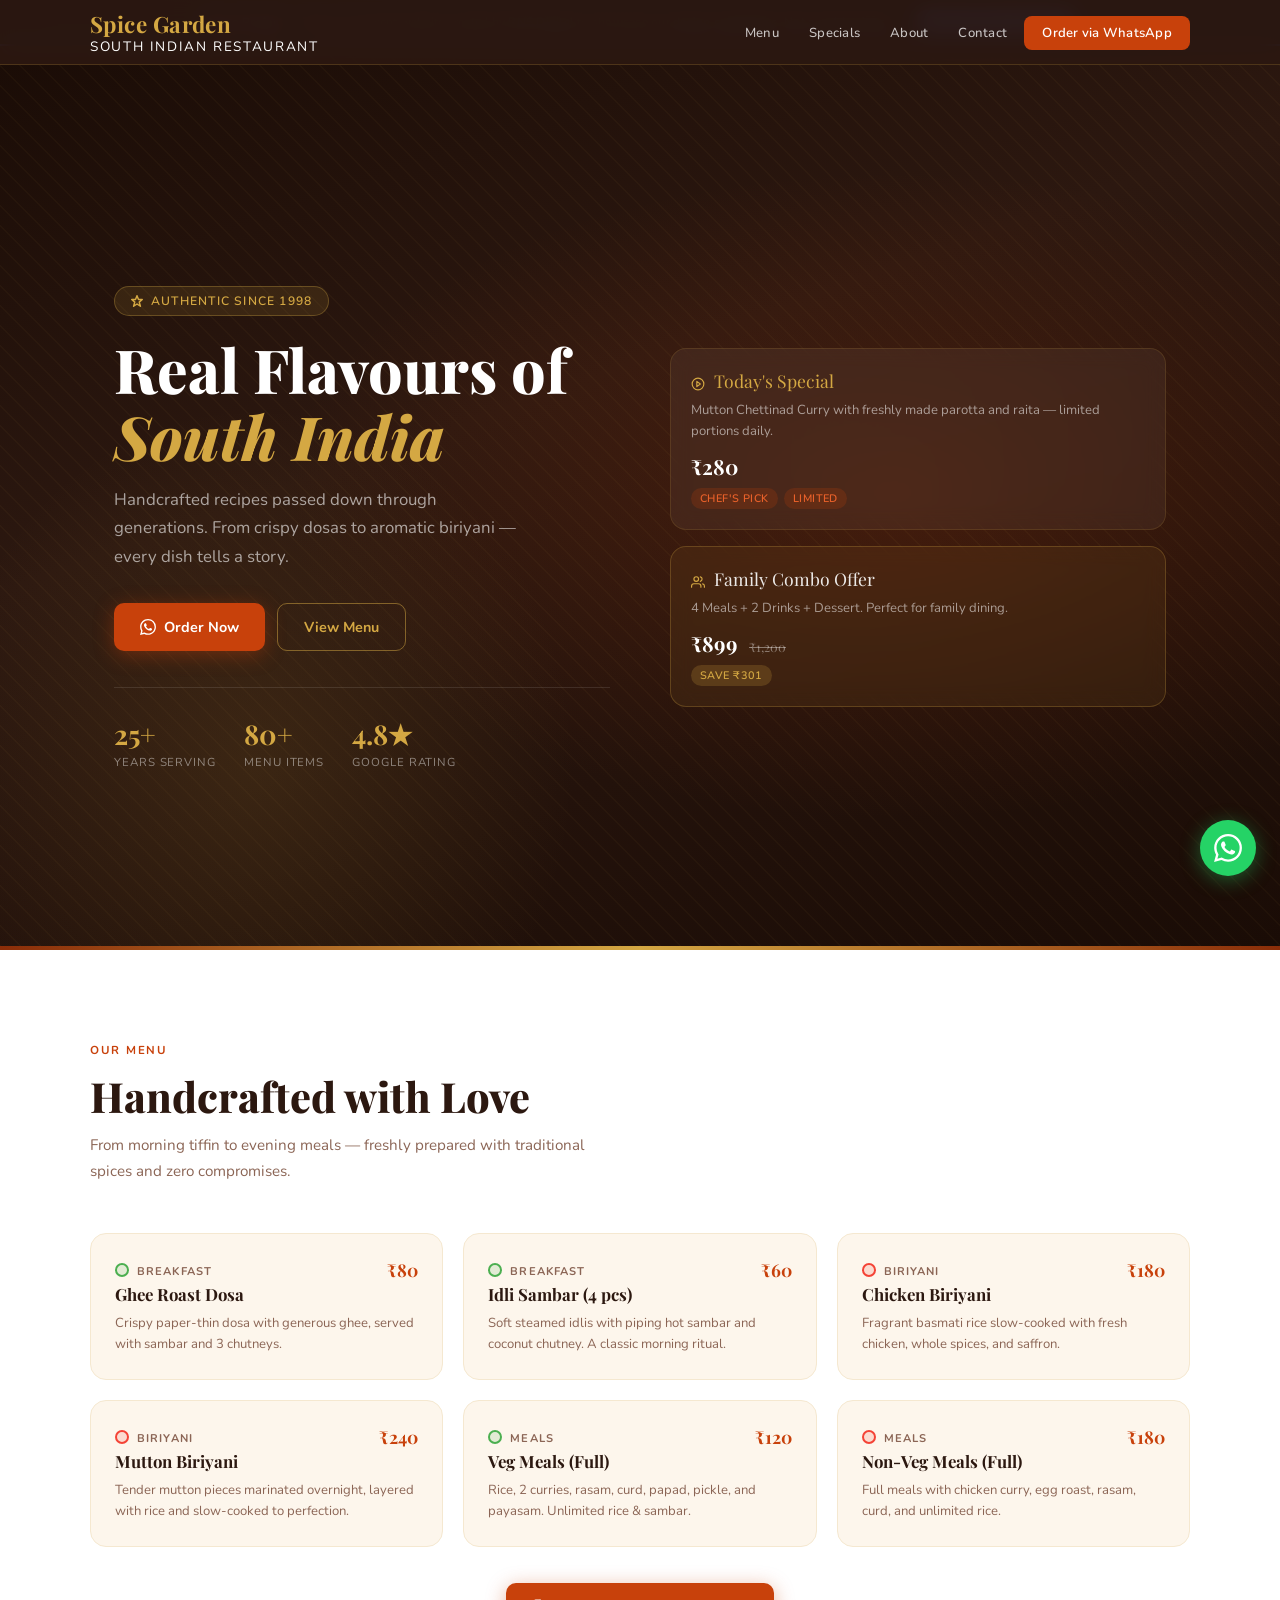
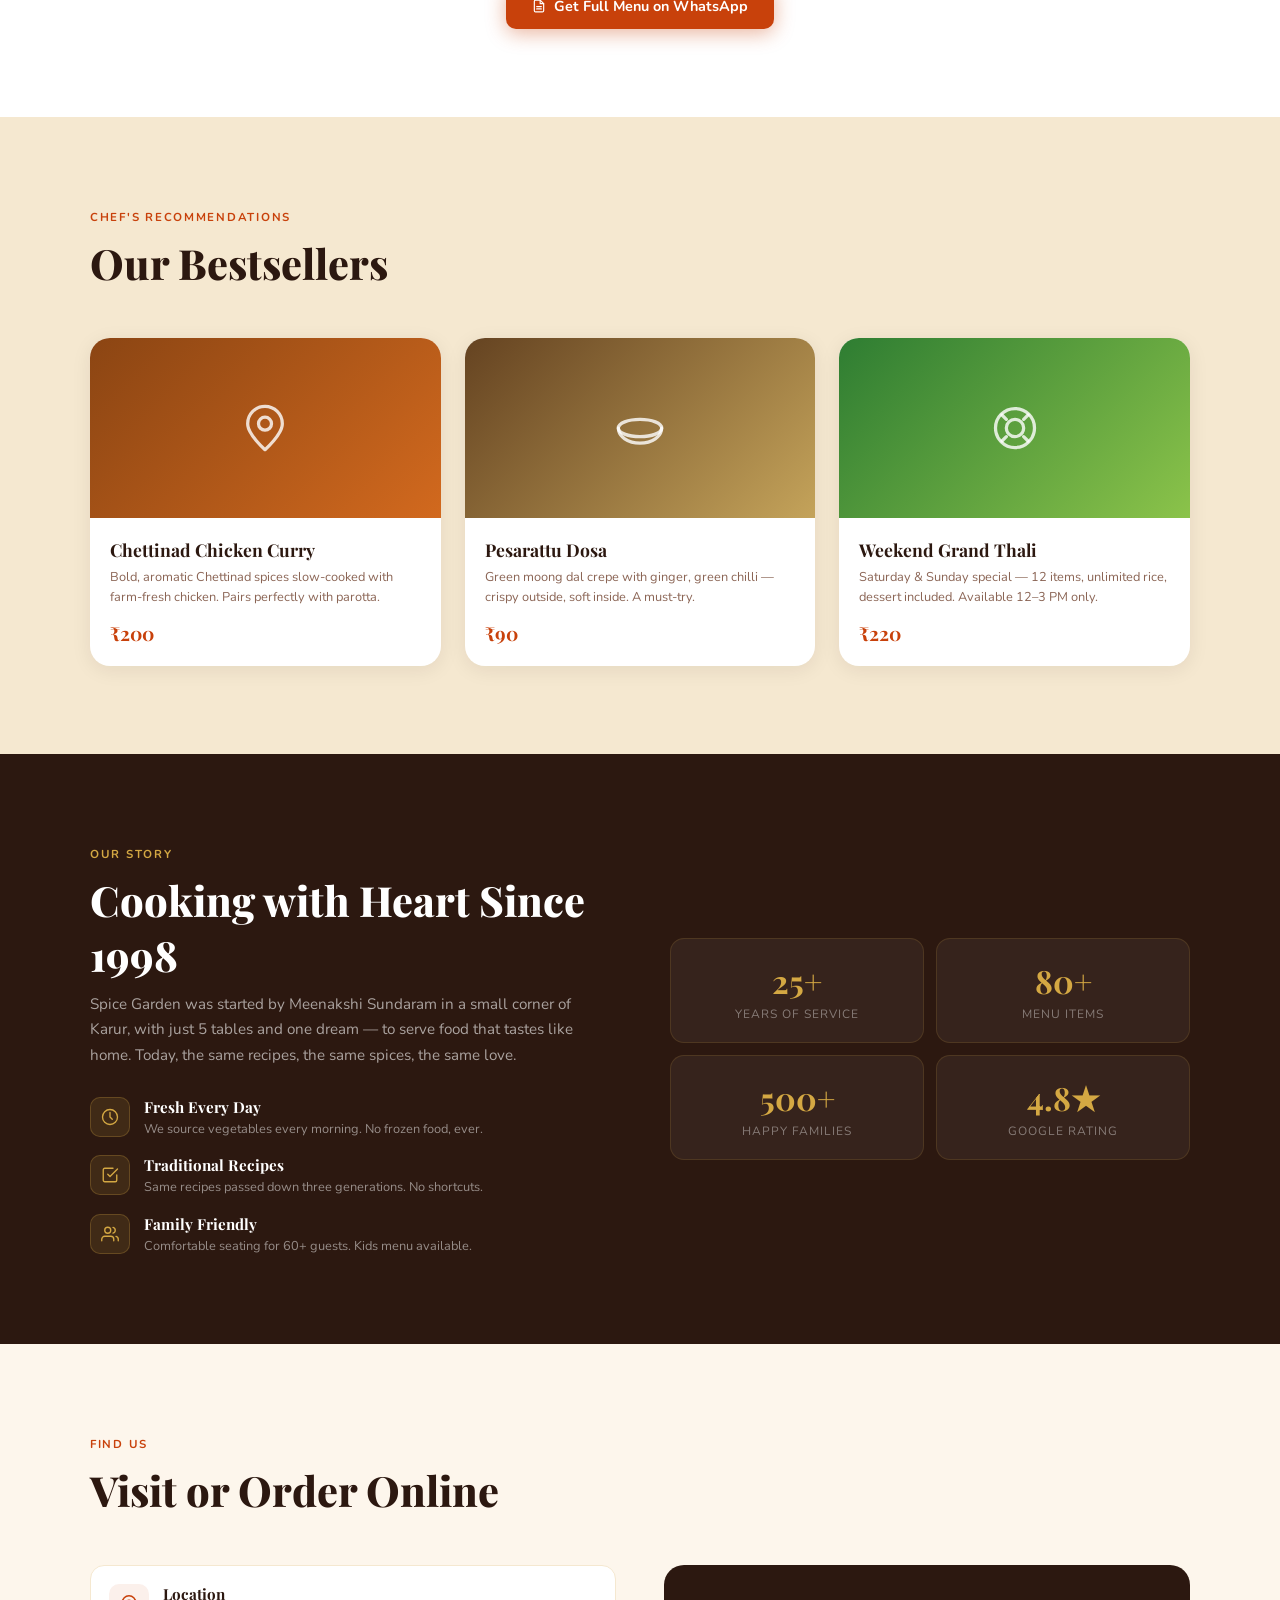
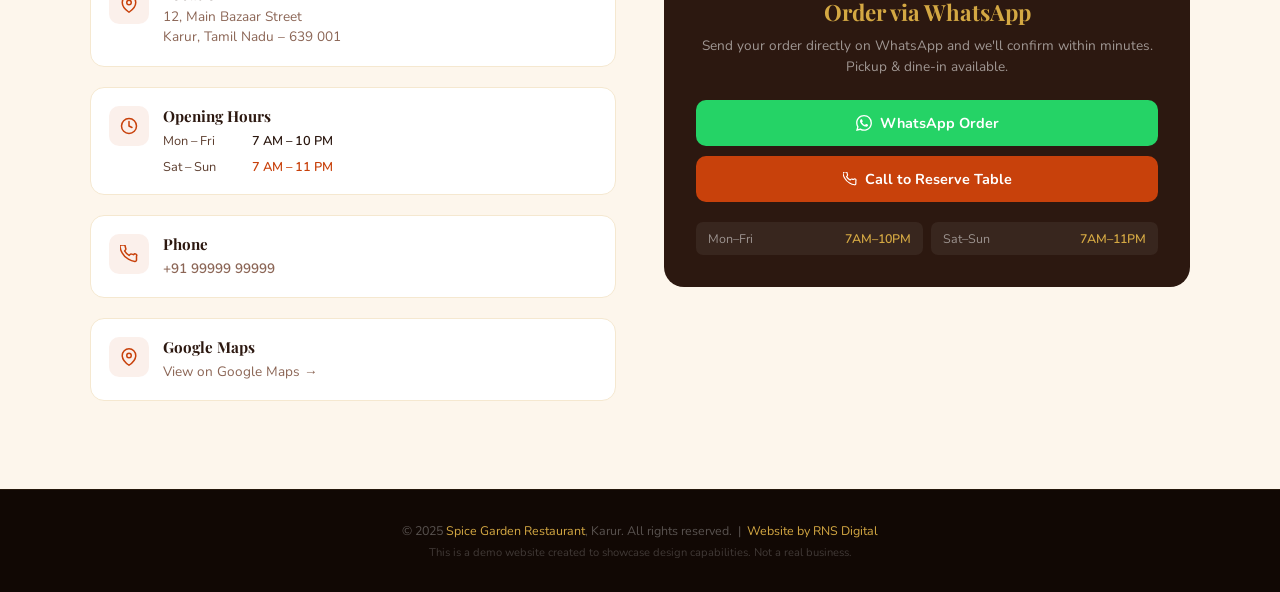
==== index.html @ c546fdaf "Create index.html" ====
<!DOCTYPE html>
<html lang="en">
<head>
<meta charset="UTF-8"/>
<meta name="viewport" content="width=device-width, initial-scale=1.0"/>
<meta name="description" content="Spice Garden Restaurant – Authentic South Indian cuisine in Chennai. Order via WhatsApp or visit us today."/>
<title>Spice Garden – Authentic South Indian Restaurant</title>
<link rel="preconnect" href="https://fonts.googleapis.com"/>
<link href="https://fonts.googleapis.com/css2?family=Playfair+Display:ital,wght@0,400;0,700;0,800;1,400&family=Nunito:wght@300;400;500;600&display=swap" rel="stylesheet"/>
<style>
:root{
  --spice:#C8410B;--spice-dark:#8B2D08;--spice-light:#E8612A;
  --gold:#D4A843;--gold-light:#F0C96A;
  --cream:#FDF6EC;--cream-dark:#F5E8D0;
  --text:#2C1810;--text-mid:#5C3D2E;--text-light:#8B6555;
  --white:#FFFFFF;
  --font-h:'Playfair Display',serif;--font-b:'Nunito',sans-serif;
}
*{box-sizing:border-box;margin:0;padding:0}
html{scroll-behavior:smooth}
body{font-family:var(--font-b);background:var(--cream);color:var(--text);overflow-x:hidden}

/* NAVBAR */
nav{position:fixed;top:0;left:0;right:0;z-index:100;padding:0 24px;background:rgba(44,24,16,.95);backdrop-filter:blur(10px);border-bottom:1px solid rgba(212,168,67,.2)}
.nav-inner{max-width:1100px;margin:0 auto;display:flex;align-items:center;justify-content:space-between;height:64px}
.nav-brand{font-family:var(--font-h);font-size:1.4rem;font-weight:700;color:var(--gold);letter-spacing:.02em}
.nav-brand span{color:var(--white);font-weight:400;font-size:.85rem;display:block;font-family:var(--font-b);letter-spacing:.12em;text-transform:uppercase;margin-top:-2px}
.nav-links{display:flex;gap:6px;align-items:center}
.nav-links a{color:rgba(255,255,255,.75);font-size:.82rem;font-weight:500;padding:7px 13px;border-radius:6px;transition:all .2s;text-decoration:none;letter-spacing:.02em}
.nav-links a:hover{color:var(--gold);background:rgba(212,168,67,.1)}
.nav-order{background:var(--spice)!important;color:var(--white)!important;padding:8px 18px!important;border-radius:8px!important;font-weight:600!important}
.nav-order:hover{background:var(--spice-light)!important}
.nav-toggle{display:none;flex-direction:column;gap:4px;cursor:pointer;padding:8px}
.nav-toggle span{width:20px;height:2px;background:var(--white);border-radius:2px;transition:all .25s}

/* HERO */
.hero{min-height:100vh;background:var(--text);position:relative;display:flex;align-items:center;overflow:hidden;padding-top:64px}
.hero-bg{position:absolute;inset:0;background:
  radial-gradient(ellipse 80% 60% at 70% 50%,rgba(200,65,11,.18) 0%,transparent 60%),
  radial-gradient(ellipse 50% 80% at 20% 80%,rgba(212,168,67,.12) 0%,transparent 50%),
  linear-gradient(160deg,#1a0c06 0%,#2C1810 40%,#1a0c06 100%)}
.hero-pattern{position:absolute;inset:0;opacity:.04;background-image:repeating-linear-gradient(45deg,var(--gold) 0,var(--gold) 1px,transparent 0,transparent 50%);background-size:20px 20px}
.hero-content{position:relative;z-index:2;max-width:1100px;margin:0 auto;padding:80px 24px;display:grid;grid-template-columns:1fr 1fr;gap:60px;align-items:center}
.hero-badge{display:inline-flex;align-items:center;gap:8px;background:rgba(212,168,67,.12);border:1px solid rgba(212,168,67,.3);border-radius:30px;padding:6px 16px;font-size:.76rem;font-weight:600;color:var(--gold);letter-spacing:.1em;text-transform:uppercase;margin-bottom:20px}
.hero h1{font-family:var(--font-h);font-size:clamp(2.4rem,5vw,3.8rem);font-weight:800;color:var(--white);line-height:1.1;margin-bottom:8px}
.hero h1 em{font-style:italic;color:var(--gold)}
.hero-sub{font-size:1.05rem;color:rgba(255,255,255,.6);margin:16px 0 32px;line-height:1.7;max-width:420px}
.hero-btns{display:flex;gap:12px;flex-wrap:wrap}
.btn{display:inline-flex;align-items:center;gap:8px;padding:13px 26px;border-radius:10px;font-family:var(--font-b);font-size:.9rem;font-weight:700;text-decoration:none;transition:all .25s;border:none;cursor:pointer}
.btn-primary{background:var(--spice);color:var(--white);box-shadow:0 4px 20px rgba(200,65,11,.4)}
.btn-primary:hover{background:var(--spice-light);transform:translateY(-2px);box-shadow:0 8px 28px rgba(200,65,11,.5)}
.btn-outline{background:transparent;color:var(--gold);border:1.5px solid rgba(212,168,67,.5)}
.btn-outline:hover{background:rgba(212,168,67,.1);border-color:var(--gold);transform:translateY(-2px)}
.hero-stats{display:flex;gap:28px;margin-top:36px;padding-top:28px;border-top:1px solid rgba(255,255,255,.1)}
.stat{display:flex;flex-direction:column;gap:2px}
.stat-num{font-family:var(--font-h);font-size:1.7rem;font-weight:700;color:var(--gold)}
.stat-label{font-size:.72rem;color:rgba(255,255,255,.45);letter-spacing:.08em;text-transform:uppercase}
.hero-visual{display:flex;flex-direction:column;gap:16px}
.food-card{background:rgba(255,255,255,.05);border:1px solid rgba(212,168,67,.15);border-radius:16px;padding:20px;backdrop-filter:blur(10px)}
.food-card-title{font-family:var(--font-h);font-size:1.1rem;color:var(--gold);margin-bottom:8px}
.food-card-desc{font-size:.82rem;color:rgba(255,255,255,.55);line-height:1.6}
.food-card-price{font-family:var(--font-h);font-size:1.3rem;color:var(--white);font-weight:700;margin-top:10px}
.food-tags{display:flex;gap:6px;margin-top:8px;flex-wrap:wrap}
.food-tag{font-size:.68rem;font-weight:600;padding:3px 9px;border-radius:20px;background:rgba(200,65,11,.2);color:var(--spice-light);letter-spacing:.04em;text-transform:uppercase}
.food-tag.veg{background:rgba(34,139,34,.15);color:#4CAF50}

/* DIVIDER */
.divider{height:4px;background:linear-gradient(90deg,var(--spice-dark),var(--gold),var(--spice-dark))}

/* SECTION */
.section{padding:88px 24px}
.container{max-width:1100px;margin:0 auto}
.sec-label{display:inline-block;font-size:.72rem;font-weight:700;letter-spacing:.15em;text-transform:uppercase;color:var(--spice);margin-bottom:10px}
.sec-title{font-family:var(--font-h);font-size:clamp(1.8rem,3.5vw,2.6rem);font-weight:800;color:var(--text);margin-bottom:10px}
.sec-desc{font-size:.95rem;color:var(--text-light);max-width:520px;line-height:1.7}

/* MENU SECTION */
.menu-section{background:var(--white)}
.menu-grid{display:grid;grid-template-columns:repeat(auto-fill,minmax(300px,1fr));gap:20px;margin-top:48px}
.menu-item{background:var(--cream);border:1px solid var(--cream-dark);border-radius:16px;padding:24px;transition:all .25s;cursor:default}
.menu-item:hover{transform:translateY(-3px);box-shadow:0 12px 32px rgba(44,24,16,.1);border-color:rgba(200,65,11,.2)}
.menu-item-header{display:flex;justify-content:space-between;align-items:flex-start;gap:12px;margin-bottom:8px}
.menu-item-name{font-family:var(--font-h);font-size:1.05rem;font-weight:700;color:var(--text)}
.menu-item-price{font-family:var(--font-h);font-size:1.1rem;font-weight:700;color:var(--spice);white-space:nowrap}
.menu-item-desc{font-size:.82rem;color:var(--text-light);line-height:1.6}
.menu-dot{width:14px;height:14px;border-radius:50%;flex-shrink:0;margin-top:3px}
.dot-veg{border:2px solid #4CAF50;background:rgba(76,175,80,.15)}
.dot-nonveg{border:2px solid #f44336;background:rgba(244,67,54,.15)}
.menu-category{font-size:.7rem;font-weight:700;letter-spacing:.1em;text-transform:uppercase;color:var(--text-light);margin-top:6px}

/* SPECIALTIES */
.specials-section{background:var(--cream-dark)}
.specials-grid{display:grid;grid-template-columns:repeat(3,1fr);gap:24px;margin-top:48px}
.special-card{background:var(--white);border-radius:20px;overflow:hidden;box-shadow:0 4px 20px rgba(44,24,16,.08);transition:all .3s}
.special-card:hover{transform:translateY(-5px);box-shadow:0 16px 40px rgba(44,24,16,.14)}
.special-thumb{height:180px;display:flex;align-items:center;justify-content:center;font-size:4rem;position:relative}
.special-thumb.biriyani{background:linear-gradient(135deg,#8B4513,#D2691E)}
.special-thumb.dosa{background:linear-gradient(135deg,#654321,#C4A35A)}
.special-thumb.thali{background:linear-gradient(135deg,#2E7D32,#8BC34A)}
.special-body{padding:20px}
.special-name{font-family:var(--font-h);font-size:1.1rem;font-weight:700;color:var(--text);margin-bottom:6px}
.special-desc{font-size:.8rem;color:var(--text-light);line-height:1.6;margin-bottom:12px}
.special-price{font-family:var(--font-h);font-size:1.2rem;font-weight:700;color:var(--spice)}

/* ABOUT */
.about-section{background:var(--text)}
.about-grid{display:grid;grid-template-columns:1fr 1fr;gap:60px;align-items:center}
.about-text .sec-title{color:var(--white)}
.about-text .sec-desc{color:rgba(255,255,255,.6);max-width:100%}
.about-text .sec-label{color:var(--gold)}
.about-features{display:flex;flex-direction:column;gap:16px;margin-top:28px}
.about-feat{display:flex;align-items:flex-start;gap:14px}
.feat-icon{width:40px;height:40px;background:rgba(212,168,67,.12);border:1px solid rgba(212,168,67,.25);border-radius:10px;display:flex;align-items:center;justify-content:center;flex-shrink:0;font-size:1.1rem}
.feat-text h4{font-family:var(--font-h);font-size:.95rem;color:var(--white);margin-bottom:3px}
.feat-text p{font-size:.8rem;color:rgba(255,255,255,.5);line-height:1.5}
.about-visual{display:grid;grid-template-columns:1fr 1fr;gap:12px}
.about-card{background:rgba(255,255,255,.05);border:1px solid rgba(212,168,67,.15);border-radius:14px;padding:20px;text-align:center}
.about-card-num{font-family:var(--font-h);font-size:2rem;font-weight:700;color:var(--gold)}
.about-card-label{font-size:.75rem;color:rgba(255,255,255,.4);letter-spacing:.08em;text-transform:uppercase;margin-top:4px}

/* CONTACT */
.contact-section{background:var(--cream)}
.contact-grid{display:grid;grid-template-columns:1fr 1fr;gap:48px;align-items:start;margin-top:48px}
.info-block{display:flex;flex-direction:column;gap:20px}
.info-item{display:flex;align-items:flex-start;gap:14px;background:var(--white);border:1px solid var(--cream-dark);border-radius:14px;padding:18px}
.info-icon{width:40px;height:40px;background:rgba(200,65,11,.08);border-radius:10px;display:flex;align-items:center;justify-content:center;flex-shrink:0;font-size:1.1rem}
.info-item h4{font-family:var(--font-h);font-size:.95rem;color:var(--text);margin-bottom:3px}
.info-item p,.info-item a{font-size:.85rem;color:var(--text-light);text-decoration:none;line-height:1.5}
.info-item a:hover{color:var(--spice)}
.wa-cta{background:var(--text);border-radius:20px;padding:32px;color:var(--white);text-align:center}
.wa-cta h3{font-family:var(--font-h);font-size:1.4rem;color:var(--gold);margin-bottom:8px}
.wa-cta p{font-size:.85rem;color:rgba(255,255,255,.55);margin-bottom:22px;line-height:1.6}
.btn-wa{background:#25D366;color:var(--white)!important;width:100%;justify-content:center;margin-bottom:10px}
.btn-wa:hover{background:#20BA5A;transform:translateY(-2px)}
.btn-call{background:var(--spice);color:var(--white)!important;width:100%;justify-content:center}
.btn-call:hover{background:var(--spice-light);transform:translateY(-2px)}
.hours-grid{display:grid;grid-template-columns:1fr 1fr;gap:8px;margin-top:16px}
.hour-row{display:flex;justify-content:space-between;font-size:.78rem;padding:8px 12px;background:rgba(255,255,255,.06);border-radius:7px}
.hour-day{color:rgba(255,255,255,.5)}
.hour-time{color:var(--gold);font-weight:600}

/* FOOTER */
footer{background:#110804;padding:32px 24px;text-align:center;border-top:1px solid rgba(212,168,67,.1)}
footer p{font-size:.78rem;color:rgba(255,255,255,.3)}
footer span{color:var(--gold)}

/* WHATSAPP FLOAT */
.wa-float{position:fixed;bottom:24px;right:24px;z-index:200;background:#25D366;width:56px;height:56px;border-radius:50%;display:flex;align-items:center;justify-content:center;box-shadow:0 4px 20px rgba(37,211,102,.4);text-decoration:none;transition:all .25s}
.wa-float:hover{transform:scale(1.1);box-shadow:0 6px 28px rgba(37,211,102,.6)}
.wa-float svg{width:28px;height:28px;fill:white}

/* DEMO BANNER */
.demo-banner{background:linear-gradient(90deg,#07111f,#0d1c30);padding:10px 24px;text-align:center;border-bottom:2px solid #1e5ef3;display:flex;align-items:center;justify-content:center;gap:20px;flex-wrap:wrap}
.demo-banner p{color:rgba(255,255,255,.75);font-size:.75rem;font-weight:500;letter-spacing:.02em}
.demo-banner p strong{color:#93b8ff}
.demo-banner__link{display:inline-flex;align-items:center;gap:6px;background:#1e5ef3;color:white;font-size:.72rem;font-weight:700;padding:4px 13px;border-radius:20px;text-decoration:none;letter-spacing:.04em;transition:background .2s}
.demo-banner__link:hover{background:#1447cc}

@media(max-width:768px){
  .nav-links{display:none}.nav-links.open{display:flex;flex-direction:column;position:fixed;top:64px;left:0;right:0;background:rgba(44,24,16,.98);padding:16px 24px 24px;gap:4px;border-bottom:1px solid rgba(212,168,67,.15)}
  .nav-links.open a{width:100%;padding:12px 14px}
  .nav-toggle{display:flex}
  .hero-content{grid-template-columns:1fr;gap:40px;padding:60px 24px}
  .hero-visual{display:none}
  .hero-stats{gap:20px}
  .specials-grid{grid-template-columns:1fr}
  .about-grid{grid-template-columns:1fr}
  .about-visual{display:none}
  .contact-grid{grid-template-columns:1fr}
  .menu-grid{grid-template-columns:1fr}
}
</style>
</head>
<body>

<div class="demo-banner">
  <p><strong>Demo Project</strong> — This is a concept website created by RNS Digital to showcase our design capabilities. Not a real business.</p>
  <a href="https://rnsdigital.co.in" class="demo-banner__link" target="_blank">
    <svg width="12" height="12" viewBox="0 0 16 16" fill="none" stroke="currentColor" stroke-width="2" stroke-linecap="round" stroke-linejoin="round"><circle cx="8" cy="8" r="6"/><path d="M8 5v3.5l2 1.5"/></svg>
    Built by RNS Digital
  </a>
</div>

<nav>
  <div class="nav-inner">
    <div class="nav-brand">Spice Garden <span>South Indian Restaurant</span></div>
    <ul class="nav-links" style="list-style:none;gap:4px;">
      <li><a href="#menu">Menu</a></li>
      <li><a href="#specials">Specials</a></li>
      <li><a href="#about">About</a></li>
      <li><a href="#contact">Contact</a></li>
      <li><a href="https://wa.me/919999999999?text=Hi%2C%20I%27d%20like%20to%20order%20from%20Spice%20Garden" class="nav-order" target="_blank">Order via WhatsApp</a></li>
    </ul>
    <div class="nav-toggle" onclick="this.previousElementSibling.classList.toggle('open')"><span></span><span></span><span></span></div>
  </div>
</nav>

<!-- HERO -->
<section class="hero">
  <div class="hero-bg"></div>
  <div class="hero-pattern"></div>
  <div class="hero-content">
    <div>
      <div class="hero-badge">
        <svg width="12" height="12" viewBox="0 0 16 16" fill="none" stroke="currentColor" stroke-width="2" stroke-linecap="round" stroke-linejoin="round"><polygon points="8 1 10 6 15 6 11 9.5 12.5 15 8 12 3.5 15 5 9.5 1 6 6 6"/></svg>
        Authentic Since 1998
      </div>
      <h1>Real Flavours of<br/><em>South India</em></h1>
      <p class="hero-sub">Handcrafted recipes passed down through generations. From crispy dosas to aromatic biriyani — every dish tells a story.</p>
      <div class="hero-btns">
        <a href="https://wa.me/919999999999?text=Hi%2C%20I%27d%20like%20to%20order" class="btn btn-primary" target="_blank">
          <svg width="16" height="16" viewBox="0 0 24 24" fill="white"><path d="M17.472 14.382c-.297-.149-1.758-.867-2.03-.967-.273-.099-.471-.148-.67.15-.197.297-.767.966-.94 1.164-.173.199-.347.223-.644.075-.297-.15-1.255-.463-2.39-1.475-.883-.788-1.48-1.761-1.653-2.059-.173-.297-.018-.458.13-.606.134-.133.298-.347.446-.52.149-.174.198-.298.298-.497.099-.198.05-.371-.025-.52-.075-.149-.669-1.612-.916-2.207-.242-.579-.487-.5-.669-.51-.173-.008-.371-.01-.57-.01-.198 0-.52.074-.792.372-.272.297-1.04 1.016-1.04 2.479 0 1.462 1.065 2.875 1.213 3.074.149.198 2.096 3.2 5.077 4.487.709.306 1.262.489 1.694.625.712.227 1.36.195 1.871.118.571-.085 1.758-.719 2.006-1.413.248-.694.248-1.289.173-1.413-.074-.124-.272-.198-.57-.347m-5.421 7.403h-.004a9.87 9.87 0 0 1-5.031-1.378l-.361-.214-3.741.982.998-3.648-.235-.374a9.86 9.86 0 0 1-1.51-5.26c.001-5.45 4.436-9.884 9.888-9.884 2.64 0 5.122 1.03 6.988 2.898a9.825 9.825 0 0 1 2.893 6.994c-.003 5.45-4.437 9.884-9.885 9.884m8.413-18.297A11.815 11.815 0 0 0 12.05 0C5.495 0 .16 5.335.157 11.892c0 2.096.547 4.142 1.588 5.945L.057 24l6.305-1.654a11.882 11.882 0 0 0 5.683 1.448h.005c6.554 0 11.89-5.335 11.893-11.893a11.821 11.821 0 0 0-3.48-8.413z"/></svg>
          Order Now
        </a>
        <a href="#menu" class="btn btn-outline">View Menu</a>
      </div>
      <div class="hero-stats">
        <div class="stat"><span class="stat-num">25+</span><span class="stat-label">Years Serving</span></div>
        <div class="stat"><span class="stat-num">80+</span><span class="stat-label">Menu Items</span></div>
        <div class="stat"><span class="stat-num">4.8★</span><span class="stat-label">Google Rating</span></div>
      </div>
    </div>
    <div class="hero-visual">
      <div class="food-card">
        <div class="food-card-title">
          <svg width="14" height="14" viewBox="0 0 24 24" fill="none" stroke="currentColor" stroke-width="2" stroke-linecap="round" stroke-linejoin="round" style="display:inline;vertical-align:middle;margin-right:5px;color:var(--gold)"><path d="M12 2C6.48 2 2 6.48 2 12s4.48 10 10 10 10-4.48 10-10S17.52 2 12 2zm-2 14.5v-9l6 4.5-6 4.5z"/></svg>
          Today's Special</div>
        <div class="food-card-desc">Mutton Chettinad Curry with freshly made parotta and raita — limited portions daily.</div>
        <div class="food-card-price">₹280</div>
        <div class="food-tags"><span class="food-tag">Chef's Pick</span><span class="food-tag">Limited</span></div>
      </div>
      <div class="food-card" style="background:rgba(212,168,67,.08);border-color:rgba(212,168,67,.25);">
        <div class="food-card-title" style="color:rgba(255,255,255,.9);">
          <svg width="14" height="14" viewBox="0 0 24 24" fill="none" stroke="currentColor" stroke-width="2" stroke-linecap="round" stroke-linejoin="round" style="display:inline;vertical-align:middle;margin-right:5px;color:var(--gold)"><path d="M17 21v-2a4 4 0 00-4-4H5a4 4 0 00-4 4v2"/><circle cx="9" cy="7" r="4"/><path d="M23 21v-2a4 4 0 00-3-3.87M16 3.13a4 4 0 010 7.75"/></svg>
          Family Combo Offer</div>
        <div class="food-card-desc">4 Meals + 2 Drinks + Dessert. Perfect for family dining.</div>
        <div class="food-card-price">₹899 <span style="font-size:.8rem;color:rgba(255,255,255,.4);text-decoration:line-through;font-weight:400;margin-left:6px;">₹1,200</span></div>
        <div class="food-tags"><span class="food-tag" style="background:rgba(212,168,67,.2);color:var(--gold);">Save ₹301</span></div>
      </div>
    </div>
  </div>
</section>

<div class="divider"></div>

<!-- MENU -->
<section class="section menu-section" id="menu">
  <div class="container">
    <div class="sec-label">Our Menu</div>
    <h2 class="sec-title">Handcrafted with Love</h2>
    <p class="sec-desc">From morning tiffin to evening meals — freshly prepared with traditional spices and zero compromises.</p>
    <div class="menu-grid">
      <div class="menu-item">
        <div class="menu-item-header">
          <div>
            <div style="display:flex;align-items:center;gap:8px;margin-bottom:4px;"><div class="menu-dot dot-veg"></div><span class="menu-category">Breakfast</span></div>
            <div class="menu-item-name">Ghee Roast Dosa</div>
          </div>
          <div class="menu-item-price">₹80</div>
        </div>
        <div class="menu-item-desc">Crispy paper-thin dosa with generous ghee, served with sambar and 3 chutneys.</div>
      </div>
      <div class="menu-item">
        <div class="menu-item-header">
          <div>
            <div style="display:flex;align-items:center;gap:8px;margin-bottom:4px;"><div class="menu-dot dot-veg"></div><span class="menu-category">Breakfast</span></div>
            <div class="menu-item-name">Idli Sambar (4 pcs)</div>
          </div>
          <div class="menu-item-price">₹60</div>
        </div>
        <div class="menu-item-desc">Soft steamed idlis with piping hot sambar and coconut chutney. A classic morning ritual.</div>
      </div>
      <div class="menu-item">
        <div class="menu-item-header">
          <div>
            <div style="display:flex;align-items:center;gap:8px;margin-bottom:4px;"><div class="menu-dot dot-nonveg"></div><span class="menu-category">Biriyani</span></div>
            <div class="menu-item-name">Chicken Biriyani</div>
          </div>
          <div class="menu-item-price">₹180</div>
        </div>
        <div class="menu-item-desc">Fragrant basmati rice slow-cooked with fresh chicken, whole spices, and saffron.</div>
      </div>
      <div class="menu-item">
        <div class="menu-item-header">
          <div>
            <div style="display:flex;align-items:center;gap:8px;margin-bottom:4px;"><div class="menu-dot dot-nonveg"></div><span class="menu-category">Biriyani</span></div>
            <div class="menu-item-name">Mutton Biriyani</div>
          </div>
          <div class="menu-item-price">₹240</div>
        </div>
        <div class="menu-item-desc">Tender mutton pieces marinated overnight, layered with rice and slow-cooked to perfection.</div>
      </div>
      <div class="menu-item">
        <div class="menu-item-header">
          <div>
            <div style="display:flex;align-items:center;gap:8px;margin-bottom:4px;"><div class="menu-dot dot-veg"></div><span class="menu-category">Meals</span></div>
            <div class="menu-item-name">Veg Meals (Full)</div>
          </div>
          <div class="menu-item-price">₹120</div>
        </div>
        <div class="menu-item-desc">Rice, 2 curries, rasam, curd, papad, pickle, and payasam. Unlimited rice &amp; sambar.</div>
      </div>
      <div class="menu-item">
        <div class="menu-item-header">
          <div>
            <div style="display:flex;align-items:center;gap:8px;margin-bottom:4px;"><div class="menu-dot dot-nonveg"></div><span class="menu-category">Meals</span></div>
            <div class="menu-item-name">Non-Veg Meals (Full)</div>
          </div>
          <div class="menu-item-price">₹180</div>
        </div>
        <div class="menu-item-desc">Full meals with chicken curry, egg roast, rasam, curd, and unlimited rice.</div>
      </div>
    </div>
    <div style="text-align:center;margin-top:36px;">
      <a href="https://wa.me/919999999999?text=Hi%2C%20I%27d%20like%20to%20see%20the%20full%20menu" class="btn btn-primary" target="_blank" style="display:inline-flex;">
        <svg width="14" height="14" viewBox="0 0 24 24" fill="none" stroke="currentColor" stroke-width="2" stroke-linecap="round" stroke-linejoin="round"><path d="M14 2H6a2 2 0 00-2 2v16a2 2 0 002 2h12a2 2 0 002-2V8z"/><polyline points="14 2 14 8 20 8"/><line x1="16" y1="13" x2="8" y2="13"/><line x1="16" y1="17" x2="8" y2="17"/></svg>
        Get Full Menu on WhatsApp
      </a>
    </div>
  </div>
</section>

<!-- SPECIALS -->
<section class="section specials-section" id="specials">
  <div class="container">
    <div class="sec-label">Chef's Recommendations</div>
    <h2 class="sec-title">Our Bestsellers</h2>
    <div class="specials-grid">
      <div class="special-card">
        <div class="special-thumb biriyani">
          <svg width="52" height="52" viewBox="0 0 24 24" fill="none" stroke="rgba(255,255,255,.8)" stroke-width="1.5" stroke-linecap="round" stroke-linejoin="round"><path d="M12 2a8 8 0 018 8c0 5-8 12-8 12S4 15 4 10a8 8 0 018-8z"/><circle cx="12" cy="10" r="3"/></svg>
        </div>
        <div class="special-body">
          <div class="special-name">Chettinad Chicken Curry</div>
          <div class="special-desc">Bold, aromatic Chettinad spices slow-cooked with farm-fresh chicken. Pairs perfectly with parotta.</div>
          <div class="special-price">₹200</div>
        </div>
      </div>
      <div class="special-card">
        <div class="special-thumb dosa">
          <svg width="52" height="52" viewBox="0 0 24 24" fill="none" stroke="rgba(255,255,255,.8)" stroke-width="1.5" stroke-linecap="round" stroke-linejoin="round"><ellipse cx="12" cy="12" rx="10" ry="4"/><path d="M2 12c0 4 4.5 7 10 7s10-3 10-7"/></svg>
        </div>
        <div class="special-body">
          <div class="special-name">Pesarattu Dosa</div>
          <div class="special-desc">Green moong dal crepe with ginger, green chilli — crispy outside, soft inside. A must-try.</div>
          <div class="special-price">₹90</div>
        </div>
      </div>
      <div class="special-card">
        <div class="special-thumb thali">
          <svg width="52" height="52" viewBox="0 0 24 24" fill="none" stroke="rgba(255,255,255,.8)" stroke-width="1.5" stroke-linecap="round" stroke-linejoin="round"><circle cx="12" cy="12" r="9"/><circle cx="12" cy="12" r="4"/><path d="M8 8l-2-2M16 8l2-2M8 16l-2 2M16 16l2 2"/></svg>
        </div>
        <div class="special-body">
          <div class="special-name">Weekend Grand Thali</div>
          <div class="special-desc">Saturday &amp; Sunday special — 12 items, unlimited rice, dessert included. Available 12–3 PM only.</div>
          <div class="special-price">₹220</div>
        </div>
      </div>
    </div>
  </div>
</section>

<!-- ABOUT -->
<section class="section about-section" id="about">
  <div class="container">
    <div class="about-grid">
      <div class="about-text">
        <div class="sec-label">Our Story</div>
        <h2 class="sec-title">Cooking with Heart Since 1998</h2>
        <p class="sec-desc">Spice Garden was started by Meenakshi Sundaram in a small corner of Karur, with just 5 tables and one dream — to serve food that tastes like home. Today, the same recipes, the same spices, the same love.</p>
        <div class="about-features">
          <div class="about-feat"><div class="feat-icon"><svg width="18" height="18" viewBox="0 0 24 24" fill="none" stroke="var(--gold)" stroke-width="1.8" stroke-linecap="round" stroke-linejoin="round"><path d="M12 2a10 10 0 110 20A10 10 0 0112 2z"/><path d="M12 6v6l3 3"/></svg></div><div class="feat-text"><h4>Fresh Every Day</h4><p>We source vegetables every morning. No frozen food, ever.</p></div></div>
          <div class="about-feat"><div class="feat-icon"><svg width="18" height="18" viewBox="0 0 24 24" fill="none" stroke="var(--gold)" stroke-width="1.8" stroke-linecap="round" stroke-linejoin="round"><path d="M9 11l3 3L22 4"/><path d="M21 12v7a2 2 0 01-2 2H5a2 2 0 01-2-2V5a2 2 0 012-2h11"/></svg></div><div class="feat-text"><h4>Traditional Recipes</h4><p>Same recipes passed down three generations. No shortcuts.</p></div></div>
          <div class="about-feat"><div class="feat-icon"><svg width="18" height="18" viewBox="0 0 24 24" fill="none" stroke="var(--gold)" stroke-width="1.8" stroke-linecap="round" stroke-linejoin="round"><path d="M17 21v-2a4 4 0 00-4-4H5a4 4 0 00-4 4v2"/><circle cx="9" cy="7" r="4"/><path d="M23 21v-2a4 4 0 00-3-3.87M16 3.13a4 4 0 010 7.75"/></svg></div><div class="feat-text"><h4>Family Friendly</h4><p>Comfortable seating for 60+ guests. Kids menu available.</p></div></div>
        </div>
      </div>
      <div class="about-visual">
        <div class="about-card"><div class="about-card-num">25+</div><div class="about-card-label">Years of Service</div></div>
        <div class="about-card"><div class="about-card-num">80+</div><div class="about-card-label">Menu Items</div></div>
        <div class="about-card"><div class="about-card-num">500+</div><div class="about-card-label">Happy Families</div></div>
        <div class="about-card"><div class="about-card-num">4.8★</div><div class="about-card-label">Google Rating</div></div>
      </div>
    </div>
  </div>
</section>

<!-- CONTACT -->
<section class="section contact-section" id="contact">
  <div class="container">
    <div class="sec-label">Find Us</div>
    <h2 class="sec-title">Visit or Order Online</h2>
    <div class="contact-grid">
      <div class="info-block">
        <div class="info-item">
          <div class="info-icon"><svg width="18" height="18" viewBox="0 0 24 24" fill="none" stroke="var(--spice)" stroke-width="2" stroke-linecap="round" stroke-linejoin="round"><path d="M21 10c0 7-9 13-9 13s-9-6-9-13a9 9 0 0118 0z"/><circle cx="12" cy="10" r="3"/></svg></div>
          <div><h4>Location</h4><p>12, Main Bazaar Street<br/>Karur, Tamil Nadu – 639 001</p></div>
        </div>
        <div class="info-item">
          <div class="info-icon"><svg width="18" height="18" viewBox="0 0 24 24" fill="none" stroke="var(--spice)" stroke-width="2" stroke-linecap="round" stroke-linejoin="round"><circle cx="12" cy="12" r="10"/><polyline points="12 6 12 12 16 14"/></svg></div>
          <div><h4>Opening Hours</h4>
            <div class="hours-grid" style="background:transparent;margin-top:6px;">
              <div style="font-size:.8rem;color:var(--text-mid);">Mon – Fri</div><div style="font-size:.8rem;color:var(--text);font-weight:600;">7 AM – 10 PM</div>
              <div style="font-size:.8rem;color:var(--text-mid);">Sat – Sun</div><div style="font-size:.8rem;color:var(--spice);font-weight:600;">7 AM – 11 PM</div>
            </div>
          </div>
        </div>
        <div class="info-item">
          <div class="info-icon"><svg width="18" height="18" viewBox="0 0 24 24" fill="none" stroke="var(--spice)" stroke-width="2" stroke-linecap="round" stroke-linejoin="round"><path d="M22 16.92v3a2 2 0 01-2.18 2 19.79 19.79 0 01-8.63-3.07A19.5 19.5 0 013.07 10.8 19.79 19.79 0 01.01 2.18 2 2 0 012 0h3a2 2 0 012 1.72c.127.96.361 1.903.7 2.81a2 2 0 01-.45 2.11L6.09 7.91a16 16 0 006 6l1.27-1.27a2 2 0 012.11-.45c.907.339 1.85.573 2.81.7A2 2 0 0122 14.92v2z"/></svg></div>
          <div><h4>Phone</h4><a href="tel:+919999999999" style="font-weight:600;">+91 99999 99999</a></div>
        </div>
        <div class="info-item">
          <div class="info-icon"><svg width="18" height="18" viewBox="0 0 24 24" fill="none" stroke="var(--spice)" stroke-width="2" stroke-linecap="round" stroke-linejoin="round"><path d="M21 10c0 7-9 13-9 13s-9-6-9-13a9 9 0 0118 0z"/><circle cx="12" cy="10" r="3"/></svg></div>
          <div><h4>Google Maps</h4><a href="#">View on Google Maps →</a></div>
        </div>
      </div>
      <div class="wa-cta">
        <h3>Order via WhatsApp</h3>
        <p>Send your order directly on WhatsApp and we'll confirm within minutes. Pickup &amp; dine-in available.</p>
        <a href="https://wa.me/919999999999?text=Hi%20Spice%20Garden%2C%20I%27d%20like%20to%20place%20an%20order." class="btn btn-wa" target="_blank">
          <svg width="16" height="16" viewBox="0 0 24 24" fill="white"><path d="M17.472 14.382c-.297-.149-1.758-.867-2.03-.967-.273-.099-.471-.148-.67.15-.197.297-.767.966-.94 1.164-.173.199-.347.223-.644.075-.297-.15-1.255-.463-2.39-1.475-.883-.788-1.48-1.761-1.653-2.059-.173-.297-.018-.458.13-.606.134-.133.298-.347.446-.52.149-.174.198-.298.298-.497.099-.198.05-.371-.025-.52-.075-.149-.669-1.612-.916-2.207-.242-.579-.487-.5-.669-.51-.173-.008-.371-.01-.57-.01-.198 0-.52.074-.792.372-.272.297-1.04 1.016-1.04 2.479 0 1.462 1.065 2.875 1.213 3.074.149.198 2.096 3.2 5.077 4.487.709.306 1.262.489 1.694.625.712.227 1.36.195 1.871.118.571-.085 1.758-.719 2.006-1.413.248-.694.248-1.289.173-1.413-.074-.124-.272-.198-.57-.347m-5.421 7.403h-.004a9.87 9.87 0 0 1-5.031-1.378l-.361-.214-3.741.982.998-3.648-.235-.374a9.86 9.86 0 0 1-1.51-5.26c.001-5.45 4.436-9.884 9.888-9.884 2.64 0 5.122 1.03 6.988 2.898a9.825 9.825 0 0 1 2.893 6.994c-.003 5.45-4.437 9.884-9.885 9.884m8.413-18.297A11.815 11.815 0 0 0 12.05 0C5.495 0 .16 5.335.157 11.892c0 2.096.547 4.142 1.588 5.945L.057 24l6.305-1.654a11.882 11.882 0 0 0 5.683 1.448h.005c6.554 0 11.89-5.335 11.893-11.893a11.821 11.821 0 0 0-3.48-8.413z"/></svg>
          WhatsApp Order
        </a>
        <a href="tel:+919999999999" class="btn btn-call">
          <svg width="14" height="14" viewBox="0 0 24 24" fill="none" stroke="currentColor" stroke-width="2" stroke-linecap="round" stroke-linejoin="round"><path d="M22 16.92v3a2 2 0 01-2.18 2 19.79 19.79 0 01-8.63-3.07A19.5 19.5 0 013.07 10.8 19.79 19.79 0 01.01 2.18 2 2 0 012 0h3a2 2 0 012 1.72c.127.96.361 1.903.7 2.81a2 2 0 01-.45 2.11L6.09 7.91a16 16 0 006 6l1.27-1.27a2 2 0 012.11-.45c.907.339 1.85.573 2.81.7A2 2 0 0122 14.92v2z"/></svg>
          Call to Reserve Table
        </a>
        <div class="hours-grid" style="margin-top:20px;">
          <div class="hour-row"><span class="hour-day">Mon–Fri</span><span class="hour-time">7AM–10PM</span></div>
          <div class="hour-row"><span class="hour-day">Sat–Sun</span><span class="hour-time">7AM–11PM</span></div>
        </div>
      </div>
    </div>
  </div>
</section>

<footer>
  <p>© 2025 <span>Spice Garden Restaurant</span>, Karur. All rights reserved. &nbsp;|&nbsp; <a href="https://rnsdigital.co.in" target="_blank" style="color:var(--gold);text-decoration:none;">Website by RNS Digital</a></p>
  <p style="margin-top:6px;font-size:.7rem;color:rgba(255,255,255,.2);">This is a demo website created to showcase design capabilities. Not a real business.</p>
</footer>

<a href="https://wa.me/919999999999?text=Hi%20Spice%20Garden!" class="wa-float" target="_blank">
  <svg viewBox="0 0 24 24"><path d="M17.472 14.382c-.297-.149-1.758-.867-2.03-.967-.273-.099-.471-.148-.67.15-.197.297-.767.966-.94 1.164-.173.199-.347.223-.644.075-.297-.15-1.255-.463-2.39-1.475-.883-.788-1.48-1.761-1.653-2.059-.173-.297-.018-.458.13-.606.134-.133.298-.347.446-.52.149-.174.198-.298.298-.497.099-.198.05-.371-.025-.52-.075-.149-.669-1.612-.916-2.207-.242-.579-.487-.5-.669-.51-.173-.008-.371-.01-.57-.01-.198 0-.52.074-.792.372-.272.297-1.04 1.016-1.04 2.479 0 1.462 1.065 2.875 1.213 3.074.149.198 2.096 3.2 5.077 4.487.709.306 1.262.489 1.694.625.712.227 1.36.195 1.871.118.571-.085 1.758-.719 2.006-1.413.248-.694.248-1.289.173-1.413-.074-.124-.272-.198-.57-.347m-5.421 7.403h-.004a9.87 9.87 0 0 1-5.031-1.378l-.361-.214-3.741.982.998-3.648-.235-.374a9.86 9.86 0 0 1-1.51-5.26c.001-5.45 4.436-9.884 9.888-9.884 2.64 0 5.122 1.03 6.988 2.898a9.825 9.825 0 0 1 2.893 6.994c-.003 5.45-4.437 9.884-9.885 9.884m8.413-18.297A11.815 11.815 0 0 0 12.05 0C5.495 0 .16 5.335.157 11.892c0 2.096.547 4.142 1.588 5.945L.057 24l6.305-1.654a11.882 11.882 0 0 0 5.683 1.448h.005c6.554 0 11.89-5.335 11.893-11.893a11.821 11.821 0 0 0-3.48-8.413z"/></svg>
</a>
</body>
</html>
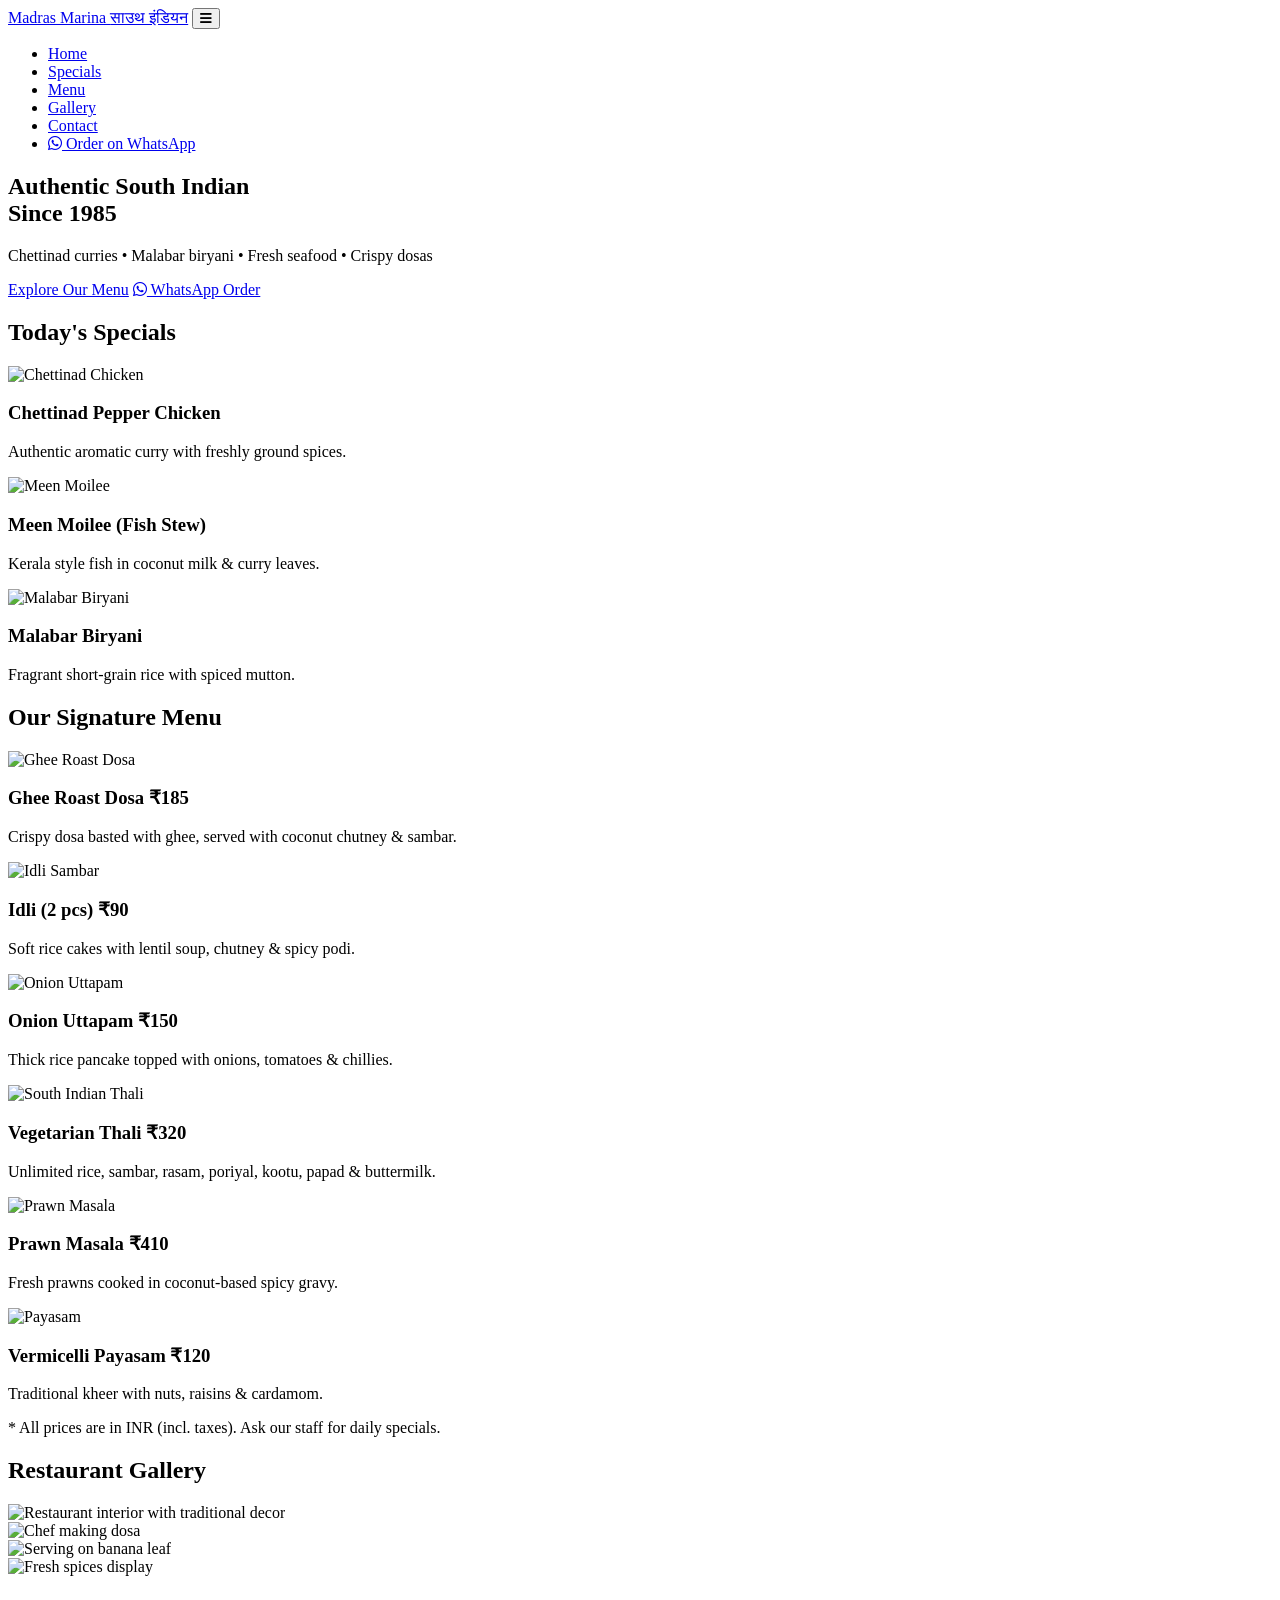
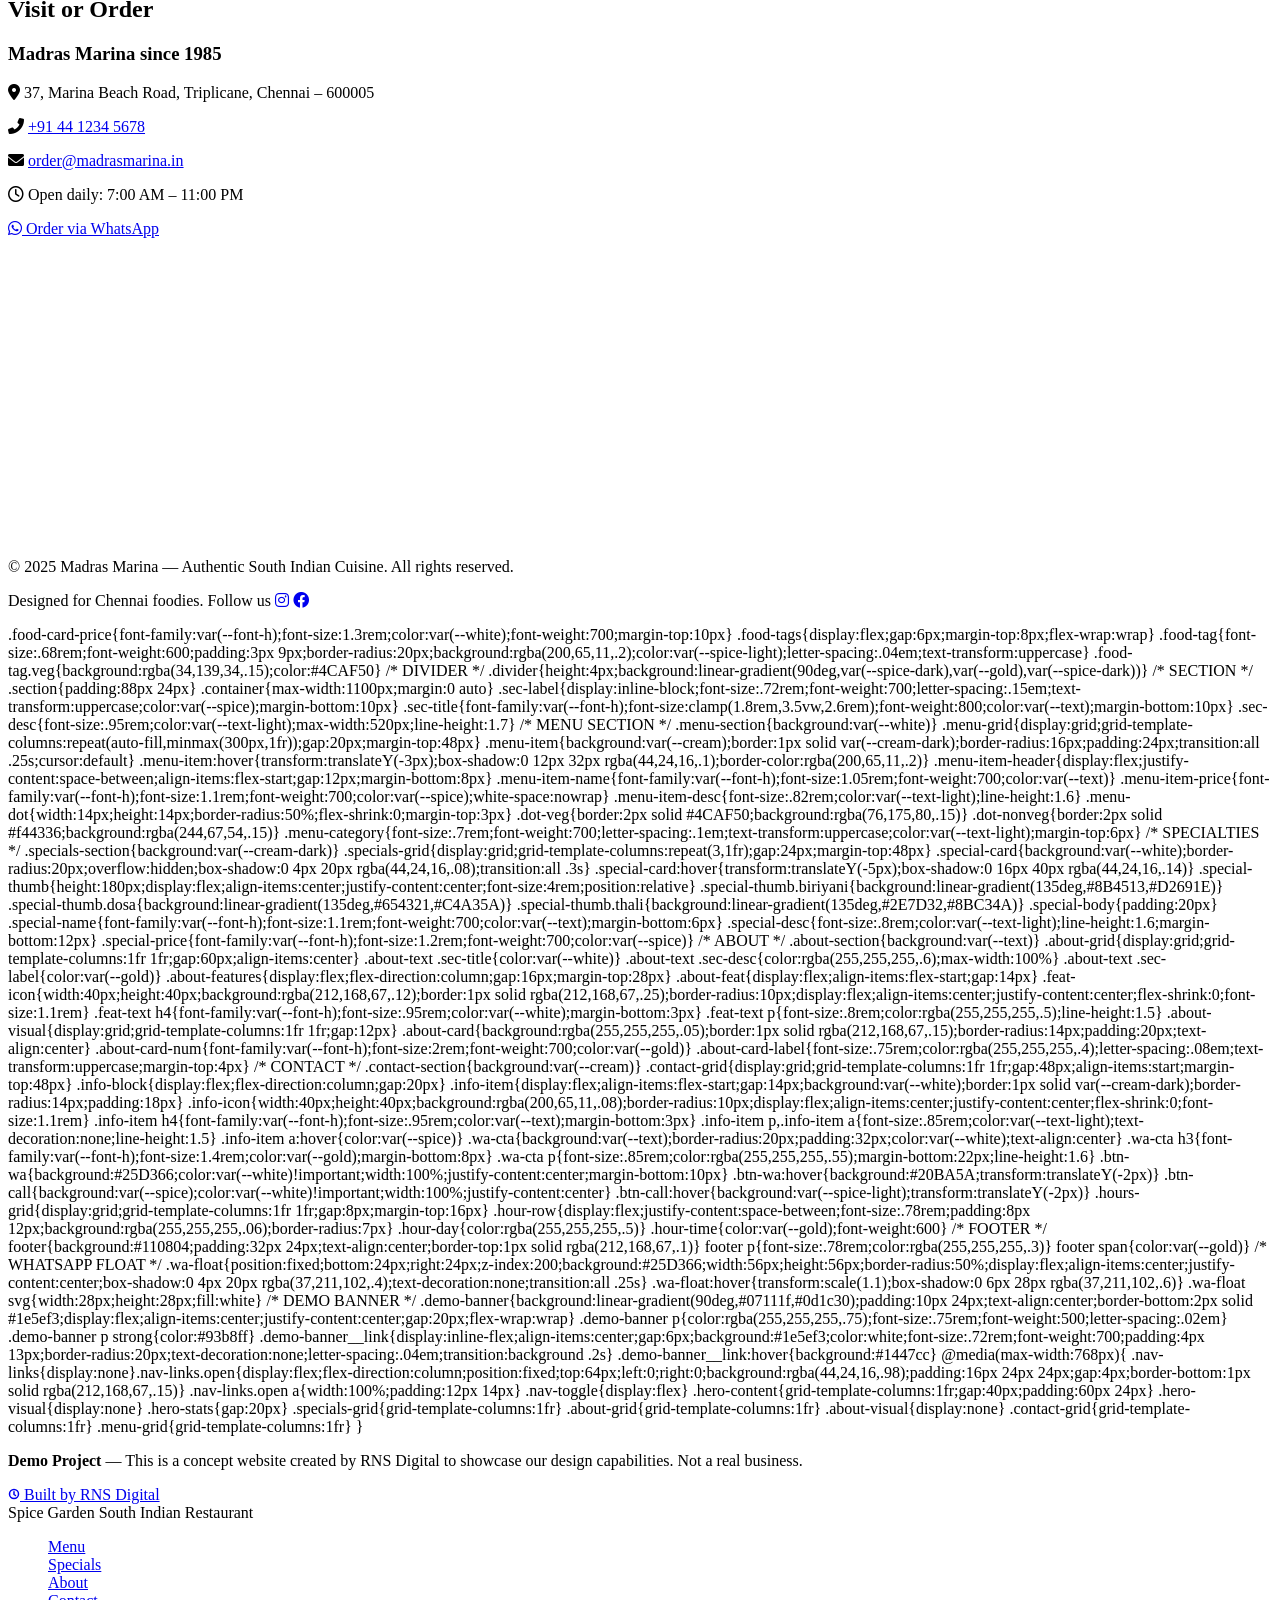
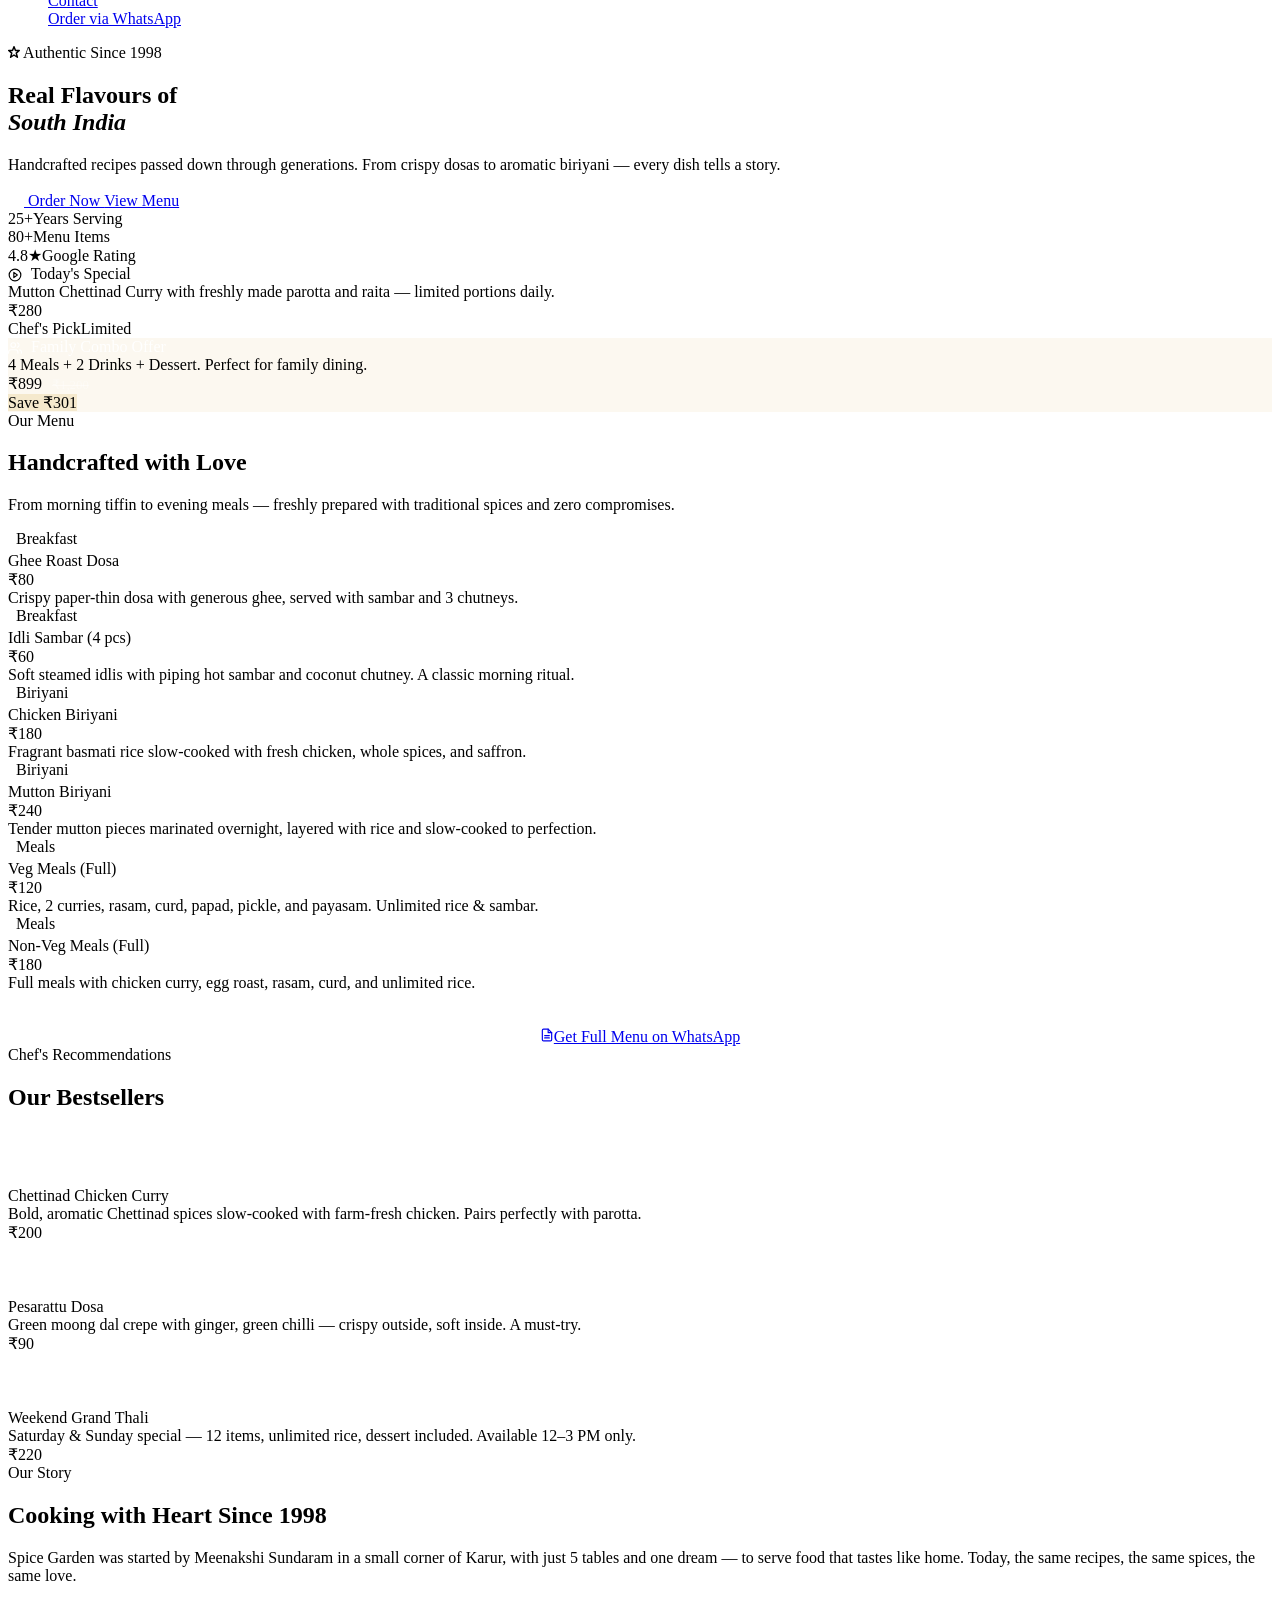
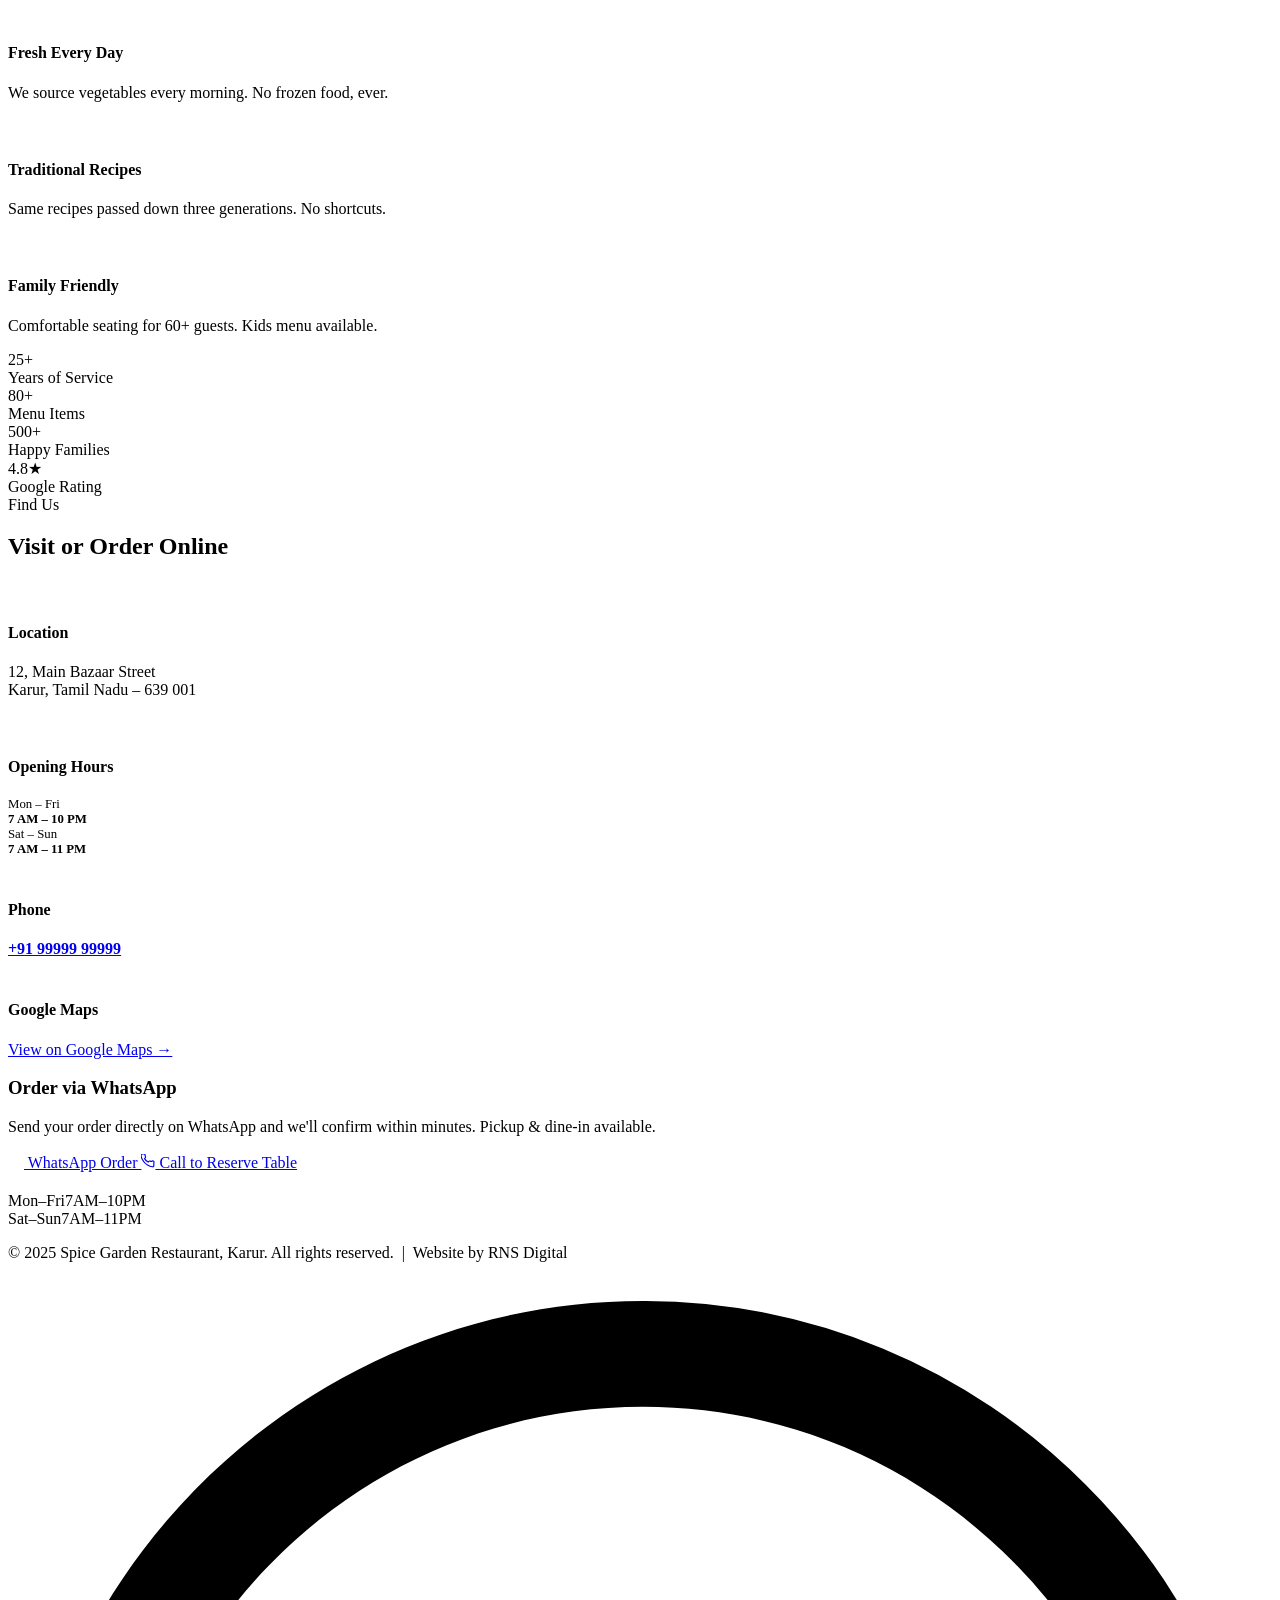
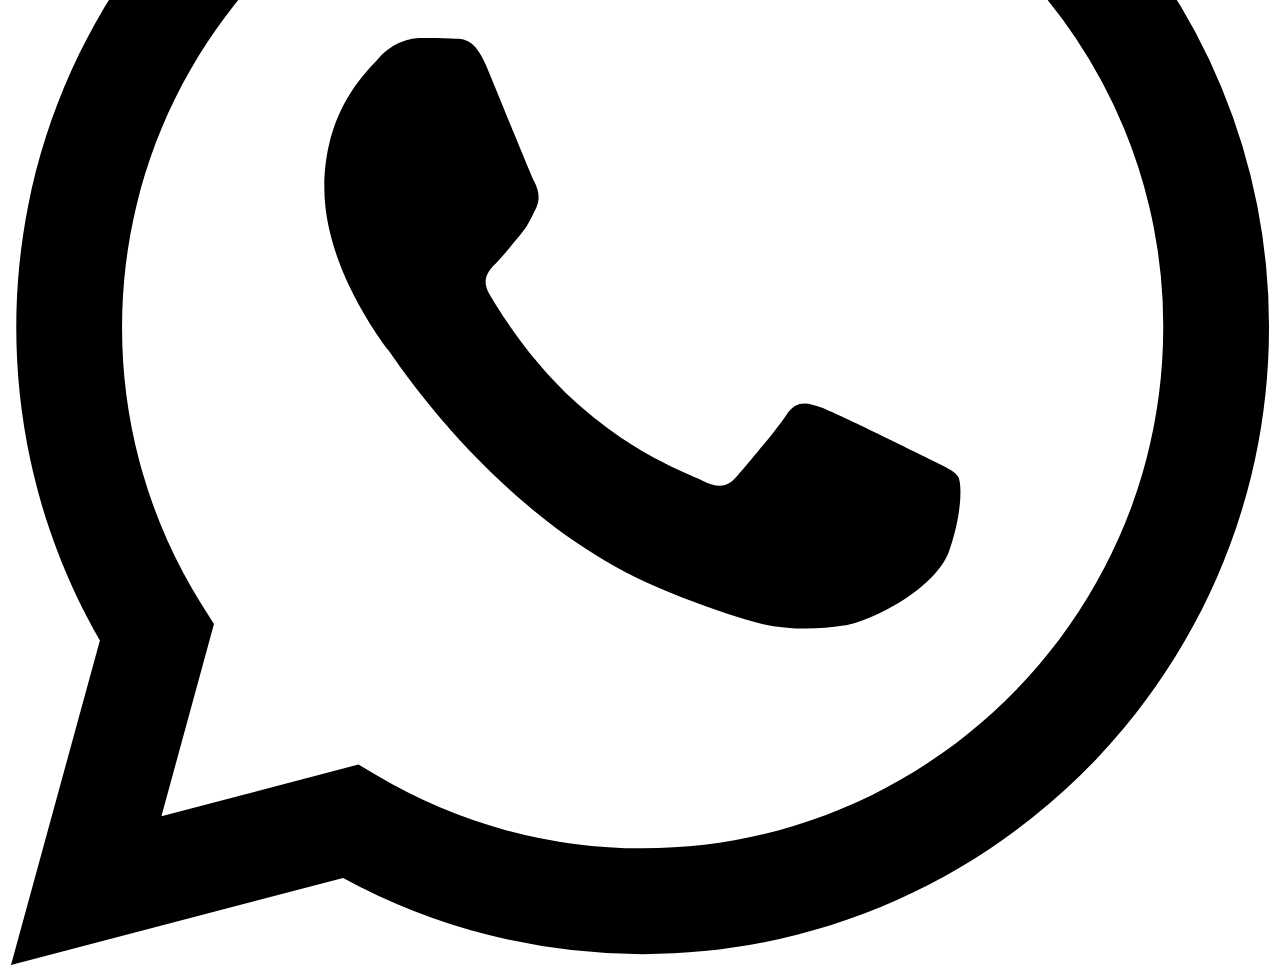
==== commit 05ae6e87: "Update index.html" ====
--- a/index.html
+++ b/index.html
@@ -1,65 +1,214 @@
+<!-- index.html -->
 <!DOCTYPE html>
 <html lang="en">
 <head>
-<meta charset="UTF-8"/>
-<meta name="viewport" content="width=device-width, initial-scale=1.0"/>
-<meta name="description" content="Spice Garden Restaurant – Authentic South Indian cuisine in Chennai. Order via WhatsApp or visit us today."/>
-<title>Spice Garden – Authentic South Indian Restaurant</title>
-<link rel="preconnect" href="https://fonts.googleapis.com"/>
-<link href="https://fonts.googleapis.com/css2?family=Playfair+Display:ital,wght@0,400;0,700;0,800;1,400&family=Nunito:wght@300;400;500;600&display=swap" rel="stylesheet"/>
-<style>
-:root{
-  --spice:#C8410B;--spice-dark:#8B2D08;--spice-light:#E8612A;
-  --gold:#D4A843;--gold-light:#F0C96A;
-  --cream:#FDF6EC;--cream-dark:#F5E8D0;
-  --text:#2C1810;--text-mid:#5C3D2E;--text-light:#8B6555;
-  --white:#FFFFFF;
-  --font-h:'Playfair Display',serif;--font-b:'Nunito',sans-serif;
-}
-*{box-sizing:border-box;margin:0;padding:0}
-html{scroll-behavior:smooth}
-body{font-family:var(--font-b);background:var(--cream);color:var(--text);overflow-x:hidden}
-
-/* NAVBAR */
-nav{position:fixed;top:0;left:0;right:0;z-index:100;padding:0 24px;background:rgba(44,24,16,.95);backdrop-filter:blur(10px);border-bottom:1px solid rgba(212,168,67,.2)}
-.nav-inner{max-width:1100px;margin:0 auto;display:flex;align-items:center;justify-content:space-between;height:64px}
-.nav-brand{font-family:var(--font-h);font-size:1.4rem;font-weight:700;color:var(--gold);letter-spacing:.02em}
-.nav-brand span{color:var(--white);font-weight:400;font-size:.85rem;display:block;font-family:var(--font-b);letter-spacing:.12em;text-transform:uppercase;margin-top:-2px}
-.nav-links{display:flex;gap:6px;align-items:center}
-.nav-links a{color:rgba(255,255,255,.75);font-size:.82rem;font-weight:500;padding:7px 13px;border-radius:6px;transition:all .2s;text-decoration:none;letter-spacing:.02em}
-.nav-links a:hover{color:var(--gold);background:rgba(212,168,67,.1)}
-.nav-order{background:var(--spice)!important;color:var(--white)!important;padding:8px 18px!important;border-radius:8px!important;font-weight:600!important}
-.nav-order:hover{background:var(--spice-light)!important}
-.nav-toggle{display:none;flex-direction:column;gap:4px;cursor:pointer;padding:8px}
-.nav-toggle span{width:20px;height:2px;background:var(--white);border-radius:2px;transition:all .25s}
-
-/* HERO */
-.hero{min-height:100vh;background:var(--text);position:relative;display:flex;align-items:center;overflow:hidden;padding-top:64px}
-.hero-bg{position:absolute;inset:0;background:
-  radial-gradient(ellipse 80% 60% at 70% 50%,rgba(200,65,11,.18) 0%,transparent 60%),
-  radial-gradient(ellipse 50% 80% at 20% 80%,rgba(212,168,67,.12) 0%,transparent 50%),
-  linear-gradient(160deg,#1a0c06 0%,#2C1810 40%,#1a0c06 100%)}
-.hero-pattern{position:absolute;inset:0;opacity:.04;background-image:repeating-linear-gradient(45deg,var(--gold) 0,var(--gold) 1px,transparent 0,transparent 50%);background-size:20px 20px}
-.hero-content{position:relative;z-index:2;max-width:1100px;margin:0 auto;padding:80px 24px;display:grid;grid-template-columns:1fr 1fr;gap:60px;align-items:center}
-.hero-badge{display:inline-flex;align-items:center;gap:8px;background:rgba(212,168,67,.12);border:1px solid rgba(212,168,67,.3);border-radius:30px;padding:6px 16px;font-size:.76rem;font-weight:600;color:var(--gold);letter-spacing:.1em;text-transform:uppercase;margin-bottom:20px}
-.hero h1{font-family:var(--font-h);font-size:clamp(2.4rem,5vw,3.8rem);font-weight:800;color:var(--white);line-height:1.1;margin-bottom:8px}
-.hero h1 em{font-style:italic;color:var(--gold)}
-.hero-sub{font-size:1.05rem;color:rgba(255,255,255,.6);margin:16px 0 32px;line-height:1.7;max-width:420px}
-.hero-btns{display:flex;gap:12px;flex-wrap:wrap}
-.btn{display:inline-flex;align-items:center;gap:8px;padding:13px 26px;border-radius:10px;font-family:var(--font-b);font-size:.9rem;font-weight:700;text-decoration:none;transition:all .25s;border:none;cursor:pointer}
-.btn-primary{background:var(--spice);color:var(--white);box-shadow:0 4px 20px rgba(200,65,11,.4)}
-.btn-primary:hover{background:var(--spice-light);transform:translateY(-2px);box-shadow:0 8px 28px rgba(200,65,11,.5)}
-.btn-outline{background:transparent;color:var(--gold);border:1.5px solid rgba(212,168,67,.5)}
-.btn-outline:hover{background:rgba(212,168,67,.1);border-color:var(--gold);transform:translateY(-2px)}
-.hero-stats{display:flex;gap:28px;margin-top:36px;padding-top:28px;border-top:1px solid rgba(255,255,255,.1)}
-.stat{display:flex;flex-direction:column;gap:2px}
-.stat-num{font-family:var(--font-h);font-size:1.7rem;font-weight:700;color:var(--gold)}
-.stat-label{font-size:.72rem;color:rgba(255,255,255,.45);letter-spacing:.08em;text-transform:uppercase}
-.hero-visual{display:flex;flex-direction:column;gap:16px}
-.food-card{background:rgba(255,255,255,.05);border:1px solid rgba(212,168,67,.15);border-radius:16px;padding:20px;backdrop-filter:blur(10px)}
-.food-card-title{font-family:var(--font-h);font-size:1.1rem;color:var(--gold);margin-bottom:8px}
-.food-card-desc{font-size:.82rem;color:rgba(255,255,255,.55);line-height:1.6}
-.food-card-price{font-family:var(--font-h);font-size:1.3rem;color:var(--white);font-weight:700;margin-top:10px}
+  <meta charset="UTF-8">
+  <meta name="viewport" content="width=device-width, initial-scale=1.0">
+  <!-- SEO tags: local business, Chennai based (example city) -->
+  <title>Madras Marina | Authentic South Indian Restaurant in Chennai</title>
+  <meta name="description" content="Madras Marina serves authentic Chettinad, Tamil Nadu & Kerala dishes in Chennai. Visit us for dosa, idli, seafood specials & traditional thali.">
+  <meta name="keywords" content="South Indian restaurant Chennai, best dosa in Chennai, Chettinad chicken, vegetarian South Indian, Marina Beach road eatery">
+  <meta name="geo.region" content="IN-TN">
+  <meta name="geo.placename" content="Chennai">
+  <!-- Open Graph (optional but nice) -->
+  <meta property="og:title" content="Madras Marina - Authentic South Indian Flavours">
+  <meta property="og:type" content="website">
+  <meta property="og:image" content="images/hero-placeholder.jpg">
+  <meta property="og:description" content="Traditional recipes from Tamil Nadu, Kerala & Andhra. Dine-in or order via WhatsApp.">
+  <!-- Link to CSS -->
+  <link rel="stylesheet" href="css/style.css">
+  <!-- Font Awesome for icons (lightweight CDN) -->
+  <link rel="stylesheet" href="https://cdnjs.cloudflare.com/ajax/libs/font-awesome/6.0.0-beta3/css/all.min.css">
+</head>
+<body>
+  <!-- Navigation -->
+  <header class="header">
+    <nav class="navbar">
+      <div class="nav-container">
+        <a href="index.html" class="logo">Madras Marina <span class="logo-south">साउथ इंडियन</span></a>
+        <button class="mobile-toggle" id="mobile-toggle" aria-label="Toggle navigation">
+          <i class="fas fa-bars"></i>
+        </button>
+        <ul class="nav-menu" id="nav-menu">
+          <li><a href="#home" class="nav-link">Home</a></li>
+          <li><a href="#specials" class="nav-link">Specials</a></li>
+          <li><a href="#menu" class="nav-link">Menu</a></li>
+          <li><a href="#gallery" class="nav-link">Gallery</a></li>
+          <li><a href="#contact" class="nav-link">Contact</a></li>
+          <!-- WhatsApp order button (also in nav for quick action) -->
+          <li class="whatsapp-nav">
+            <a href="https://wa.me/919876543210?text=Hello%2C%20I'd%20like%20to%20order%20from%20Madras%20Marina" target="_blank" class="whatsapp-btn" rel="noopener noreferrer">
+              <i class="fab fa-whatsapp"></i> Order on WhatsApp
+            </a>
+          </li>
+        </ul>
+      </div>
+    </nav>
+  </header>
+
+  <main>
+    <!-- Hero Section with image placeholder -->
+    <section id="home" class="hero">
+      <div class="hero-image">
+        <!-- Image placeholder: chef/recommendation later replaced by bg in css -->
+      </div>
+      <div class="hero-overlay">
+        <div class="hero-content">
+          <h1>Authentic South Indian <br>Since 1985</h1>
+          <p>Chettinad curries • Malabar biryani • Fresh seafood • Crispy dosas</p>
+          <a href="#menu" class="btn-primary">Explore Our Menu</a>
+          <a href="https://wa.me/919876543210?text=Hi%2C%20I'd%20like%20to%20order%20takeaway%20from%20Madras%20Marina" target="_blank" class="btn-whatsapp" rel="noopener noreferrer">
+            <i class="fab fa-whatsapp"></i> WhatsApp Order
+          </a>
+        </div>
+      </div>
+    </section>
+
+    <!-- Specials Section with image placeholders -->
+    <section id="specials" class="specials">
+      <div class="container">
+        <h2 class="section-title">Today's Specials</h2>
+        <div class="specials-grid">
+          <div class="special-card">
+            <div class="special-img">
+              <img src="images/special-chettinad.jpg" alt="Chettinad Chicken" loading="lazy">
+            </div>
+            <h3>Chettinad Pepper Chicken</h3>
+            <p>Authentic aromatic curry with freshly ground spices.</p>
+          </div>
+          <div class="special-card">
+            <div class="special-img">
+              <img src="images/special-meen.jpg" alt="Meen Moilee" loading="lazy">
+            </div>
+            <h3>Meen Moilee (Fish Stew)</h3>
+            <p>Kerala style fish in coconut milk & curry leaves.</p>
+          </div>
+          <div class="special-card">
+            <div class="special-img">
+              <img src="images/special-biryani.jpg" alt="Malabar Biryani" loading="lazy">
+            </div>
+            <h3>Malabar Biryani</h3>
+            <p>Fragrant short-grain rice with spiced mutton.</p>
+          </div>
+        </div>
+      </div>
+    </section>
+
+    <!-- Menu Section with improved card design & food images -->
+    <section id="menu" class="menu">
+      <div class="container">
+        <h2 class="section-title">Our Signature Menu</h2>
+        <div class="menu-grid">
+          <!-- Breakfast / Tiffin items -->
+          <div class="menu-card">
+            <img src="images/menu-dosa.jpg" alt="Ghee Roast Dosa" class="menu-img" loading="lazy">
+            <div class="menu-content">
+              <h3>Ghee Roast Dosa <span class="price">₹185</span></h3>
+              <p>Crispy dosa basted with ghee, served with coconut chutney & sambar.</p>
+            </div>
+          </div>
+          <div class="menu-card">
+            <img src="images/menu-idli.jpg" alt="Idli Sambar" class="menu-img" loading="lazy">
+            <div class="menu-content">
+              <h3>Idli (2 pcs) <span class="price">₹90</span></h3>
+              <p>Soft rice cakes with lentil soup, chutney & spicy podi.</p>
+            </div>
+          </div>
+          <div class="menu-card">
+            <img src="images/menu-uttapam.jpg" alt="Onion Uttapam" class="menu-img" loading="lazy">
+            <div class="menu-content">
+              <h3>Onion Uttapam <span class="price">₹150</span></h3>
+              <p>Thick rice pancake topped with onions, tomatoes & chillies.</p>
+            </div>
+          </div>
+          <div class="menu-card">
+            <img src="images/menu-meals.jpg" alt="South Indian Thali" class="menu-img" loading="lazy">
+            <div class="menu-content">
+              <h3>Vegetarian Thali <span class="price">₹320</span></h3>
+              <p>Unlimited rice, sambar, rasam, poriyal, kootu, papad & buttermilk.</p>
+            </div>
+          </div>
+          <div class="menu-card">
+            <img src="images/menu-seafood.jpg" alt="Prawn Masala" class="menu-img" loading="lazy">
+            <div class="menu-content">
+              <h3>Prawn Masala <span class="price">₹410</span></h3>
+              <p>Fresh prawns cooked in coconut-based spicy gravy.</p>
+            </div>
+          </div>
+          <div class="menu-card">
+            <img src="images/menu-payassam.jpg" alt="Payasam" class="menu-img" loading="lazy">
+            <div class="menu-content">
+              <h3>Vermicelli Payasam <span class="price">₹120</span></h3>
+              <p>Traditional kheer with nuts, raisins & cardamom.</p>
+            </div>
+          </div>
+        </div>
+        <div class="menu-note">* All prices are in INR (incl. taxes). Ask our staff for daily specials.</div>
+      </div>
+    </section>
+
+    <!-- Gallery Section (image placeholders) -->
+    <section id="gallery" class="gallery">
+      <div class="container">
+        <h2 class="section-title">Restaurant Gallery</h2>
+        <div class="gallery-grid">
+          <div class="gallery-item">
+            <img src="images/gallery-interior.jpg" alt="Restaurant interior with traditional decor" loading="lazy">
+          </div>
+          <div class="gallery-item">
+            <img src="images/gallery-dosa.jpg" alt="Chef making dosa" loading="lazy">
+          </div>
+          <div class="gallery-item">
+            <img src="images/gallery-banana-leaf.jpg" alt="Serving on banana leaf" loading="lazy">
+          </div>
+          <div class="gallery-item">
+            <img src="images/gallery-spices.jpg" alt="Fresh spices display" loading="lazy">
+          </div>
+        </div>
+      </div>
+    </section>
+
+    <!-- Contact + Google Maps Embed -->
+    <section id="contact" class="contact">
+      <div class="container">
+        <h2 class="section-title">Visit or Order</h2>
+        <div class="contact-wrapper">
+          <div class="contact-details">
+            <h3>Madras Marina <span class="badge">since 1985</span></h3>
+            <p><i class="fas fa-map-marker-alt"></i> 37, Marina Beach Road, Triplicane, Chennai – 600005</p>
+            <p><i class="fas fa-phone-alt"></i> <a href="tel:+914412345678">+91 44 1234 5678</a></p>
+            <p><i class="fas fa-envelope"></i> <a href="mailto:order@madrasmarina.in">order@madrasmarina.in</a></p>
+            <p><i class="far fa-clock"></i> Open daily: 7:00 AM – 11:00 PM</p>
+            <div class="whatsapp-contact">
+              <a href="https://wa.me/919876543210?text=Hungry%20for%20South%20Indian%20food!" target="_blank" class="whatsapp-large" rel="noopener noreferrer">
+                <i class="fab fa-whatsapp"></i> Order via WhatsApp
+              </a>
+            </div>
+          </div>
+          <div class="map-container">
+            <!-- Google Maps embed (placeholders coordinates for Chennai near Marina) -->
+            <iframe 
+              src="https://www.google.com/maps/embed?pb=!1m18!1m12!1m3!1d3887.2354153860136!2d80.27936671482257!3d13.050666590812007!2m3!1f0!2f0!3f0!3m2!1i1024!2i768!4f13.1!3m3!1m2!1s0x3a526f5a5a5a5b8d%3A0xb05f4fa9b5d3c2f!2sMarina%20Beach%2C%20Chennai%2C%20Tamil%20Nadu!5e0!3m2!1sen!2sin!4v1620000000000!5m2!1sen!2sin" 
+              width="100%" height="300" style="border:0;" allowfullscreen="" loading="lazy" referrerpolicy="no-referrer-when-downgrade">
+            </iframe>
+          </div>
+        </div>
+      </div>
+    </section>
+  </main>
+
+  <!-- Footer -->
+  <footer class="footer">
+    <div class="container">
+      <p>&copy; 2025 Madras Marina — Authentic South Indian Cuisine. All rights reserved.</p>
+      <p class="footer-small">Designed for Chennai foodies. Follow us <a href="#"><i class="fab fa-instagram"></i></a> <a href="#"><i class="fab fa-facebook"></i></a></p>
+    </div>
+  </footer>
+
+  <!-- Link to JavaScript (mobile toggle & smooth scroll) -->
+  <script src="js/script.js"></script>
+</body>
+</html>.food-card-price{font-family:var(--font-h);font-size:1.3rem;color:var(--white);font-weight:700;margin-top:10px}
 .food-tags{display:flex;gap:6px;margin-top:8px;flex-wrap:wrap}
 .food-tag{font-size:.68rem;font-weight:600;padding:3px 9px;border-radius:20px;background:rgba(200,65,11,.2);color:var(--spice-light);letter-spacing:.04em;text-transform:uppercase}
 .food-tag.veg{background:rgba(34,139,34,.15);color:#4CAF50}
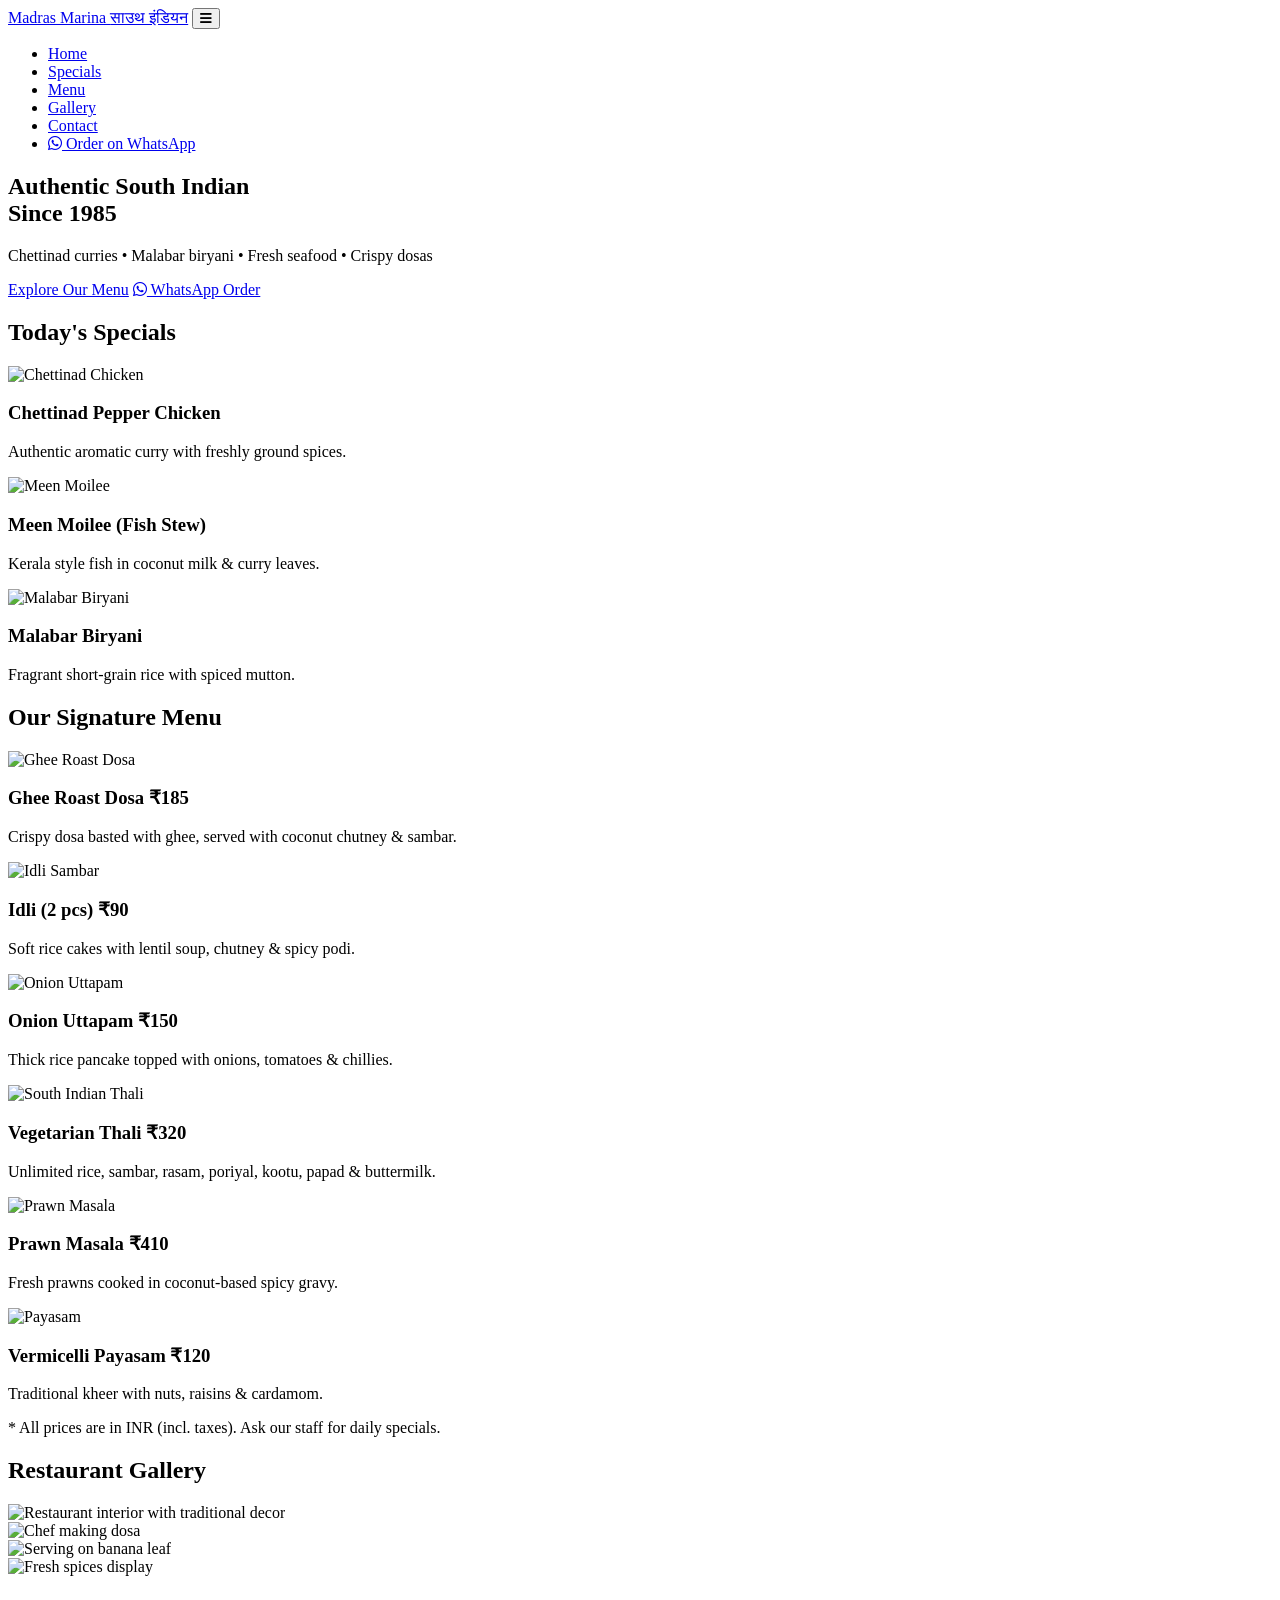
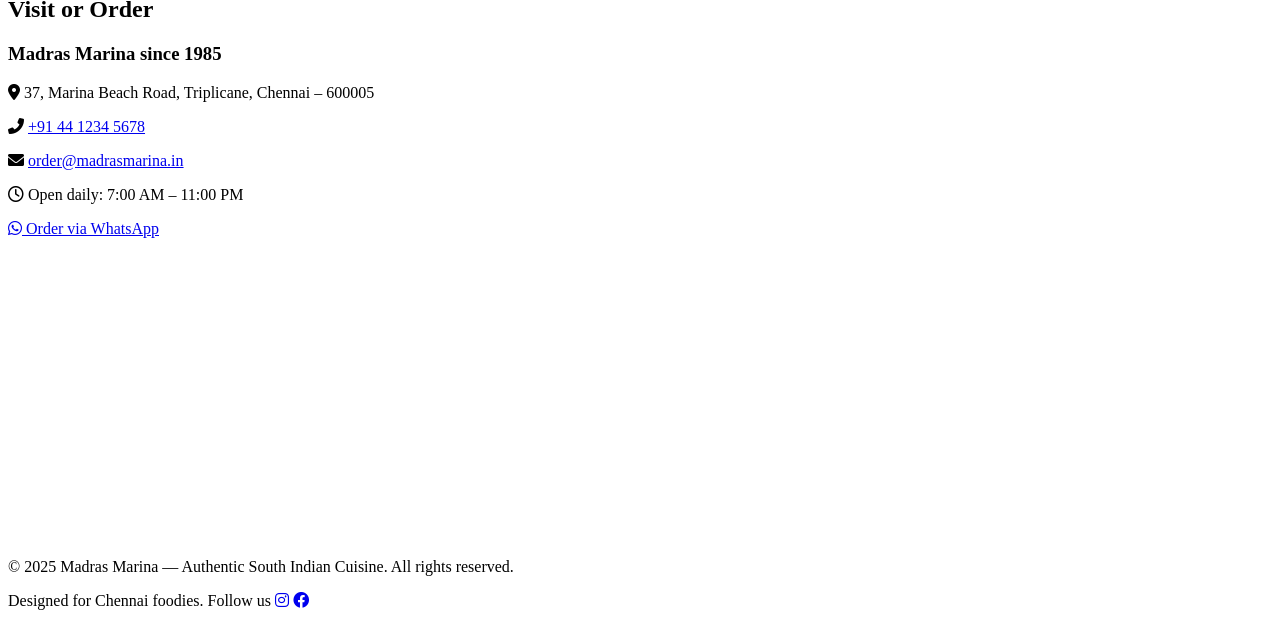
==== commit 0b15bb48: "Create index.html" ====
--- a/index.html
+++ b/index.html
@@ -208,387 +208,4 @@
   <!-- Link to JavaScript (mobile toggle & smooth scroll) -->
   <script src="js/script.js"></script>
 </body>
-</html>.food-card-price{font-family:var(--font-h);font-size:1.3rem;color:var(--white);font-weight:700;margin-top:10px}
-.food-tags{display:flex;gap:6px;margin-top:8px;flex-wrap:wrap}
-.food-tag{font-size:.68rem;font-weight:600;padding:3px 9px;border-radius:20px;background:rgba(200,65,11,.2);color:var(--spice-light);letter-spacing:.04em;text-transform:uppercase}
-.food-tag.veg{background:rgba(34,139,34,.15);color:#4CAF50}
-
-/* DIVIDER */
-.divider{height:4px;background:linear-gradient(90deg,var(--spice-dark),var(--gold),var(--spice-dark))}
-
-/* SECTION */
-.section{padding:88px 24px}
-.container{max-width:1100px;margin:0 auto}
-.sec-label{display:inline-block;font-size:.72rem;font-weight:700;letter-spacing:.15em;text-transform:uppercase;color:var(--spice);margin-bottom:10px}
-.sec-title{font-family:var(--font-h);font-size:clamp(1.8rem,3.5vw,2.6rem);font-weight:800;color:var(--text);margin-bottom:10px}
-.sec-desc{font-size:.95rem;color:var(--text-light);max-width:520px;line-height:1.7}
-
-/* MENU SECTION */
-.menu-section{background:var(--white)}
-.menu-grid{display:grid;grid-template-columns:repeat(auto-fill,minmax(300px,1fr));gap:20px;margin-top:48px}
-.menu-item{background:var(--cream);border:1px solid var(--cream-dark);border-radius:16px;padding:24px;transition:all .25s;cursor:default}
-.menu-item:hover{transform:translateY(-3px);box-shadow:0 12px 32px rgba(44,24,16,.1);border-color:rgba(200,65,11,.2)}
-.menu-item-header{display:flex;justify-content:space-between;align-items:flex-start;gap:12px;margin-bottom:8px}
-.menu-item-name{font-family:var(--font-h);font-size:1.05rem;font-weight:700;color:var(--text)}
-.menu-item-price{font-family:var(--font-h);font-size:1.1rem;font-weight:700;color:var(--spice);white-space:nowrap}
-.menu-item-desc{font-size:.82rem;color:var(--text-light);line-height:1.6}
-.menu-dot{width:14px;height:14px;border-radius:50%;flex-shrink:0;margin-top:3px}
-.dot-veg{border:2px solid #4CAF50;background:rgba(76,175,80,.15)}
-.dot-nonveg{border:2px solid #f44336;background:rgba(244,67,54,.15)}
-.menu-category{font-size:.7rem;font-weight:700;letter-spacing:.1em;text-transform:uppercase;color:var(--text-light);margin-top:6px}
-
-/* SPECIALTIES */
-.specials-section{background:var(--cream-dark)}
-.specials-grid{display:grid;grid-template-columns:repeat(3,1fr);gap:24px;margin-top:48px}
-.special-card{background:var(--white);border-radius:20px;overflow:hidden;box-shadow:0 4px 20px rgba(44,24,16,.08);transition:all .3s}
-.special-card:hover{transform:translateY(-5px);box-shadow:0 16px 40px rgba(44,24,16,.14)}
-.special-thumb{height:180px;display:flex;align-items:center;justify-content:center;font-size:4rem;position:relative}
-.special-thumb.biriyani{background:linear-gradient(135deg,#8B4513,#D2691E)}
-.special-thumb.dosa{background:linear-gradient(135deg,#654321,#C4A35A)}
-.special-thumb.thali{background:linear-gradient(135deg,#2E7D32,#8BC34A)}
-.special-body{padding:20px}
-.special-name{font-family:var(--font-h);font-size:1.1rem;font-weight:700;color:var(--text);margin-bottom:6px}
-.special-desc{font-size:.8rem;color:var(--text-light);line-height:1.6;margin-bottom:12px}
-.special-price{font-family:var(--font-h);font-size:1.2rem;font-weight:700;color:var(--spice)}
-
-/* ABOUT */
-.about-section{background:var(--text)}
-.about-grid{display:grid;grid-template-columns:1fr 1fr;gap:60px;align-items:center}
-.about-text .sec-title{color:var(--white)}
-.about-text .sec-desc{color:rgba(255,255,255,.6);max-width:100%}
-.about-text .sec-label{color:var(--gold)}
-.about-features{display:flex;flex-direction:column;gap:16px;margin-top:28px}
-.about-feat{display:flex;align-items:flex-start;gap:14px}
-.feat-icon{width:40px;height:40px;background:rgba(212,168,67,.12);border:1px solid rgba(212,168,67,.25);border-radius:10px;display:flex;align-items:center;justify-content:center;flex-shrink:0;font-size:1.1rem}
-.feat-text h4{font-family:var(--font-h);font-size:.95rem;color:var(--white);margin-bottom:3px}
-.feat-text p{font-size:.8rem;color:rgba(255,255,255,.5);line-height:1.5}
-.about-visual{display:grid;grid-template-columns:1fr 1fr;gap:12px}
-.about-card{background:rgba(255,255,255,.05);border:1px solid rgba(212,168,67,.15);border-radius:14px;padding:20px;text-align:center}
-.about-card-num{font-family:var(--font-h);font-size:2rem;font-weight:700;color:var(--gold)}
-.about-card-label{font-size:.75rem;color:rgba(255,255,255,.4);letter-spacing:.08em;text-transform:uppercase;margin-top:4px}
-
-/* CONTACT */
-.contact-section{background:var(--cream)}
-.contact-grid{display:grid;grid-template-columns:1fr 1fr;gap:48px;align-items:start;margin-top:48px}
-.info-block{display:flex;flex-direction:column;gap:20px}
-.info-item{display:flex;align-items:flex-start;gap:14px;background:var(--white);border:1px solid var(--cream-dark);border-radius:14px;padding:18px}
-.info-icon{width:40px;height:40px;background:rgba(200,65,11,.08);border-radius:10px;display:flex;align-items:center;justify-content:center;flex-shrink:0;font-size:1.1rem}
-.info-item h4{font-family:var(--font-h);font-size:.95rem;color:var(--text);margin-bottom:3px}
-.info-item p,.info-item a{font-size:.85rem;color:var(--text-light);text-decoration:none;line-height:1.5}
-.info-item a:hover{color:var(--spice)}
-.wa-cta{background:var(--text);border-radius:20px;padding:32px;color:var(--white);text-align:center}
-.wa-cta h3{font-family:var(--font-h);font-size:1.4rem;color:var(--gold);margin-bottom:8px}
-.wa-cta p{font-size:.85rem;color:rgba(255,255,255,.55);margin-bottom:22px;line-height:1.6}
-.btn-wa{background:#25D366;color:var(--white)!important;width:100%;justify-content:center;margin-bottom:10px}
-.btn-wa:hover{background:#20BA5A;transform:translateY(-2px)}
-.btn-call{background:var(--spice);color:var(--white)!important;width:100%;justify-content:center}
-.btn-call:hover{background:var(--spice-light);transform:translateY(-2px)}
-.hours-grid{display:grid;grid-template-columns:1fr 1fr;gap:8px;margin-top:16px}
-.hour-row{display:flex;justify-content:space-between;font-size:.78rem;padding:8px 12px;background:rgba(255,255,255,.06);border-radius:7px}
-.hour-day{color:rgba(255,255,255,.5)}
-.hour-time{color:var(--gold);font-weight:600}
-
-/* FOOTER */
-footer{background:#110804;padding:32px 24px;text-align:center;border-top:1px solid rgba(212,168,67,.1)}
-footer p{font-size:.78rem;color:rgba(255,255,255,.3)}
-footer span{color:var(--gold)}
-
-/* WHATSAPP FLOAT */
-.wa-float{position:fixed;bottom:24px;right:24px;z-index:200;background:#25D366;width:56px;height:56px;border-radius:50%;display:flex;align-items:center;justify-content:center;box-shadow:0 4px 20px rgba(37,211,102,.4);text-decoration:none;transition:all .25s}
-.wa-float:hover{transform:scale(1.1);box-shadow:0 6px 28px rgba(37,211,102,.6)}
-.wa-float svg{width:28px;height:28px;fill:white}
-
-/* DEMO BANNER */
-.demo-banner{background:linear-gradient(90deg,#07111f,#0d1c30);padding:10px 24px;text-align:center;border-bottom:2px solid #1e5ef3;display:flex;align-items:center;justify-content:center;gap:20px;flex-wrap:wrap}
-.demo-banner p{color:rgba(255,255,255,.75);font-size:.75rem;font-weight:500;letter-spacing:.02em}
-.demo-banner p strong{color:#93b8ff}
-.demo-banner__link{display:inline-flex;align-items:center;gap:6px;background:#1e5ef3;color:white;font-size:.72rem;font-weight:700;padding:4px 13px;border-radius:20px;text-decoration:none;letter-spacing:.04em;transition:background .2s}
-.demo-banner__link:hover{background:#1447cc}
-
-@media(max-width:768px){
-  .nav-links{display:none}.nav-links.open{display:flex;flex-direction:column;position:fixed;top:64px;left:0;right:0;background:rgba(44,24,16,.98);padding:16px 24px 24px;gap:4px;border-bottom:1px solid rgba(212,168,67,.15)}
-  .nav-links.open a{width:100%;padding:12px 14px}
-  .nav-toggle{display:flex}
-  .hero-content{grid-template-columns:1fr;gap:40px;padding:60px 24px}
-  .hero-visual{display:none}
-  .hero-stats{gap:20px}
-  .specials-grid{grid-template-columns:1fr}
-  .about-grid{grid-template-columns:1fr}
-  .about-visual{display:none}
-  .contact-grid{grid-template-columns:1fr}
-  .menu-grid{grid-template-columns:1fr}
-}
-</style>
-</head>
-<body>
-
-<div class="demo-banner">
-  <p><strong>Demo Project</strong> — This is a concept website created by RNS Digital to showcase our design capabilities. Not a real business.</p>
-  <a href="https://rnsdigital.co.in" class="demo-banner__link" target="_blank">
-    <svg width="12" height="12" viewBox="0 0 16 16" fill="none" stroke="currentColor" stroke-width="2" stroke-linecap="round" stroke-linejoin="round"><circle cx="8" cy="8" r="6"/><path d="M8 5v3.5l2 1.5"/></svg>
-    Built by RNS Digital
-  </a>
-</div>
-
-<nav>
-  <div class="nav-inner">
-    <div class="nav-brand">Spice Garden <span>South Indian Restaurant</span></div>
-    <ul class="nav-links" style="list-style:none;gap:4px;">
-      <li><a href="#menu">Menu</a></li>
-      <li><a href="#specials">Specials</a></li>
-      <li><a href="#about">About</a></li>
-      <li><a href="#contact">Contact</a></li>
-      <li><a href="https://wa.me/919999999999?text=Hi%2C%20I%27d%20like%20to%20order%20from%20Spice%20Garden" class="nav-order" target="_blank">Order via WhatsApp</a></li>
-    </ul>
-    <div class="nav-toggle" onclick="this.previousElementSibling.classList.toggle('open')"><span></span><span></span><span></span></div>
-  </div>
-</nav>
-
-<!-- HERO -->
-<section class="hero">
-  <div class="hero-bg"></div>
-  <div class="hero-pattern"></div>
-  <div class="hero-content">
-    <div>
-      <div class="hero-badge">
-        <svg width="12" height="12" viewBox="0 0 16 16" fill="none" stroke="currentColor" stroke-width="2" stroke-linecap="round" stroke-linejoin="round"><polygon points="8 1 10 6 15 6 11 9.5 12.5 15 8 12 3.5 15 5 9.5 1 6 6 6"/></svg>
-        Authentic Since 1998
-      </div>
-      <h1>Real Flavours of<br/><em>South India</em></h1>
-      <p class="hero-sub">Handcrafted recipes passed down through generations. From crispy dosas to aromatic biriyani — every dish tells a story.</p>
-      <div class="hero-btns">
-        <a href="https://wa.me/919999999999?text=Hi%2C%20I%27d%20like%20to%20order" class="btn btn-primary" target="_blank">
-          <svg width="16" height="16" viewBox="0 0 24 24" fill="white"><path d="M17.472 14.382c-.297-.149-1.758-.867-2.03-.967-.273-.099-.471-.148-.67.15-.197.297-.767.966-.94 1.164-.173.199-.347.223-.644.075-.297-.15-1.255-.463-2.39-1.475-.883-.788-1.48-1.761-1.653-2.059-.173-.297-.018-.458.13-.606.134-.133.298-.347.446-.52.149-.174.198-.298.298-.497.099-.198.05-.371-.025-.52-.075-.149-.669-1.612-.916-2.207-.242-.579-.487-.5-.669-.51-.173-.008-.371-.01-.57-.01-.198 0-.52.074-.792.372-.272.297-1.04 1.016-1.04 2.479 0 1.462 1.065 2.875 1.213 3.074.149.198 2.096 3.2 5.077 4.487.709.306 1.262.489 1.694.625.712.227 1.36.195 1.871.118.571-.085 1.758-.719 2.006-1.413.248-.694.248-1.289.173-1.413-.074-.124-.272-.198-.57-.347m-5.421 7.403h-.004a9.87 9.87 0 0 1-5.031-1.378l-.361-.214-3.741.982.998-3.648-.235-.374a9.86 9.86 0 0 1-1.51-5.26c.001-5.45 4.436-9.884 9.888-9.884 2.64 0 5.122 1.03 6.988 2.898a9.825 9.825 0 0 1 2.893 6.994c-.003 5.45-4.437 9.884-9.885 9.884m8.413-18.297A11.815 11.815 0 0 0 12.05 0C5.495 0 .16 5.335.157 11.892c0 2.096.547 4.142 1.588 5.945L.057 24l6.305-1.654a11.882 11.882 0 0 0 5.683 1.448h.005c6.554 0 11.89-5.335 11.893-11.893a11.821 11.821 0 0 0-3.48-8.413z"/></svg>
-          Order Now
-        </a>
-        <a href="#menu" class="btn btn-outline">View Menu</a>
-      </div>
-      <div class="hero-stats">
-        <div class="stat"><span class="stat-num">25+</span><span class="stat-label">Years Serving</span></div>
-        <div class="stat"><span class="stat-num">80+</span><span class="stat-label">Menu Items</span></div>
-        <div class="stat"><span class="stat-num">4.8★</span><span class="stat-label">Google Rating</span></div>
-      </div>
-    </div>
-    <div class="hero-visual">
-      <div class="food-card">
-        <div class="food-card-title">
-          <svg width="14" height="14" viewBox="0 0 24 24" fill="none" stroke="currentColor" stroke-width="2" stroke-linecap="round" stroke-linejoin="round" style="display:inline;vertical-align:middle;margin-right:5px;color:var(--gold)"><path d="M12 2C6.48 2 2 6.48 2 12s4.48 10 10 10 10-4.48 10-10S17.52 2 12 2zm-2 14.5v-9l6 4.5-6 4.5z"/></svg>
-          Today's Special</div>
-        <div class="food-card-desc">Mutton Chettinad Curry with freshly made parotta and raita — limited portions daily.</div>
-        <div class="food-card-price">₹280</div>
-        <div class="food-tags"><span class="food-tag">Chef's Pick</span><span class="food-tag">Limited</span></div>
-      </div>
-      <div class="food-card" style="background:rgba(212,168,67,.08);border-color:rgba(212,168,67,.25);">
-        <div class="food-card-title" style="color:rgba(255,255,255,.9);">
-          <svg width="14" height="14" viewBox="0 0 24 24" fill="none" stroke="currentColor" stroke-width="2" stroke-linecap="round" stroke-linejoin="round" style="display:inline;vertical-align:middle;margin-right:5px;color:var(--gold)"><path d="M17 21v-2a4 4 0 00-4-4H5a4 4 0 00-4 4v2"/><circle cx="9" cy="7" r="4"/><path d="M23 21v-2a4 4 0 00-3-3.87M16 3.13a4 4 0 010 7.75"/></svg>
-          Family Combo Offer</div>
-        <div class="food-card-desc">4 Meals + 2 Drinks + Dessert. Perfect for family dining.</div>
-        <div class="food-card-price">₹899 <span style="font-size:.8rem;color:rgba(255,255,255,.4);text-decoration:line-through;font-weight:400;margin-left:6px;">₹1,200</span></div>
-        <div class="food-tags"><span class="food-tag" style="background:rgba(212,168,67,.2);color:var(--gold);">Save ₹301</span></div>
-      </div>
-    </div>
-  </div>
-</section>
-
-<div class="divider"></div>
-
-<!-- MENU -->
-<section class="section menu-section" id="menu">
-  <div class="container">
-    <div class="sec-label">Our Menu</div>
-    <h2 class="sec-title">Handcrafted with Love</h2>
-    <p class="sec-desc">From morning tiffin to evening meals — freshly prepared with traditional spices and zero compromises.</p>
-    <div class="menu-grid">
-      <div class="menu-item">
-        <div class="menu-item-header">
-          <div>
-            <div style="display:flex;align-items:center;gap:8px;margin-bottom:4px;"><div class="menu-dot dot-veg"></div><span class="menu-category">Breakfast</span></div>
-            <div class="menu-item-name">Ghee Roast Dosa</div>
-          </div>
-          <div class="menu-item-price">₹80</div>
-        </div>
-        <div class="menu-item-desc">Crispy paper-thin dosa with generous ghee, served with sambar and 3 chutneys.</div>
-      </div>
-      <div class="menu-item">
-        <div class="menu-item-header">
-          <div>
-            <div style="display:flex;align-items:center;gap:8px;margin-bottom:4px;"><div class="menu-dot dot-veg"></div><span class="menu-category">Breakfast</span></div>
-            <div class="menu-item-name">Idli Sambar (4 pcs)</div>
-          </div>
-          <div class="menu-item-price">₹60</div>
-        </div>
-        <div class="menu-item-desc">Soft steamed idlis with piping hot sambar and coconut chutney. A classic morning ritual.</div>
-      </div>
-      <div class="menu-item">
-        <div class="menu-item-header">
-          <div>
-            <div style="display:flex;align-items:center;gap:8px;margin-bottom:4px;"><div class="menu-dot dot-nonveg"></div><span class="menu-category">Biriyani</span></div>
-            <div class="menu-item-name">Chicken Biriyani</div>
-          </div>
-          <div class="menu-item-price">₹180</div>
-        </div>
-        <div class="menu-item-desc">Fragrant basmati rice slow-cooked with fresh chicken, whole spices, and saffron.</div>
-      </div>
-      <div class="menu-item">
-        <div class="menu-item-header">
-          <div>
-            <div style="display:flex;align-items:center;gap:8px;margin-bottom:4px;"><div class="menu-dot dot-nonveg"></div><span class="menu-category">Biriyani</span></div>
-            <div class="menu-item-name">Mutton Biriyani</div>
-          </div>
-          <div class="menu-item-price">₹240</div>
-        </div>
-        <div class="menu-item-desc">Tender mutton pieces marinated overnight, layered with rice and slow-cooked to perfection.</div>
-      </div>
-      <div class="menu-item">
-        <div class="menu-item-header">
-          <div>
-            <div style="display:flex;align-items:center;gap:8px;margin-bottom:4px;"><div class="menu-dot dot-veg"></div><span class="menu-category">Meals</span></div>
-            <div class="menu-item-name">Veg Meals (Full)</div>
-          </div>
-          <div class="menu-item-price">₹120</div>
-        </div>
-        <div class="menu-item-desc">Rice, 2 curries, rasam, curd, papad, pickle, and payasam. Unlimited rice &amp; sambar.</div>
-      </div>
-      <div class="menu-item">
-        <div class="menu-item-header">
-          <div>
-            <div style="display:flex;align-items:center;gap:8px;margin-bottom:4px;"><div class="menu-dot dot-nonveg"></div><span class="menu-category">Meals</span></div>
-            <div class="menu-item-name">Non-Veg Meals (Full)</div>
-          </div>
-          <div class="menu-item-price">₹180</div>
-        </div>
-        <div class="menu-item-desc">Full meals with chicken curry, egg roast, rasam, curd, and unlimited rice.</div>
-      </div>
-    </div>
-    <div style="text-align:center;margin-top:36px;">
-      <a href="https://wa.me/919999999999?text=Hi%2C%20I%27d%20like%20to%20see%20the%20full%20menu" class="btn btn-primary" target="_blank" style="display:inline-flex;">
-        <svg width="14" height="14" viewBox="0 0 24 24" fill="none" stroke="currentColor" stroke-width="2" stroke-linecap="round" stroke-linejoin="round"><path d="M14 2H6a2 2 0 00-2 2v16a2 2 0 002 2h12a2 2 0 002-2V8z"/><polyline points="14 2 14 8 20 8"/><line x1="16" y1="13" x2="8" y2="13"/><line x1="16" y1="17" x2="8" y2="17"/></svg>
-        Get Full Menu on WhatsApp
-      </a>
-    </div>
-  </div>
-</section>
-
-<!-- SPECIALS -->
-<section class="section specials-section" id="specials">
-  <div class="container">
-    <div class="sec-label">Chef's Recommendations</div>
-    <h2 class="sec-title">Our Bestsellers</h2>
-    <div class="specials-grid">
-      <div class="special-card">
-        <div class="special-thumb biriyani">
-          <svg width="52" height="52" viewBox="0 0 24 24" fill="none" stroke="rgba(255,255,255,.8)" stroke-width="1.5" stroke-linecap="round" stroke-linejoin="round"><path d="M12 2a8 8 0 018 8c0 5-8 12-8 12S4 15 4 10a8 8 0 018-8z"/><circle cx="12" cy="10" r="3"/></svg>
-        </div>
-        <div class="special-body">
-          <div class="special-name">Chettinad Chicken Curry</div>
-          <div class="special-desc">Bold, aromatic Chettinad spices slow-cooked with farm-fresh chicken. Pairs perfectly with parotta.</div>
-          <div class="special-price">₹200</div>
-        </div>
-      </div>
-      <div class="special-card">
-        <div class="special-thumb dosa">
-          <svg width="52" height="52" viewBox="0 0 24 24" fill="none" stroke="rgba(255,255,255,.8)" stroke-width="1.5" stroke-linecap="round" stroke-linejoin="round"><ellipse cx="12" cy="12" rx="10" ry="4"/><path d="M2 12c0 4 4.5 7 10 7s10-3 10-7"/></svg>
-        </div>
-        <div class="special-body">
-          <div class="special-name">Pesarattu Dosa</div>
-          <div class="special-desc">Green moong dal crepe with ginger, green chilli — crispy outside, soft inside. A must-try.</div>
-          <div class="special-price">₹90</div>
-        </div>
-      </div>
-      <div class="special-card">
-        <div class="special-thumb thali">
-          <svg width="52" height="52" viewBox="0 0 24 24" fill="none" stroke="rgba(255,255,255,.8)" stroke-width="1.5" stroke-linecap="round" stroke-linejoin="round"><circle cx="12" cy="12" r="9"/><circle cx="12" cy="12" r="4"/><path d="M8 8l-2-2M16 8l2-2M8 16l-2 2M16 16l2 2"/></svg>
-        </div>
-        <div class="special-body">
-          <div class="special-name">Weekend Grand Thali</div>
-          <div class="special-desc">Saturday &amp; Sunday special — 12 items, unlimited rice, dessert included. Available 12–3 PM only.</div>
-          <div class="special-price">₹220</div>
-        </div>
-      </div>
-    </div>
-  </div>
-</section>
-
-<!-- ABOUT -->
-<section class="section about-section" id="about">
-  <div class="container">
-    <div class="about-grid">
-      <div class="about-text">
-        <div class="sec-label">Our Story</div>
-        <h2 class="sec-title">Cooking with Heart Since 1998</h2>
-        <p class="sec-desc">Spice Garden was started by Meenakshi Sundaram in a small corner of Karur, with just 5 tables and one dream — to serve food that tastes like home. Today, the same recipes, the same spices, the same love.</p>
-        <div class="about-features">
-          <div class="about-feat"><div class="feat-icon"><svg width="18" height="18" viewBox="0 0 24 24" fill="none" stroke="var(--gold)" stroke-width="1.8" stroke-linecap="round" stroke-linejoin="round"><path d="M12 2a10 10 0 110 20A10 10 0 0112 2z"/><path d="M12 6v6l3 3"/></svg></div><div class="feat-text"><h4>Fresh Every Day</h4><p>We source vegetables every morning. No frozen food, ever.</p></div></div>
-          <div class="about-feat"><div class="feat-icon"><svg width="18" height="18" viewBox="0 0 24 24" fill="none" stroke="var(--gold)" stroke-width="1.8" stroke-linecap="round" stroke-linejoin="round"><path d="M9 11l3 3L22 4"/><path d="M21 12v7a2 2 0 01-2 2H5a2 2 0 01-2-2V5a2 2 0 012-2h11"/></svg></div><div class="feat-text"><h4>Traditional Recipes</h4><p>Same recipes passed down three generations. No shortcuts.</p></div></div>
-          <div class="about-feat"><div class="feat-icon"><svg width="18" height="18" viewBox="0 0 24 24" fill="none" stroke="var(--gold)" stroke-width="1.8" stroke-linecap="round" stroke-linejoin="round"><path d="M17 21v-2a4 4 0 00-4-4H5a4 4 0 00-4 4v2"/><circle cx="9" cy="7" r="4"/><path d="M23 21v-2a4 4 0 00-3-3.87M16 3.13a4 4 0 010 7.75"/></svg></div><div class="feat-text"><h4>Family Friendly</h4><p>Comfortable seating for 60+ guests. Kids menu available.</p></div></div>
-        </div>
-      </div>
-      <div class="about-visual">
-        <div class="about-card"><div class="about-card-num">25+</div><div class="about-card-label">Years of Service</div></div>
-        <div class="about-card"><div class="about-card-num">80+</div><div class="about-card-label">Menu Items</div></div>
-        <div class="about-card"><div class="about-card-num">500+</div><div class="about-card-label">Happy Families</div></div>
-        <div class="about-card"><div class="about-card-num">4.8★</div><div class="about-card-label">Google Rating</div></div>
-      </div>
-    </div>
-  </div>
-</section>
-
-<!-- CONTACT -->
-<section class="section contact-section" id="contact">
-  <div class="container">
-    <div class="sec-label">Find Us</div>
-    <h2 class="sec-title">Visit or Order Online</h2>
-    <div class="contact-grid">
-      <div class="info-block">
-        <div class="info-item">
-          <div class="info-icon"><svg width="18" height="18" viewBox="0 0 24 24" fill="none" stroke="var(--spice)" stroke-width="2" stroke-linecap="round" stroke-linejoin="round"><path d="M21 10c0 7-9 13-9 13s-9-6-9-13a9 9 0 0118 0z"/><circle cx="12" cy="10" r="3"/></svg></div>
-          <div><h4>Location</h4><p>12, Main Bazaar Street<br/>Karur, Tamil Nadu – 639 001</p></div>
-        </div>
-        <div class="info-item">
-          <div class="info-icon"><svg width="18" height="18" viewBox="0 0 24 24" fill="none" stroke="var(--spice)" stroke-width="2" stroke-linecap="round" stroke-linejoin="round"><circle cx="12" cy="12" r="10"/><polyline points="12 6 12 12 16 14"/></svg></div>
-          <div><h4>Opening Hours</h4>
-            <div class="hours-grid" style="background:transparent;margin-top:6px;">
-              <div style="font-size:.8rem;color:var(--text-mid);">Mon – Fri</div><div style="font-size:.8rem;color:var(--text);font-weight:600;">7 AM – 10 PM</div>
-              <div style="font-size:.8rem;color:var(--text-mid);">Sat – Sun</div><div style="font-size:.8rem;color:var(--spice);font-weight:600;">7 AM – 11 PM</div>
-            </div>
-          </div>
-        </div>
-        <div class="info-item">
-          <div class="info-icon"><svg width="18" height="18" viewBox="0 0 24 24" fill="none" stroke="var(--spice)" stroke-width="2" stroke-linecap="round" stroke-linejoin="round"><path d="M22 16.92v3a2 2 0 01-2.18 2 19.79 19.79 0 01-8.63-3.07A19.5 19.5 0 013.07 10.8 19.79 19.79 0 01.01 2.18 2 2 0 012 0h3a2 2 0 012 1.72c.127.96.361 1.903.7 2.81a2 2 0 01-.45 2.11L6.09 7.91a16 16 0 006 6l1.27-1.27a2 2 0 012.11-.45c.907.339 1.85.573 2.81.7A2 2 0 0122 14.92v2z"/></svg></div>
-          <div><h4>Phone</h4><a href="tel:+919999999999" style="font-weight:600;">+91 99999 99999</a></div>
-        </div>
-        <div class="info-item">
-          <div class="info-icon"><svg width="18" height="18" viewBox="0 0 24 24" fill="none" stroke="var(--spice)" stroke-width="2" stroke-linecap="round" stroke-linejoin="round"><path d="M21 10c0 7-9 13-9 13s-9-6-9-13a9 9 0 0118 0z"/><circle cx="12" cy="10" r="3"/></svg></div>
-          <div><h4>Google Maps</h4><a href="#">View on Google Maps →</a></div>
-        </div>
-      </div>
-      <div class="wa-cta">
-        <h3>Order via WhatsApp</h3>
-        <p>Send your order directly on WhatsApp and we'll confirm within minutes. Pickup &amp; dine-in available.</p>
-        <a href="https://wa.me/919999999999?text=Hi%20Spice%20Garden%2C%20I%27d%20like%20to%20place%20an%20order." class="btn btn-wa" target="_blank">
-          <svg width="16" height="16" viewBox="0 0 24 24" fill="white"><path d="M17.472 14.382c-.297-.149-1.758-.867-2.03-.967-.273-.099-.471-.148-.67.15-.197.297-.767.966-.94 1.164-.173.199-.347.223-.644.075-.297-.15-1.255-.463-2.39-1.475-.883-.788-1.48-1.761-1.653-2.059-.173-.297-.018-.458.13-.606.134-.133.298-.347.446-.52.149-.174.198-.298.298-.497.099-.198.05-.371-.025-.52-.075-.149-.669-1.612-.916-2.207-.242-.579-.487-.5-.669-.51-.173-.008-.371-.01-.57-.01-.198 0-.52.074-.792.372-.272.297-1.04 1.016-1.04 2.479 0 1.462 1.065 2.875 1.213 3.074.149.198 2.096 3.2 5.077 4.487.709.306 1.262.489 1.694.625.712.227 1.36.195 1.871.118.571-.085 1.758-.719 2.006-1.413.248-.694.248-1.289.173-1.413-.074-.124-.272-.198-.57-.347m-5.421 7.403h-.004a9.87 9.87 0 0 1-5.031-1.378l-.361-.214-3.741.982.998-3.648-.235-.374a9.86 9.86 0 0 1-1.51-5.26c.001-5.45 4.436-9.884 9.888-9.884 2.64 0 5.122 1.03 6.988 2.898a9.825 9.825 0 0 1 2.893 6.994c-.003 5.45-4.437 9.884-9.885 9.884m8.413-18.297A11.815 11.815 0 0 0 12.05 0C5.495 0 .16 5.335.157 11.892c0 2.096.547 4.142 1.588 5.945L.057 24l6.305-1.654a11.882 11.882 0 0 0 5.683 1.448h.005c6.554 0 11.89-5.335 11.893-11.893a11.821 11.821 0 0 0-3.48-8.413z"/></svg>
-          WhatsApp Order
-        </a>
-        <a href="tel:+919999999999" class="btn btn-call">
-          <svg width="14" height="14" viewBox="0 0 24 24" fill="none" stroke="currentColor" stroke-width="2" stroke-linecap="round" stroke-linejoin="round"><path d="M22 16.92v3a2 2 0 01-2.18 2 19.79 19.79 0 01-8.63-3.07A19.5 19.5 0 013.07 10.8 19.79 19.79 0 01.01 2.18 2 2 0 012 0h3a2 2 0 012 1.72c.127.96.361 1.903.7 2.81a2 2 0 01-.45 2.11L6.09 7.91a16 16 0 006 6l1.27-1.27a2 2 0 012.11-.45c.907.339 1.85.573 2.81.7A2 2 0 0122 14.92v2z"/></svg>
-          Call to Reserve Table
-        </a>
-        <div class="hours-grid" style="margin-top:20px;">
-          <div class="hour-row"><span class="hour-day">Mon–Fri</span><span class="hour-time">7AM–10PM</span></div>
-          <div class="hour-row"><span class="hour-day">Sat–Sun</span><span class="hour-time">7AM–11PM</span></div>
-        </div>
-      </div>
-    </div>
-  </div>
-</section>
-
-<footer>
-  <p>© 2025 <span>Spice Garden Restaurant</span>, Karur. All rights reserved. &nbsp;|&nbsp; <a href="https://rnsdigital.co.in" target="_blank" style="color:var(--gold);text-decoration:none;">Website by RNS Digital</a></p>
-  <p style="margin-top:6px;font-size:.7rem;color:rgba(255,255,255,.2);">This is a demo website created to showcase design capabilities. Not a real business.</p>
-</footer>
-
-<a href="https://wa.me/919999999999?text=Hi%20Spice%20Garden!" class="wa-float" target="_blank">
-  <svg viewBox="0 0 24 24"><path d="M17.472 14.382c-.297-.149-1.758-.867-2.03-.967-.273-.099-.471-.148-.67.15-.197.297-.767.966-.94 1.164-.173.199-.347.223-.644.075-.297-.15-1.255-.463-2.39-1.475-.883-.788-1.48-1.761-1.653-2.059-.173-.297-.018-.458.13-.606.134-.133.298-.347.446-.52.149-.174.198-.298.298-.497.099-.198.05-.371-.025-.52-.075-.149-.669-1.612-.916-2.207-.242-.579-.487-.5-.669-.51-.173-.008-.371-.01-.57-.01-.198 0-.52.074-.792.372-.272.297-1.04 1.016-1.04 2.479 0 1.462 1.065 2.875 1.213 3.074.149.198 2.096 3.2 5.077 4.487.709.306 1.262.489 1.694.625.712.227 1.36.195 1.871.118.571-.085 1.758-.719 2.006-1.413.248-.694.248-1.289.173-1.413-.074-.124-.272-.198-.57-.347m-5.421 7.403h-.004a9.87 9.87 0 0 1-5.031-1.378l-.361-.214-3.741.982.998-3.648-.235-.374a9.86 9.86 0 0 1-1.51-5.26c.001-5.45 4.436-9.884 9.888-9.884 2.64 0 5.122 1.03 6.988 2.898a9.825 9.825 0 0 1 2.893 6.994c-.003 5.45-4.437 9.884-9.885 9.884m8.413-18.297A11.815 11.815 0 0 0 12.05 0C5.495 0 .16 5.335.157 11.892c0 2.096.547 4.142 1.588 5.945L.057 24l6.305-1.654a11.882 11.882 0 0 0 5.683 1.448h.005c6.554 0 11.89-5.335 11.893-11.893a11.821 11.821 0 0 0-3.48-8.413z"/></svg>
-</a>
-</body>
-</html>
+                                                  </html>
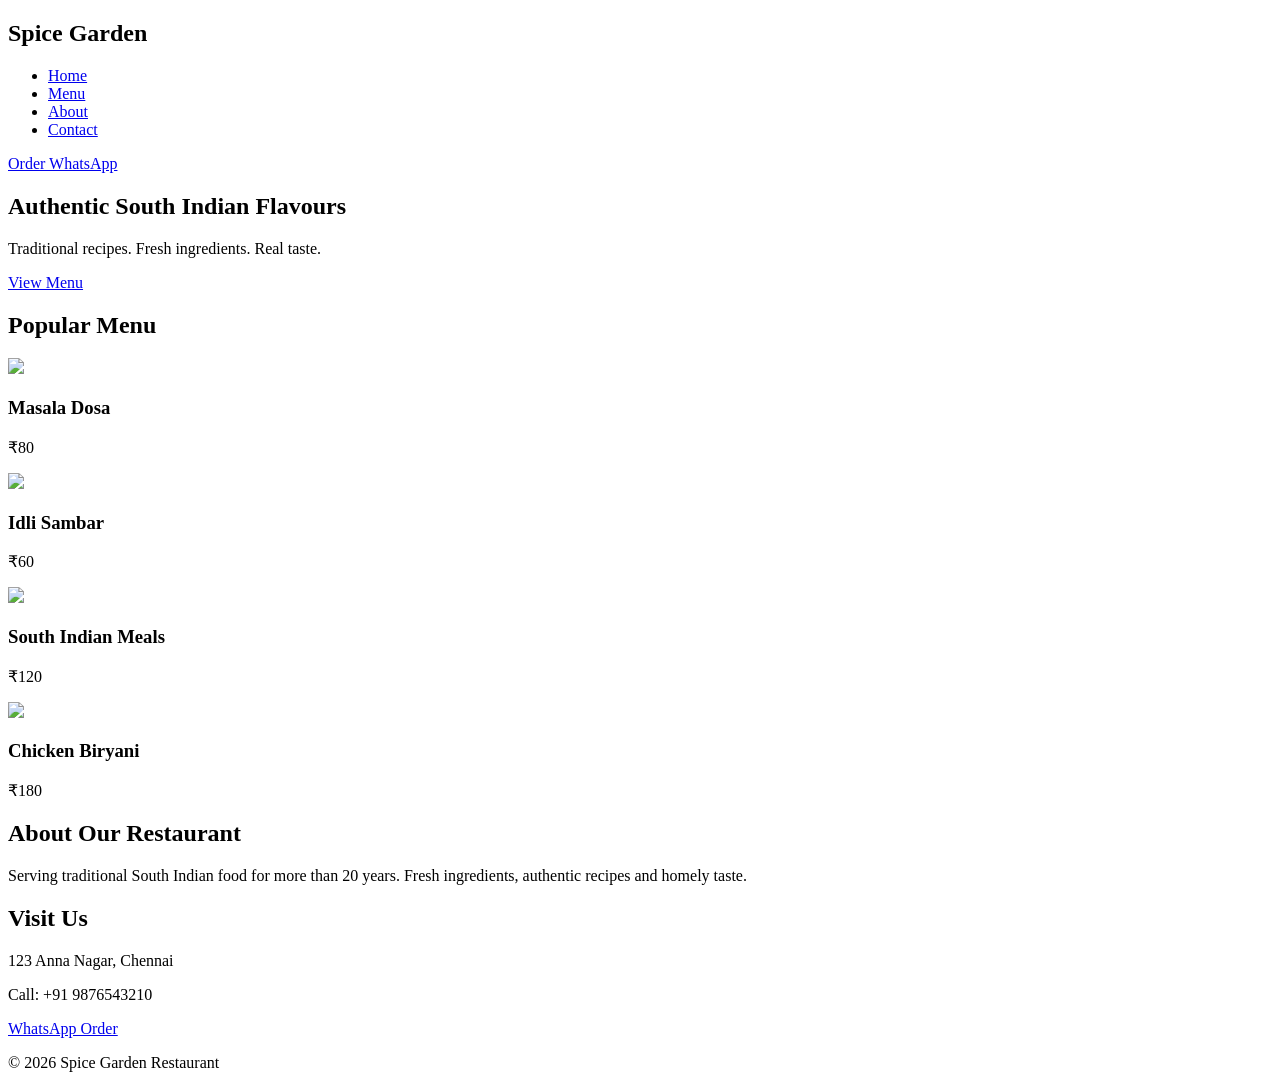
==== commit ca86537b: "Update index.html" ====
--- a/index.html
+++ b/index.html
@@ -1,211 +1,127 @@
-<!-- index.html -->
 <!DOCTYPE html>
 <html lang="en">
 <head>
-  <meta charset="UTF-8">
-  <meta name="viewport" content="width=device-width, initial-scale=1.0">
-  <!-- SEO tags: local business, Chennai based (example city) -->
-  <title>Madras Marina | Authentic South Indian Restaurant in Chennai</title>
-  <meta name="description" content="Madras Marina serves authentic Chettinad, Tamil Nadu & Kerala dishes in Chennai. Visit us for dosa, idli, seafood specials & traditional thali.">
-  <meta name="keywords" content="South Indian restaurant Chennai, best dosa in Chennai, Chettinad chicken, vegetarian South Indian, Marina Beach road eatery">
-  <meta name="geo.region" content="IN-TN">
-  <meta name="geo.placename" content="Chennai">
-  <!-- Open Graph (optional but nice) -->
-  <meta property="og:title" content="Madras Marina - Authentic South Indian Flavours">
-  <meta property="og:type" content="website">
-  <meta property="og:image" content="images/hero-placeholder.jpg">
-  <meta property="og:description" content="Traditional recipes from Tamil Nadu, Kerala & Andhra. Dine-in or order via WhatsApp.">
-  <!-- Link to CSS -->
-  <link rel="stylesheet" href="css/style.css">
-  <!-- Font Awesome for icons (lightweight CDN) -->
-  <link rel="stylesheet" href="https://cdnjs.cloudflare.com/ajax/libs/font-awesome/6.0.0-beta3/css/all.min.css">
+<meta charset="UTF-8">
+<meta name="viewport" content="width=device-width, initial-scale=1.0">
+
+<title>Spice Garden Restaurant | South Indian Food</title>
+<meta name="description" content="Authentic South Indian restaurant. Dosa, meals, biryani. Order via WhatsApp or visit our restaurant.">
+
+<link rel="stylesheet" href="css/style.css">
+
 </head>
+
 <body>
-  <!-- Navigation -->
-  <header class="header">
-    <nav class="navbar">
-      <div class="nav-container">
-        <a href="index.html" class="logo">Madras Marina <span class="logo-south">साउथ इंडियन</span></a>
-        <button class="mobile-toggle" id="mobile-toggle" aria-label="Toggle navigation">
-          <i class="fas fa-bars"></i>
-        </button>
-        <ul class="nav-menu" id="nav-menu">
-          <li><a href="#home" class="nav-link">Home</a></li>
-          <li><a href="#specials" class="nav-link">Specials</a></li>
-          <li><a href="#menu" class="nav-link">Menu</a></li>
-          <li><a href="#gallery" class="nav-link">Gallery</a></li>
-          <li><a href="#contact" class="nav-link">Contact</a></li>
-          <!-- WhatsApp order button (also in nav for quick action) -->
-          <li class="whatsapp-nav">
-            <a href="https://wa.me/919876543210?text=Hello%2C%20I'd%20like%20to%20order%20from%20Madras%20Marina" target="_blank" class="whatsapp-btn" rel="noopener noreferrer">
-              <i class="fab fa-whatsapp"></i> Order on WhatsApp
-            </a>
-          </li>
-        </ul>
-      </div>
-    </nav>
-  </header>
 
-  <main>
-    <!-- Hero Section with image placeholder -->
-    <section id="home" class="hero">
-      <div class="hero-image">
-        <!-- Image placeholder: chef/recommendation later replaced by bg in css -->
-      </div>
-      <div class="hero-overlay">
-        <div class="hero-content">
-          <h1>Authentic South Indian <br>Since 1985</h1>
-          <p>Chettinad curries • Malabar biryani • Fresh seafood • Crispy dosas</p>
-          <a href="#menu" class="btn-primary">Explore Our Menu</a>
-          <a href="https://wa.me/919876543210?text=Hi%2C%20I'd%20like%20to%20order%20takeaway%20from%20Madras%20Marina" target="_blank" class="btn-whatsapp" rel="noopener noreferrer">
-            <i class="fab fa-whatsapp"></i> WhatsApp Order
-          </a>
-        </div>
-      </div>
-    </section>
+<header class="navbar">
+<div class="container nav-flex">
 
-    <!-- Specials Section with image placeholders -->
-    <section id="specials" class="specials">
-      <div class="container">
-        <h2 class="section-title">Today's Specials</h2>
-        <div class="specials-grid">
-          <div class="special-card">
-            <div class="special-img">
-              <img src="images/special-chettinad.jpg" alt="Chettinad Chicken" loading="lazy">
-            </div>
-            <h3>Chettinad Pepper Chicken</h3>
-            <p>Authentic aromatic curry with freshly ground spices.</p>
-          </div>
-          <div class="special-card">
-            <div class="special-img">
-              <img src="images/special-meen.jpg" alt="Meen Moilee" loading="lazy">
-            </div>
-            <h3>Meen Moilee (Fish Stew)</h3>
-            <p>Kerala style fish in coconut milk & curry leaves.</p>
-          </div>
-          <div class="special-card">
-            <div class="special-img">
-              <img src="images/special-biryani.jpg" alt="Malabar Biryani" loading="lazy">
-            </div>
-            <h3>Malabar Biryani</h3>
-            <p>Fragrant short-grain rice with spiced mutton.</p>
-          </div>
-        </div>
-      </div>
-    </section>
+<h2 class="logo">Spice Garden</h2>
 
-    <!-- Menu Section with improved card design & food images -->
-    <section id="menu" class="menu">
-      <div class="container">
-        <h2 class="section-title">Our Signature Menu</h2>
-        <div class="menu-grid">
-          <!-- Breakfast / Tiffin items -->
-          <div class="menu-card">
-            <img src="images/menu-dosa.jpg" alt="Ghee Roast Dosa" class="menu-img" loading="lazy">
-            <div class="menu-content">
-              <h3>Ghee Roast Dosa <span class="price">₹185</span></h3>
-              <p>Crispy dosa basted with ghee, served with coconut chutney & sambar.</p>
-            </div>
-          </div>
-          <div class="menu-card">
-            <img src="images/menu-idli.jpg" alt="Idli Sambar" class="menu-img" loading="lazy">
-            <div class="menu-content">
-              <h3>Idli (2 pcs) <span class="price">₹90</span></h3>
-              <p>Soft rice cakes with lentil soup, chutney & spicy podi.</p>
-            </div>
-          </div>
-          <div class="menu-card">
-            <img src="images/menu-uttapam.jpg" alt="Onion Uttapam" class="menu-img" loading="lazy">
-            <div class="menu-content">
-              <h3>Onion Uttapam <span class="price">₹150</span></h3>
-              <p>Thick rice pancake topped with onions, tomatoes & chillies.</p>
-            </div>
-          </div>
-          <div class="menu-card">
-            <img src="images/menu-meals.jpg" alt="South Indian Thali" class="menu-img" loading="lazy">
-            <div class="menu-content">
-              <h3>Vegetarian Thali <span class="price">₹320</span></h3>
-              <p>Unlimited rice, sambar, rasam, poriyal, kootu, papad & buttermilk.</p>
-            </div>
-          </div>
-          <div class="menu-card">
-            <img src="images/menu-seafood.jpg" alt="Prawn Masala" class="menu-img" loading="lazy">
-            <div class="menu-content">
-              <h3>Prawn Masala <span class="price">₹410</span></h3>
-              <p>Fresh prawns cooked in coconut-based spicy gravy.</p>
-            </div>
-          </div>
-          <div class="menu-card">
-            <img src="images/menu-payassam.jpg" alt="Payasam" class="menu-img" loading="lazy">
-            <div class="menu-content">
-              <h3>Vermicelli Payasam <span class="price">₹120</span></h3>
-              <p>Traditional kheer with nuts, raisins & cardamom.</p>
-            </div>
-          </div>
-        </div>
-        <div class="menu-note">* All prices are in INR (incl. taxes). Ask our staff for daily specials.</div>
-      </div>
-    </section>
+<nav>
+<ul class="nav-links">
+<li><a href="#home">Home</a></li>
+<li><a href="#menu">Menu</a></li>
+<li><a href="#about">About</a></li>
+<li><a href="#contact">Contact</a></li>
+</ul>
+</nav>
 
-    <!-- Gallery Section (image placeholders) -->
-    <section id="gallery" class="gallery">
-      <div class="container">
-        <h2 class="section-title">Restaurant Gallery</h2>
-        <div class="gallery-grid">
-          <div class="gallery-item">
-            <img src="images/gallery-interior.jpg" alt="Restaurant interior with traditional decor" loading="lazy">
-          </div>
-          <div class="gallery-item">
-            <img src="images/gallery-dosa.jpg" alt="Chef making dosa" loading="lazy">
-          </div>
-          <div class="gallery-item">
-            <img src="images/gallery-banana-leaf.jpg" alt="Serving on banana leaf" loading="lazy">
-          </div>
-          <div class="gallery-item">
-            <img src="images/gallery-spices.jpg" alt="Fresh spices display" loading="lazy">
-          </div>
-        </div>
-      </div>
-    </section>
+<a class="order-btn" href="https://wa.me/919999999999" target="_blank">Order WhatsApp</a>
 
-    <!-- Contact + Google Maps Embed -->
-    <section id="contact" class="contact">
-      <div class="container">
-        <h2 class="section-title">Visit or Order</h2>
-        <div class="contact-wrapper">
-          <div class="contact-details">
-            <h3>Madras Marina <span class="badge">since 1985</span></h3>
-            <p><i class="fas fa-map-marker-alt"></i> 37, Marina Beach Road, Triplicane, Chennai – 600005</p>
-            <p><i class="fas fa-phone-alt"></i> <a href="tel:+914412345678">+91 44 1234 5678</a></p>
-            <p><i class="fas fa-envelope"></i> <a href="mailto:order@madrasmarina.in">order@madrasmarina.in</a></p>
-            <p><i class="far fa-clock"></i> Open daily: 7:00 AM – 11:00 PM</p>
-            <div class="whatsapp-contact">
-              <a href="https://wa.me/919876543210?text=Hungry%20for%20South%20Indian%20food!" target="_blank" class="whatsapp-large" rel="noopener noreferrer">
-                <i class="fab fa-whatsapp"></i> Order via WhatsApp
-              </a>
-            </div>
-          </div>
-          <div class="map-container">
-            <!-- Google Maps embed (placeholders coordinates for Chennai near Marina) -->
-            <iframe 
-              src="https://www.google.com/maps/embed?pb=!1m18!1m12!1m3!1d3887.2354153860136!2d80.27936671482257!3d13.050666590812007!2m3!1f0!2f0!3f0!3m2!1i1024!2i768!4f13.1!3m3!1m2!1s0x3a526f5a5a5a5b8d%3A0xb05f4fa9b5d3c2f!2sMarina%20Beach%2C%20Chennai%2C%20Tamil%20Nadu!5e0!3m2!1sen!2sin!4v1620000000000!5m2!1sen!2sin" 
-              width="100%" height="300" style="border:0;" allowfullscreen="" loading="lazy" referrerpolicy="no-referrer-when-downgrade">
-            </iframe>
-          </div>
-        </div>
-      </div>
-    </section>
-  </main>
+</div>
+</header>
 
-  <!-- Footer -->
-  <footer class="footer">
-    <div class="container">
-      <p>&copy; 2025 Madras Marina — Authentic South Indian Cuisine. All rights reserved.</p>
-      <p class="footer-small">Designed for Chennai foodies. Follow us <a href="#"><i class="fab fa-instagram"></i></a> <a href="#"><i class="fab fa-facebook"></i></a></p>
-    </div>
-  </footer>
+<section class="hero" id="home">
 
-  <!-- Link to JavaScript (mobile toggle & smooth scroll) -->
-  <script src="js/script.js"></script>
+<div class="hero-text">
+
+<h1>Authentic <span>South Indian</span> Flavours</h1>
+
+<p>Traditional recipes. Fresh ingredients. Real taste.</p>
+
+<a href="#menu" class="btn">View Menu</a>
+
+</div>
+
+</section>
+
+<section class="menu" id="menu">
+
+<div class="container">
+
+<h2>Popular Menu</h2>
+
+<div class="menu-grid">
+
+<div class="card">
+<img src="images/dosa.jpg">
+<h3>Masala Dosa</h3>
+<p>₹80</p>
+</div>
+
+<div class="card">
+<img src="images/idli.jpg">
+<h3>Idli Sambar</h3>
+<p>₹60</p>
+</div>
+
+<div class="card">
+<img src="images/meals.jpg">
+<h3>South Indian Meals</h3>
+<p>₹120</p>
+</div>
+
+<div class="card">
+<img src="images/biryani.jpg">
+<h3>Chicken Biryani</h3>
+<p>₹180</p>
+</div>
+
+</div>
+
+</div>
+
+</section>
+
+<section class="about" id="about">
+
+<div class="container">
+
+<h2>About Our Restaurant</h2>
+
+<p>
+Serving traditional South Indian food for more than 20 years.
+Fresh ingredients, authentic recipes and homely taste.
+</p>
+
+</div>
+
+</section>
+
+<section class="contact" id="contact">
+
+<div class="container">
+
+<h2>Visit Us</h2>
+
+<p>123 Anna Nagar, Chennai</p>
+
+<p>Call: +91 9876543210</p>
+
+<a class="btn" href="https://wa.me/919999999999">WhatsApp Order</a>
+
+</div>
+
+</section>
+
+<footer>
+
+<p>© 2026 Spice Garden Restaurant</p>
+
+</footer>
+
+<script src="js/script.js"></script>
+
 </body>
-                                                  </html>
+</html>
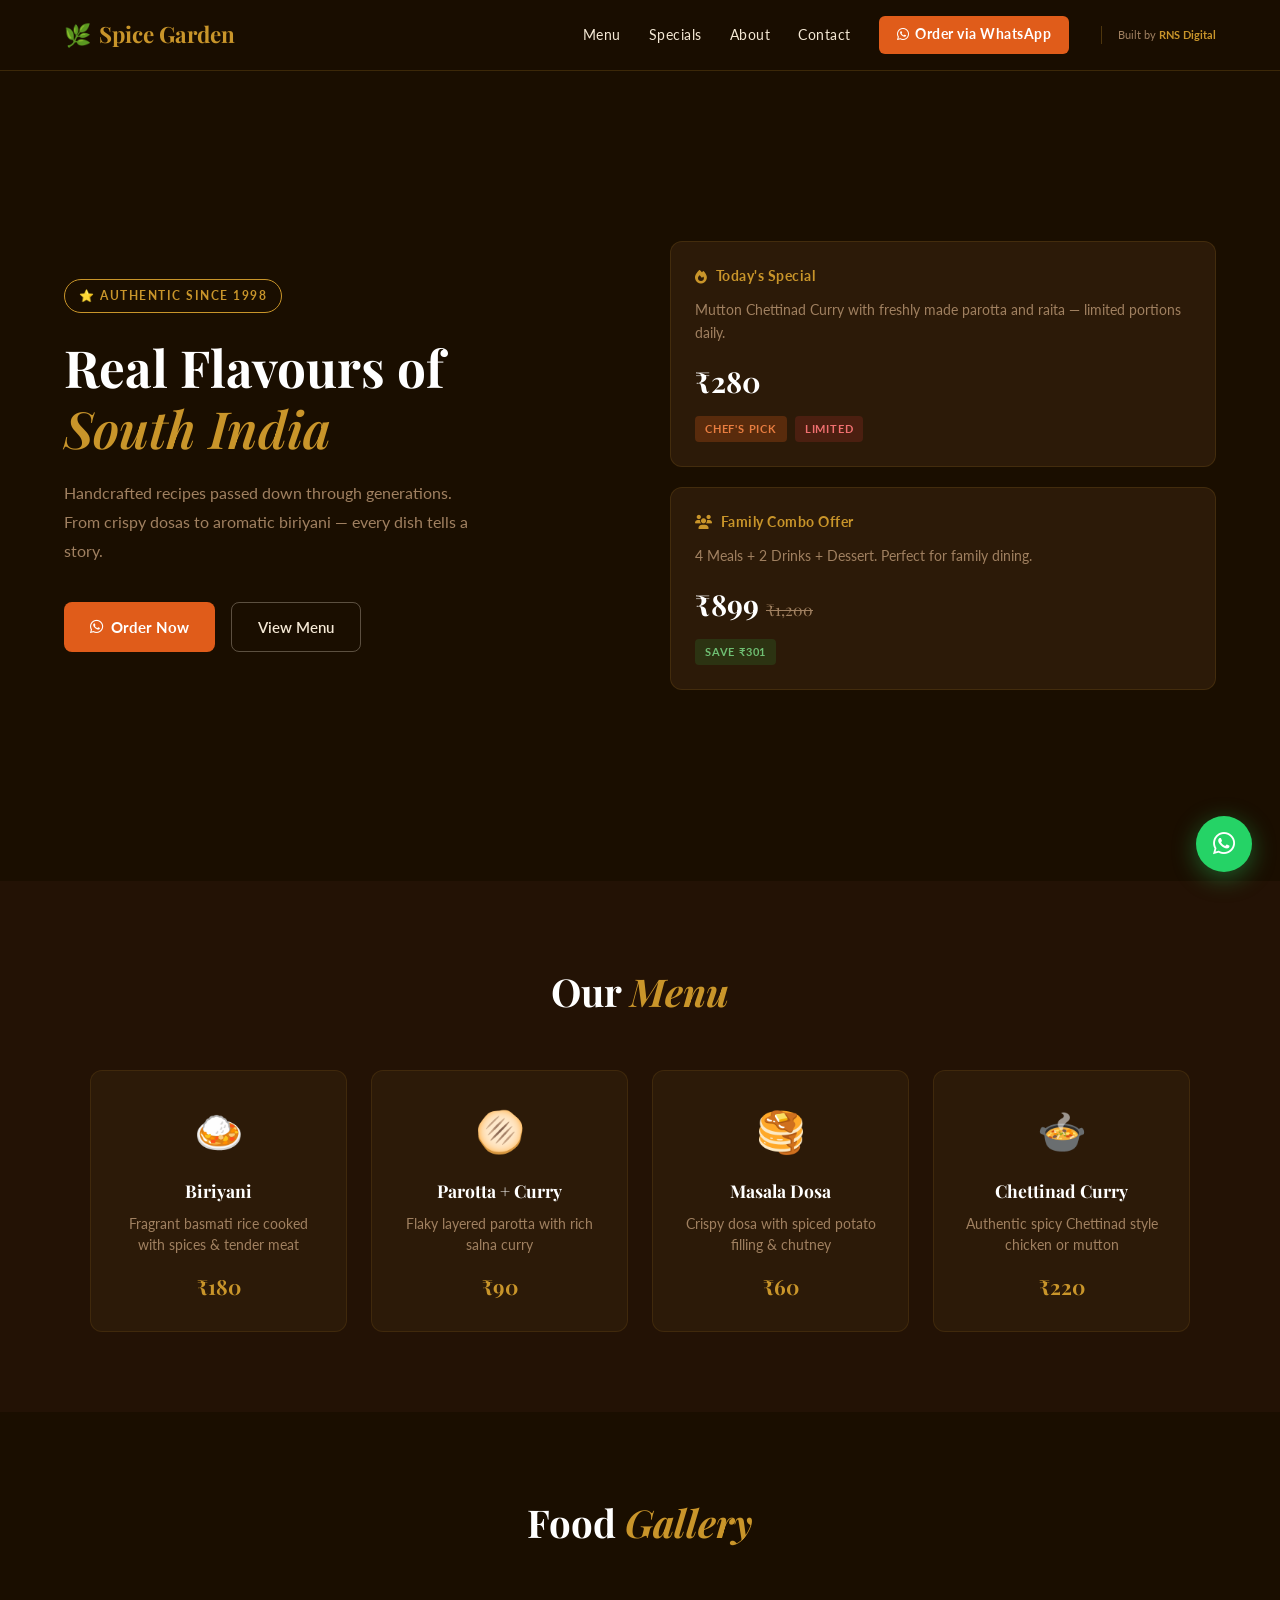
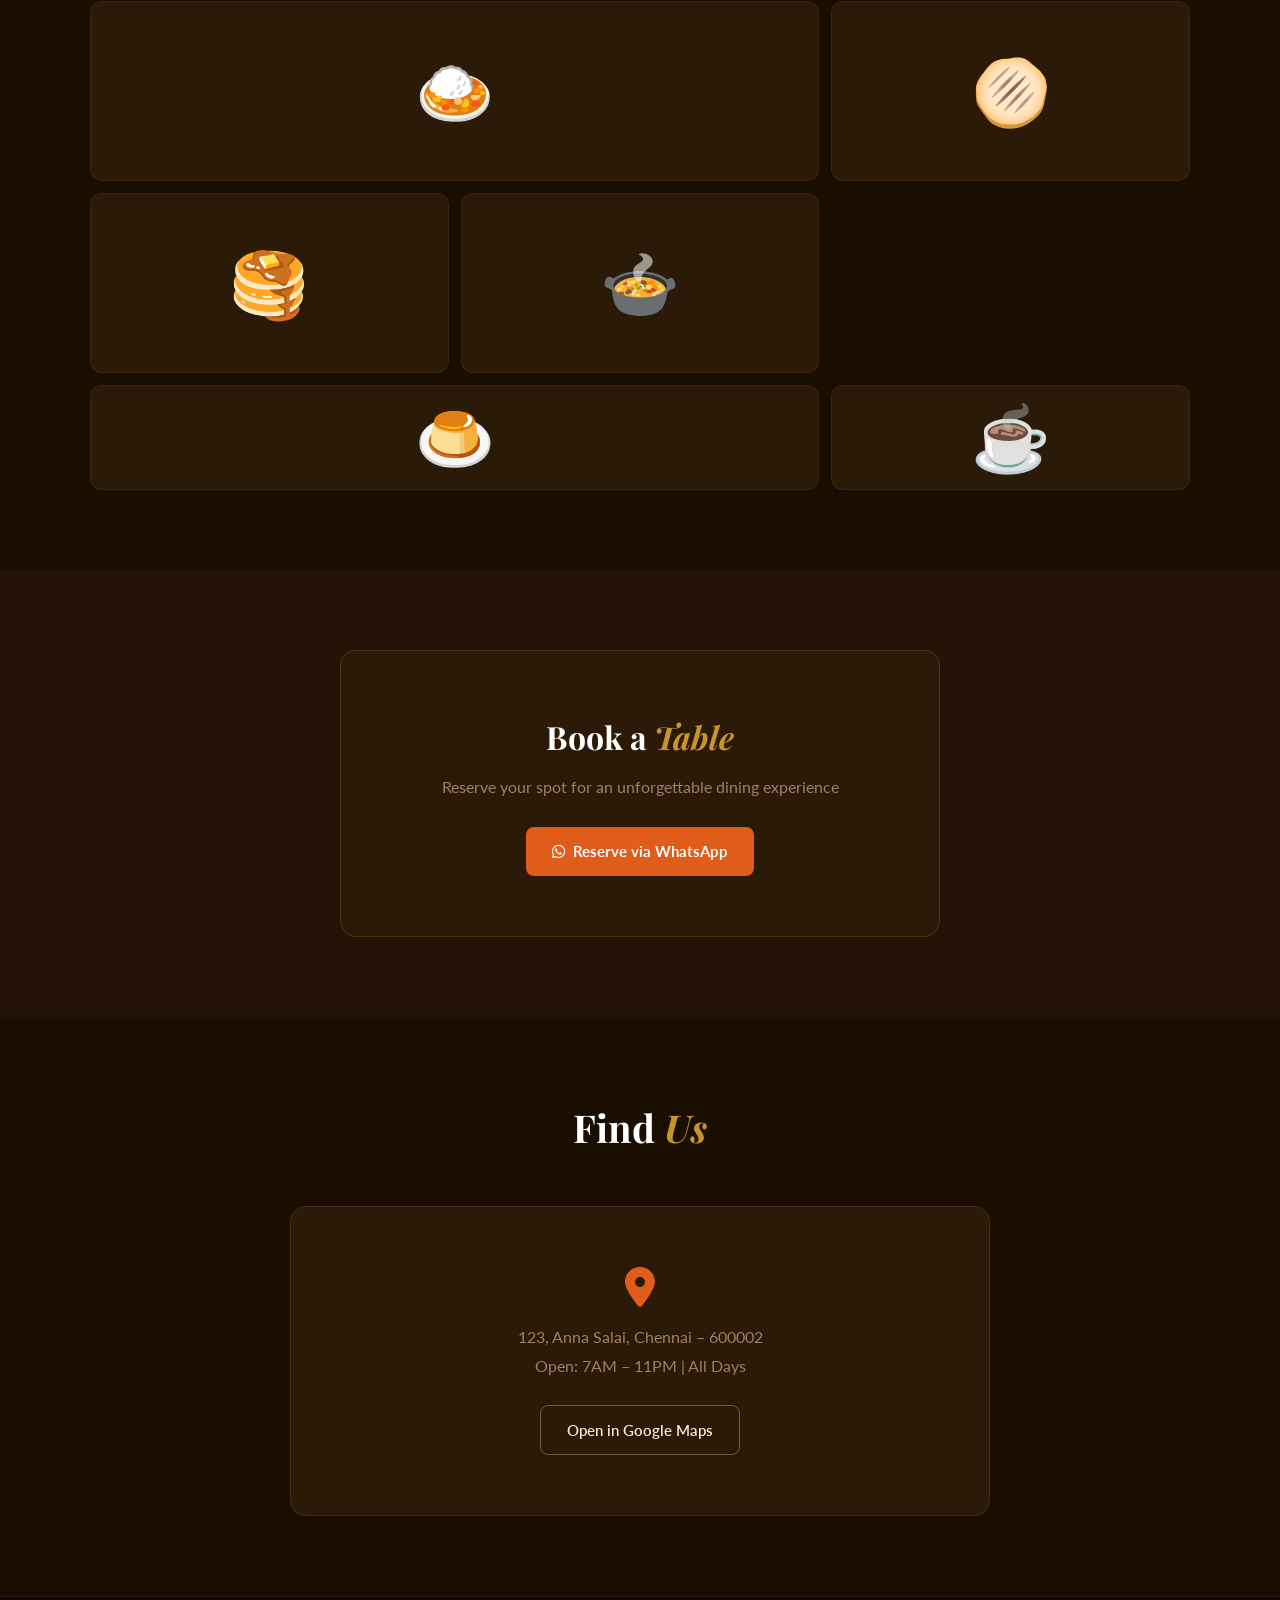
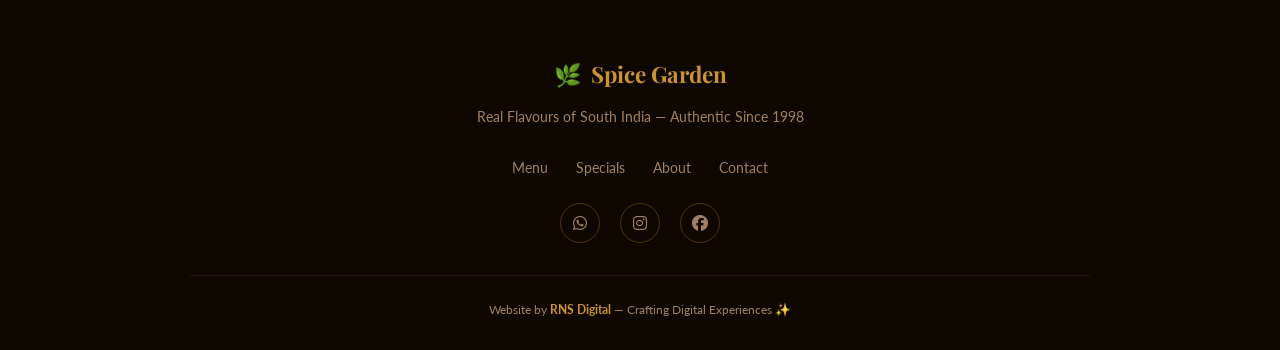
==== commit 45c99feb: "Add files via upload" ====
--- a/index.html
+++ b/index.html
@@ -1,127 +1,173 @@
 <!DOCTYPE html>
 <html lang="en">
 <head>
-<meta charset="UTF-8">
-<meta name="viewport" content="width=device-width, initial-scale=1.0">
-
-<title>Spice Garden Restaurant | South Indian Food</title>
-<meta name="description" content="Authentic South Indian restaurant. Dosa, meals, biryani. Order via WhatsApp or visit our restaurant.">
-
-<link rel="stylesheet" href="css/style.css">
-
+  <meta charset="UTF-8" />
+  <meta name="viewport" content="width=device-width, initial-scale=1.0"/>
+  <title>Spice Garden – Real Flavours of South India</title>
+  <link rel="stylesheet" href="css/style.css" />
+  <link href="https://fonts.googleapis.com/css2?family=Playfair+Display:ital,wght@0,700;1,600&family=Lato:wght@300;400;700&display=swap" rel="stylesheet"/>
+  <link rel="stylesheet" href="https://cdnjs.cloudflare.com/ajax/libs/font-awesome/6.4.0/css/all.min.css"/>
 </head>
-
 <body>
 
-<header class="navbar">
-<div class="container nav-flex">
+  <!-- ✅ HEADER - Built by RNS Digital -->
+  <header class="site-header">
+    <div class="header-inner">
+      <div class="logo">
+        <span class="logo-icon">🌿</span>
+        <span class="logo-text">Spice Garden</span>
+      </div>
+      <nav class="nav-links">
+        <a href="#">Menu</a>
+        <a href="#">Specials</a>
+        <a href="#">About</a>
+        <a href="#">Contact</a>
+        <a href="https://wa.me/919999999999" class="btn-whatsapp" target="_blank">
+          <i class="fab fa-whatsapp"></i> Order via WhatsApp
+        </a>
+      </nav>
+      <div class="built-by-header">Built by <strong>RNS Digital</strong></div>
+    </div>
+  </header>
 
-<h2 class="logo">Spice Garden</h2>
+  <!-- ✅ HERO SECTION -->
+  <section class="hero">
+    <div class="hero-left">
+      <div class="badge">⭐ AUTHENTIC SINCE 1998</div>
+      <h1 class="hero-title">
+        Real Flavours of<br/>
+        <em>South India</em>
+      </h1>
+      <p class="hero-desc">
+        Handcrafted recipes passed down through generations. From crispy dosas to aromatic biriyani — every dish tells a story.
+      </p>
+      <div class="hero-btns">
+        <a href="https://wa.me/919999999999" class="btn-primary" target="_blank">
+          <i class="fab fa-whatsapp"></i> Order Now
+        </a>
+        <a href="pages/menu.html" class="btn-outline">View Menu</a>
+      </div>
+    </div>
 
-<nav>
-<ul class="nav-links">
-<li><a href="#home">Home</a></li>
-<li><a href="#menu">Menu</a></li>
-<li><a href="#about">About</a></li>
-<li><a href="#contact">Contact</a></li>
-</ul>
-</nav>
+    <div class="hero-right">
+      <div class="card special-card">
+        <div class="card-label"><i class="fas fa-fire"></i> Today's Special</div>
+        <p class="card-desc">Mutton Chettinad Curry with freshly made parotta and raita — limited portions daily.</p>
+        <div class="card-price">₹280</div>
+        <div class="tags">
+          <span class="tag orange">CHEF'S PICK</span>
+          <span class="tag red">LIMITED</span>
+        </div>
+      </div>
 
-<a class="order-btn" href="https://wa.me/919999999999" target="_blank">Order WhatsApp</a>
+      <div class="card combo-card">
+        <div class="card-label"><i class="fas fa-users"></i> Family Combo Offer</div>
+        <p class="card-desc">4 Meals + 2 Drinks + Dessert. Perfect for family dining.</p>
+        <div class="card-price">
+          ₹899 <span class="old-price">₹1,200</span>
+        </div>
+        <div class="tags">
+          <span class="tag green">SAVE ₹301</span>
+        </div>
+      </div>
+    </div>
+  </section>
 
-</div>
-</header>
+  <!-- ✅ MENU SECTION -->
+  <section class="menu-section">
+    <h2 class="section-title">Our <em>Menu</em></h2>
+    <div class="menu-grid">
+      <div class="menu-card">
+        <div class="menu-emoji">🍛</div>
+        <h3>Biriyani</h3>
+        <p>Fragrant basmati rice cooked with spices & tender meat</p>
+        <span class="price">₹180</span>
+      </div>
+      <div class="menu-card">
+        <div class="menu-emoji">🫓</div>
+        <h3>Parotta + Curry</h3>
+        <p>Flaky layered parotta with rich salna curry</p>
+        <span class="price">₹90</span>
+      </div>
+      <div class="menu-card">
+        <div class="menu-emoji">🥞</div>
+        <h3>Masala Dosa</h3>
+        <p>Crispy dosa with spiced potato filling & chutney</p>
+        <span class="price">₹60</span>
+      </div>
+      <div class="menu-card">
+        <div class="menu-emoji">🍲</div>
+        <h3>Chettinad Curry</h3>
+        <p>Authentic spicy Chettinad style chicken or mutton</p>
+        <span class="price">₹220</span>
+      </div>
+    </div>
+  </section>
 
-<section class="hero" id="home">
+  <!-- ✅ GALLERY SECTION -->
+  <section class="gallery-section">
+    <h2 class="section-title">Food <em>Gallery</em></h2>
+    <div class="gallery-grid">
+      <div class="gallery-item g1">🍛</div>
+      <div class="gallery-item g2">🫓</div>
+      <div class="gallery-item g3">🥞</div>
+      <div class="gallery-item g4">🍲</div>
+      <div class="gallery-item g5">🍮</div>
+      <div class="gallery-item g6">☕</div>
+    </div>
+  </section>
 
-<div class="hero-text">
+  <!-- ✅ RESERVATION SECTION -->
+  <section class="reservation-section">
+    <div class="reservation-box">
+      <h2>Book a <em>Table</em></h2>
+      <p>Reserve your spot for an unforgettable dining experience</p>
+      <a href="https://wa.me/919999999999?text=I%20want%20to%20book%20a%20table" class="btn-primary" target="_blank">
+        <i class="fab fa-whatsapp"></i> Reserve via WhatsApp
+      </a>
+    </div>
+  </section>
 
-<h1>Authentic <span>South Indian</span> Flavours</h1>
+  <!-- ✅ MAP SECTION -->
+  <section class="map-section">
+    <h2 class="section-title">Find <em>Us</em></h2>
+    <div class="map-placeholder">
+      <i class="fas fa-map-marker-alt"></i>
+      <p>123, Anna Salai, Chennai – 600002<br/>Open: 7AM – 11PM | All Days</p>
+      <a href="https://maps.google.com" target="_blank" class="btn-outline">Open in Google Maps</a>
+    </div>
+  </section>
 
-<p>Traditional recipes. Fresh ingredients. Real taste.</p>
+  <!-- ✅ FOOTER - Website by RNS Digital -->
+  <footer class="site-footer">
+    <div class="footer-inner">
+      <div class="footer-logo">
+        <span class="logo-icon">🌿</span>
+        <span class="logo-text">Spice Garden</span>
+      </div>
+      <p class="footer-tagline">Real Flavours of South India — Authentic Since 1998</p>
+      <div class="footer-links">
+        <a href="#">Menu</a>
+        <a href="#">Specials</a>
+        <a href="#">About</a>
+        <a href="#">Contact</a>
+      </div>
+      <div class="footer-social">
+        <a href="#"><i class="fab fa-whatsapp"></i></a>
+        <a href="#"><i class="fab fa-instagram"></i></a>
+        <a href="#"><i class="fab fa-facebook"></i></a>
+      </div>
+      <div class="footer-credit">
+        Website by <strong>RNS Digital</strong> — Crafting Digital Experiences ✨
+      </div>
+    </div>
+  </footer>
 
-<a href="#menu" class="btn">View Menu</a>
+  <!-- ✅ WhatsApp Floating Button -->
+  <a href="https://wa.me/919999999999" class="whatsapp-float" target="_blank">
+    <i class="fab fa-whatsapp"></i>
+  </a>
 
-</div>
-
-</section>
-
-<section class="menu" id="menu">
-
-<div class="container">
-
-<h2>Popular Menu</h2>
-
-<div class="menu-grid">
-
-<div class="card">
-<img src="images/dosa.jpg">
-<h3>Masala Dosa</h3>
-<p>₹80</p>
-</div>
-
-<div class="card">
-<img src="images/idli.jpg">
-<h3>Idli Sambar</h3>
-<p>₹60</p>
-</div>
-
-<div class="card">
-<img src="images/meals.jpg">
-<h3>South Indian Meals</h3>
-<p>₹120</p>
-</div>
-
-<div class="card">
-<img src="images/biryani.jpg">
-<h3>Chicken Biryani</h3>
-<p>₹180</p>
-</div>
-
-</div>
-
-</div>
-
-</section>
-
-<section class="about" id="about">
-
-<div class="container">
-
-<h2>About Our Restaurant</h2>
-
-<p>
-Serving traditional South Indian food for more than 20 years.
-Fresh ingredients, authentic recipes and homely taste.
-</p>
-
-</div>
-
-</section>
-
-<section class="contact" id="contact">
-
-<div class="container">
-
-<h2>Visit Us</h2>
-
-<p>123 Anna Nagar, Chennai</p>
-
-<p>Call: +91 9876543210</p>
-
-<a class="btn" href="https://wa.me/919999999999">WhatsApp Order</a>
-
-</div>
-
-</section>
-
-<footer>
-
-<p>© 2026 Spice Garden Restaurant</p>
-
-</footer>
-
-<script src="js/script.js"></script>
-
+  <script src="js/main.js"></script>
 </body>
 </html>
--- a/css/style.css
+++ b/css/style.css
@@ -0,0 +1,585 @@
+/* =============================================
+   SPICE GARDEN RESTAURANT — CSS
+   Built by RNS Digital
+   ============================================= */
+
+:root {
+  --bg-dark:      #1a0e00;
+  --bg-card:      #2c1a08;
+  --bg-card2:     #231205;
+  --accent-gold:  #c9952a;
+  --accent-orange:#e05c1a;
+  --accent-green: #2e7d32;
+  --text-light:   #f5e9d5;
+  --text-muted:   #a08060;
+  --white:        #ffffff;
+  --font-display: 'Playfair Display', Georgia, serif;
+  --font-body:    'Lato', sans-serif;
+  --radius:       12px;
+  --transition:   0.3s ease;
+}
+
+* { margin: 0; padding: 0; box-sizing: border-box; }
+
+html { scroll-behavior: smooth; }
+
+body {
+  background-color: var(--bg-dark);
+  color: var(--text-light);
+  font-family: var(--font-body);
+  font-size: 16px;
+  line-height: 1.6;
+}
+
+/* =============================================
+   HEADER
+   ============================================= */
+.site-header {
+  position: sticky;
+  top: 0;
+  z-index: 100;
+  background: rgba(26, 14, 0, 0.95);
+  border-bottom: 1px solid rgba(201,149,42,0.2);
+  backdrop-filter: blur(10px);
+}
+
+.header-inner {
+  max-width: 1200px;
+  margin: 0 auto;
+  padding: 16px 24px;
+  display: flex;
+  align-items: center;
+  gap: 24px;
+}
+
+.logo {
+  display: flex;
+  align-items: center;
+  gap: 8px;
+  text-decoration: none;
+  flex-shrink: 0;
+}
+
+.logo-icon { font-size: 22px; }
+
+.logo-text {
+  font-family: var(--font-display);
+  font-size: 1.4rem;
+  color: var(--accent-gold);
+  font-weight: 700;
+}
+
+.nav-links {
+  display: flex;
+  align-items: center;
+  gap: 28px;
+  margin-left: auto;
+}
+
+.nav-links a {
+  color: var(--text-light);
+  text-decoration: none;
+  font-size: 0.9rem;
+  letter-spacing: 0.5px;
+  transition: color var(--transition);
+}
+
+.nav-links a:hover { color: var(--accent-gold); }
+
+.btn-whatsapp {
+  background: var(--accent-orange) !important;
+  color: var(--white) !important;
+  padding: 8px 18px;
+  border-radius: 6px;
+  font-weight: 700;
+  font-size: 0.85rem !important;
+  display: flex;
+  align-items: center;
+  gap: 6px;
+  transition: background var(--transition), transform var(--transition);
+}
+
+.btn-whatsapp:hover {
+  background: #c94f10 !important;
+  transform: scale(1.03);
+}
+
+.built-by-header {
+  font-size: 0.7rem;
+  color: var(--text-muted);
+  white-space: nowrap;
+  border-left: 1px solid rgba(201,149,42,0.3);
+  padding-left: 16px;
+  margin-left: 8px;
+}
+
+.built-by-header strong { color: var(--accent-gold); }
+
+/* =============================================
+   HERO
+   ============================================= */
+.hero {
+  max-width: 1200px;
+  margin: 0 auto;
+  padding: 80px 24px 100px;
+  display: grid;
+  grid-template-columns: 1fr 1fr;
+  gap: 60px;
+  align-items: center;
+  min-height: 90vh;
+}
+
+.badge {
+  display: inline-flex;
+  align-items: center;
+  gap: 6px;
+  border: 1px solid var(--accent-gold);
+  color: var(--accent-gold);
+  font-size: 0.75rem;
+  padding: 6px 14px;
+  border-radius: 999px;
+  letter-spacing: 1.5px;
+  font-weight: 700;
+  margin-bottom: 24px;
+}
+
+.hero-title {
+  font-family: var(--font-display);
+  font-size: clamp(2.2rem, 4vw, 3.2rem);
+  font-weight: 700;
+  line-height: 1.2;
+  color: var(--white);
+  margin-bottom: 20px;
+}
+
+.hero-title em {
+  color: var(--accent-gold);
+  font-style: italic;
+  font-weight: 600;
+}
+
+.hero-desc {
+  color: var(--text-muted);
+  font-size: 1rem;
+  line-height: 1.8;
+  max-width: 420px;
+  margin-bottom: 36px;
+}
+
+.hero-btns {
+  display: flex;
+  gap: 16px;
+  flex-wrap: wrap;
+}
+
+.btn-primary {
+  background: var(--accent-orange);
+  color: var(--white);
+  padding: 12px 26px;
+  border-radius: 8px;
+  font-weight: 700;
+  font-size: 0.95rem;
+  text-decoration: none;
+  display: inline-flex;
+  align-items: center;
+  gap: 8px;
+  transition: background var(--transition), transform var(--transition);
+}
+
+.btn-primary:hover {
+  background: #c94f10;
+  transform: translateY(-2px);
+}
+
+.btn-outline {
+  background: transparent;
+  color: var(--text-light);
+  padding: 12px 26px;
+  border-radius: 8px;
+  border: 1px solid rgba(245,233,213,0.3);
+  font-weight: 600;
+  font-size: 0.95rem;
+  text-decoration: none;
+  display: inline-flex;
+  align-items: center;
+  gap: 8px;
+  transition: border-color var(--transition), color var(--transition);
+}
+
+.btn-outline:hover {
+  border-color: var(--accent-gold);
+  color: var(--accent-gold);
+}
+
+/* Hero Cards */
+.hero-right {
+  display: flex;
+  flex-direction: column;
+  gap: 20px;
+}
+
+.card {
+  background: var(--bg-card);
+  border: 1px solid rgba(201,149,42,0.15);
+  border-radius: var(--radius);
+  padding: 24px;
+  transition: transform var(--transition), box-shadow var(--transition);
+}
+
+.card:hover {
+  transform: translateY(-4px);
+  box-shadow: 0 12px 40px rgba(0,0,0,0.4);
+}
+
+.card-label {
+  color: var(--accent-gold);
+  font-size: 0.85rem;
+  font-weight: 700;
+  letter-spacing: 0.5px;
+  margin-bottom: 10px;
+  display: flex;
+  align-items: center;
+  gap: 8px;
+}
+
+.card-desc {
+  color: var(--text-muted);
+  font-size: 0.9rem;
+  line-height: 1.6;
+  margin-bottom: 14px;
+}
+
+.card-price {
+  font-family: var(--font-display);
+  font-size: 1.8rem;
+  font-weight: 700;
+  color: var(--white);
+  margin-bottom: 12px;
+}
+
+.old-price {
+  font-size: 1rem;
+  color: var(--text-muted);
+  text-decoration: line-through;
+  font-weight: 400;
+}
+
+.tags { display: flex; gap: 8px; flex-wrap: wrap; }
+
+.tag {
+  font-size: 0.7rem;
+  font-weight: 700;
+  padding: 4px 10px;
+  border-radius: 4px;
+  letter-spacing: 0.8px;
+}
+
+.tag.orange { background: rgba(224,92,26,0.25); color: #e87d40; }
+.tag.red    { background: rgba(200,50,50,0.2);  color: #f07070; }
+.tag.green  { background: rgba(46,125,50,0.25); color: #6fbf73; }
+
+/* =============================================
+   MENU SECTION
+   ============================================= */
+.menu-section {
+  background: var(--bg-card2);
+  padding: 80px 24px;
+}
+
+.section-title {
+  font-family: var(--font-display);
+  font-size: clamp(1.8rem, 3vw, 2.4rem);
+  color: var(--white);
+  text-align: center;
+  margin-bottom: 48px;
+}
+
+.section-title em {
+  color: var(--accent-gold);
+  font-style: italic;
+}
+
+.menu-grid {
+  display: grid;
+  grid-template-columns: repeat(auto-fit, minmax(230px, 1fr));
+  gap: 24px;
+  max-width: 1100px;
+  margin: 0 auto;
+}
+
+.menu-card {
+  background: var(--bg-card);
+  border: 1px solid rgba(201,149,42,0.12);
+  border-radius: var(--radius);
+  padding: 28px 24px;
+  text-align: center;
+  transition: transform var(--transition), border-color var(--transition);
+}
+
+.menu-card:hover {
+  transform: translateY(-6px);
+  border-color: var(--accent-gold);
+}
+
+.menu-emoji { font-size: 2.5rem; margin-bottom: 14px; }
+
+.menu-card h3 {
+  font-family: var(--font-display);
+  color: var(--white);
+  font-size: 1.1rem;
+  margin-bottom: 8px;
+}
+
+.menu-card p {
+  color: var(--text-muted);
+  font-size: 0.88rem;
+  line-height: 1.5;
+  margin-bottom: 14px;
+}
+
+.price {
+  font-family: var(--font-display);
+  color: var(--accent-gold);
+  font-size: 1.3rem;
+  font-weight: 700;
+}
+
+/* =============================================
+   GALLERY
+   ============================================= */
+.gallery-section {
+  padding: 80px 24px;
+}
+
+.gallery-grid {
+  display: grid;
+  grid-template-columns: repeat(3, 1fr);
+  grid-template-rows: repeat(2, 180px);
+  gap: 12px;
+  max-width: 1100px;
+  margin: 0 auto;
+}
+
+.gallery-item {
+  background: var(--bg-card);
+  border-radius: var(--radius);
+  display: flex;
+  align-items: center;
+  justify-content: center;
+  font-size: 4rem;
+  border: 1px solid rgba(201,149,42,0.1);
+  transition: transform var(--transition), border-color var(--transition);
+  cursor: pointer;
+}
+
+.gallery-item:hover {
+  transform: scale(1.03);
+  border-color: var(--accent-gold);
+}
+
+.g1 { grid-column: span 2; }
+.g5 { grid-column: span 2; }
+
+/* =============================================
+   RESERVATION
+   ============================================= */
+.reservation-section {
+  background: var(--bg-card2);
+  padding: 80px 24px;
+}
+
+.reservation-box {
+  max-width: 600px;
+  margin: 0 auto;
+  text-align: center;
+  padding: 60px 40px;
+  background: var(--bg-card);
+  border-radius: 16px;
+  border: 1px solid rgba(201,149,42,0.2);
+}
+
+.reservation-box h2 {
+  font-family: var(--font-display);
+  font-size: 2rem;
+  color: var(--white);
+  margin-bottom: 12px;
+}
+
+.reservation-box h2 em {
+  color: var(--accent-gold);
+  font-style: italic;
+}
+
+.reservation-box p {
+  color: var(--text-muted);
+  margin-bottom: 28px;
+}
+
+/* =============================================
+   MAP
+   ============================================= */
+.map-section { padding: 80px 24px; }
+
+.map-placeholder {
+  max-width: 700px;
+  margin: 0 auto;
+  background: var(--bg-card);
+  border: 1px solid rgba(201,149,42,0.15);
+  border-radius: 16px;
+  padding: 60px 40px;
+  text-align: center;
+}
+
+.map-placeholder i {
+  font-size: 2.5rem;
+  color: var(--accent-orange);
+  margin-bottom: 16px;
+  display: block;
+}
+
+.map-placeholder p {
+  color: var(--text-muted);
+  margin-bottom: 24px;
+  line-height: 1.8;
+}
+
+/* =============================================
+   FOOTER
+   ============================================= */
+.site-footer {
+  background: #0f0800;
+  border-top: 1px solid rgba(201,149,42,0.15);
+  padding: 60px 24px 30px;
+}
+
+.footer-inner {
+  max-width: 900px;
+  margin: 0 auto;
+  text-align: center;
+}
+
+.footer-logo {
+  display: flex;
+  align-items: center;
+  justify-content: center;
+  gap: 10px;
+  margin-bottom: 12px;
+}
+
+.footer-tagline {
+  color: var(--text-muted);
+  font-size: 0.9rem;
+  margin-bottom: 28px;
+}
+
+.footer-links {
+  display: flex;
+  justify-content: center;
+  gap: 28px;
+  margin-bottom: 24px;
+}
+
+.footer-links a {
+  color: var(--text-muted);
+  text-decoration: none;
+  font-size: 0.9rem;
+  transition: color var(--transition);
+}
+
+.footer-links a:hover { color: var(--accent-gold); }
+
+.footer-social {
+  display: flex;
+  justify-content: center;
+  gap: 20px;
+  margin-bottom: 32px;
+}
+
+.footer-social a {
+  width: 40px;
+  height: 40px;
+  border-radius: 50%;
+  border: 1px solid rgba(201,149,42,0.3);
+  color: var(--text-muted);
+  text-decoration: none;
+  display: flex;
+  align-items: center;
+  justify-content: center;
+  transition: border-color var(--transition), color var(--transition);
+}
+
+.footer-social a:hover {
+  border-color: var(--accent-gold);
+  color: var(--accent-gold);
+}
+
+.footer-credit {
+  font-size: 0.78rem;
+  color: var(--text-muted);
+  border-top: 1px solid rgba(201,149,42,0.1);
+  padding-top: 24px;
+}
+
+.footer-credit strong { color: var(--accent-gold); }
+
+/* =============================================
+   WHATSAPP FLOAT
+   ============================================= */
+.whatsapp-float {
+  position: fixed;
+  bottom: 28px;
+  right: 28px;
+  width: 56px;
+  height: 56px;
+  background: #25d366;
+  color: white;
+  border-radius: 50%;
+  display: flex;
+  align-items: center;
+  justify-content: center;
+  font-size: 1.6rem;
+  text-decoration: none;
+  box-shadow: 0 6px 24px rgba(37,211,102,0.4);
+  z-index: 999;
+  transition: transform var(--transition), box-shadow var(--transition);
+  animation: pulse 2.5s infinite;
+}
+
+.whatsapp-float:hover {
+  transform: scale(1.1);
+  box-shadow: 0 10px 32px rgba(37,211,102,0.6);
+}
+
+@keyframes pulse {
+  0%, 100% { box-shadow: 0 6px 24px rgba(37,211,102,0.4); }
+  50%       { box-shadow: 0 6px 32px rgba(37,211,102,0.7); }
+}
+
+/* =============================================
+   RESPONSIVE
+   ============================================= */
+@media (max-width: 900px) {
+  .hero {
+    grid-template-columns: 1fr;
+    padding: 60px 20px;
+    min-height: unset;
+    gap: 40px;
+  }
+
+  .nav-links { display: none; }
+
+  .gallery-grid {
+    grid-template-columns: repeat(2, 1fr);
+    grid-template-rows: unset;
+  }
+
+  .g1, .g5 { grid-column: span 1; }
+
+  .built-by-header { display: none; }
+}
+
+@media (max-width: 480px) {
+  .hero-title { font-size: 2rem; }
+  .reservation-box { padding: 40px 20px; }
+  .map-placeholder { padding: 40px 20px; }
+}
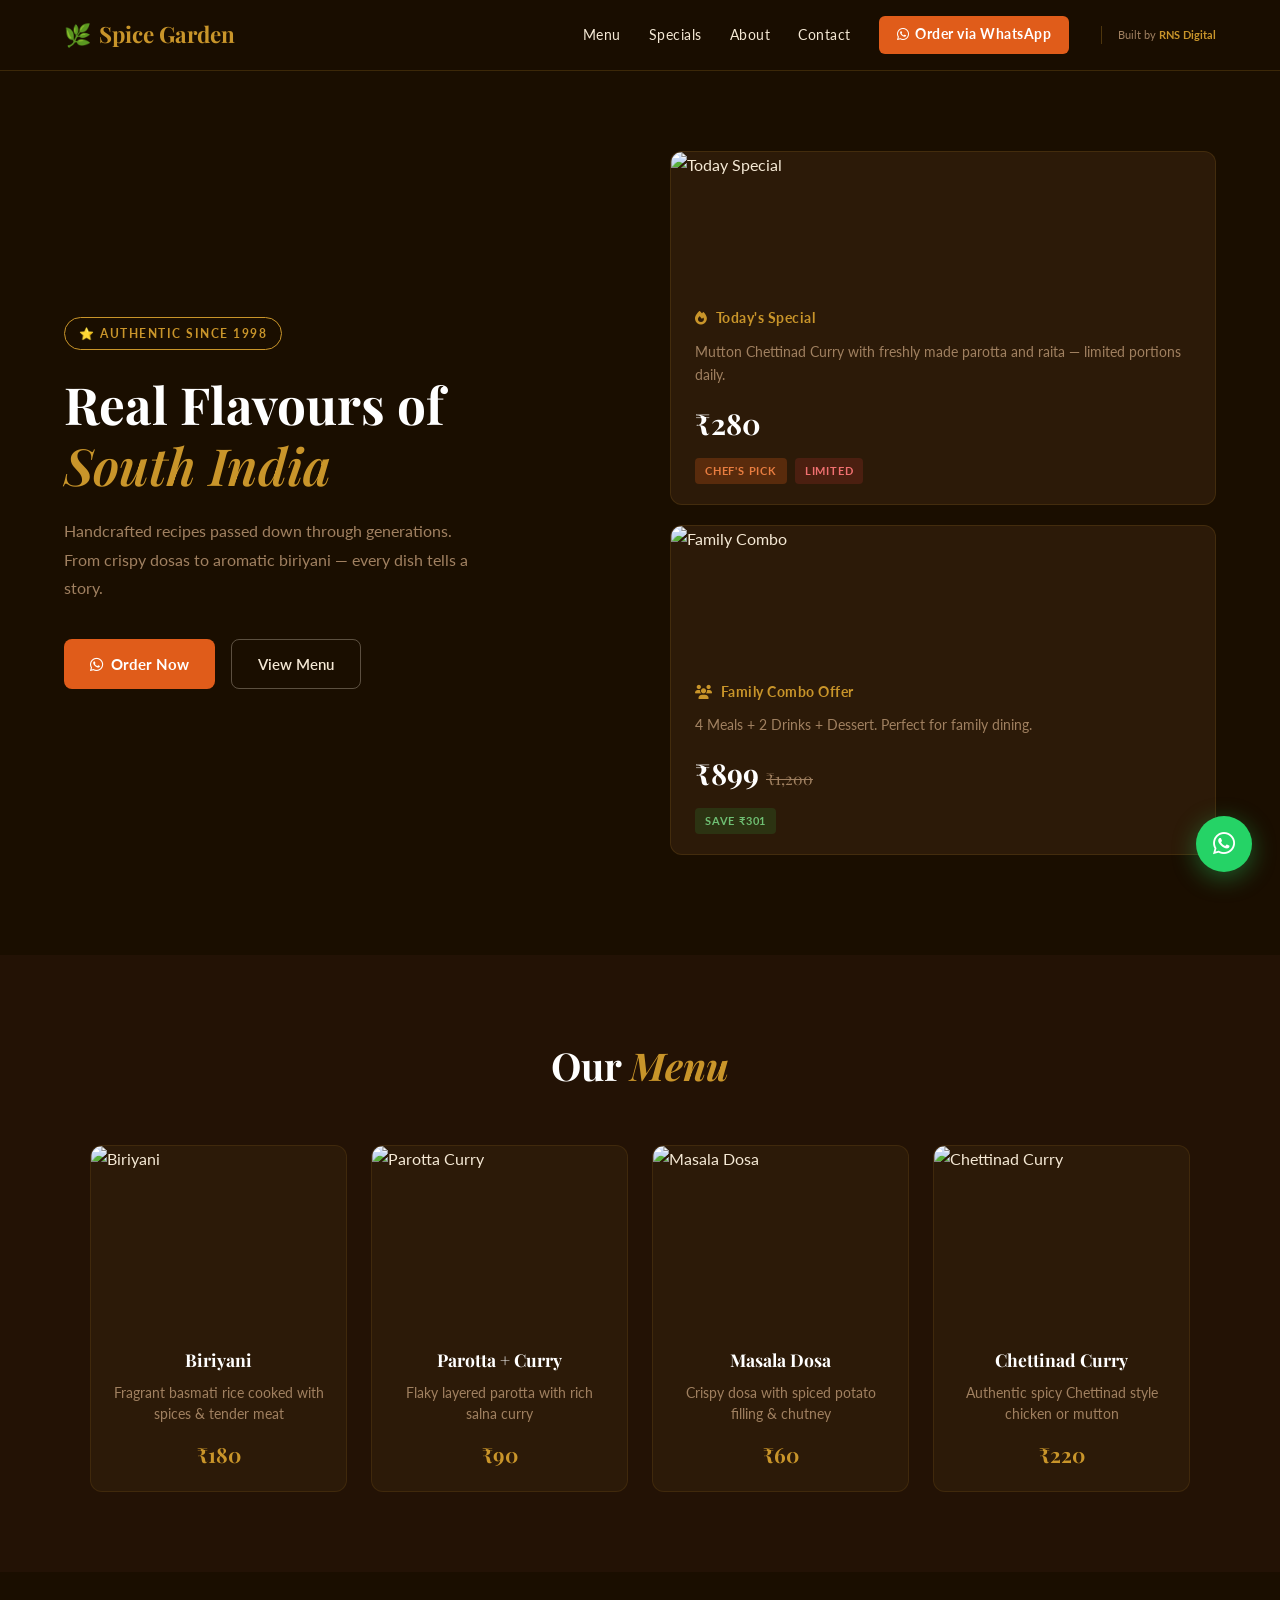
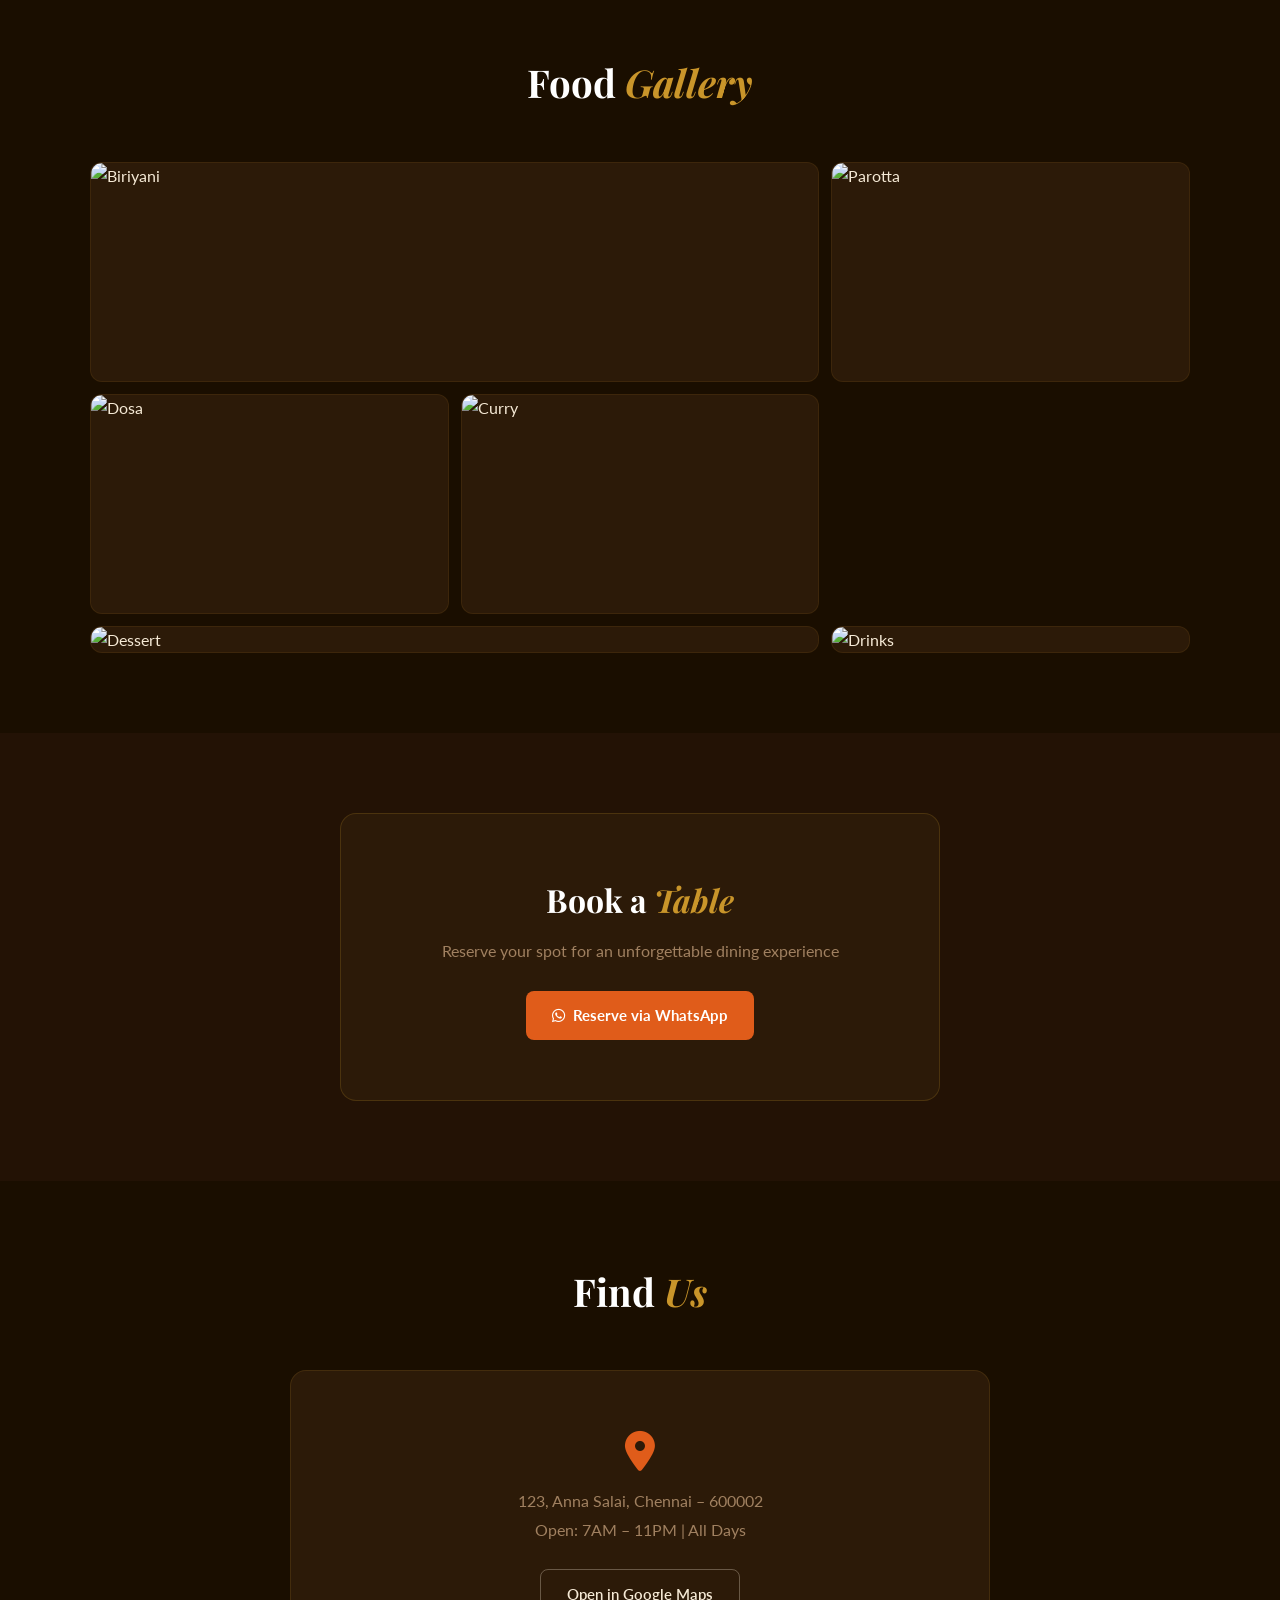
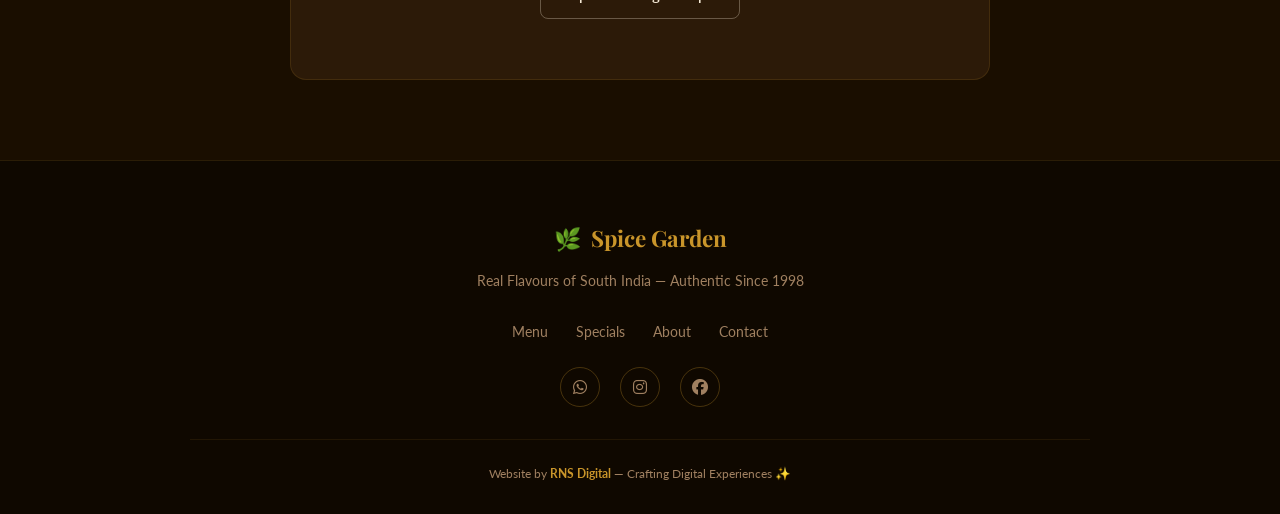
==== commit 74520f83: "Add files via upload" ====
--- a/index.html
+++ b/index.html
@@ -18,10 +18,10 @@
         <span class="logo-text">Spice Garden</span>
       </div>
       <nav class="nav-links">
-        <a href="#">Menu</a>
-        <a href="#">Specials</a>
-        <a href="#">About</a>
-        <a href="#">Contact</a>
+        <a href="#menu">Menu</a>
+        <a href="#specials">Specials</a>
+        <a href="#about">About</a>
+        <a href="#contact">Contact</a>
         <a href="https://wa.me/919999999999" class="btn-whatsapp" target="_blank">
           <i class="fab fa-whatsapp"></i> Order via WhatsApp
         </a>
@@ -51,6 +51,9 @@
 
     <div class="hero-right">
       <div class="card special-card">
+        <div class="card-img-wrap">
+          <img src="https://images.unsplash.com/photo-1585937421612-70a008356fbe?w=600&q=80" alt="Today Special" class="card-img"/>
+        </div>
         <div class="card-label"><i class="fas fa-fire"></i> Today's Special</div>
         <p class="card-desc">Mutton Chettinad Curry with freshly made parotta and raita — limited portions daily.</p>
         <div class="card-price">₹280</div>
@@ -61,6 +64,9 @@
       </div>
 
       <div class="card combo-card">
+        <div class="card-img-wrap">
+          <img src="https://images.unsplash.com/photo-1631452180519-c014fe946bc7?w=600&q=80" alt="Family Combo" class="card-img"/>
+        </div>
         <div class="card-label"><i class="fas fa-users"></i> Family Combo Offer</div>
         <p class="card-desc">4 Meals + 2 Drinks + Dessert. Perfect for family dining.</p>
         <div class="card-price">
@@ -74,51 +80,79 @@
   </section>
 
   <!-- ✅ MENU SECTION -->
-  <section class="menu-section">
+  <section class="menu-section" id="menu">
     <h2 class="section-title">Our <em>Menu</em></h2>
     <div class="menu-grid">
       <div class="menu-card">
-        <div class="menu-emoji">🍛</div>
-        <h3>Biriyani</h3>
-        <p>Fragrant basmati rice cooked with spices & tender meat</p>
-        <span class="price">₹180</span>
-      </div>
-      <div class="menu-card">
-        <div class="menu-emoji">🫓</div>
-        <h3>Parotta + Curry</h3>
-        <p>Flaky layered parotta with rich salna curry</p>
-        <span class="price">₹90</span>
-      </div>
-      <div class="menu-card">
-        <div class="menu-emoji">🥞</div>
-        <h3>Masala Dosa</h3>
-        <p>Crispy dosa with spiced potato filling & chutney</p>
-        <span class="price">₹60</span>
-      </div>
-      <div class="menu-card">
-        <div class="menu-emoji">🍲</div>
-        <h3>Chettinad Curry</h3>
-        <p>Authentic spicy Chettinad style chicken or mutton</p>
-        <span class="price">₹220</span>
+        <div class="menu-img-wrap">
+          <img src="https://images.unsplash.com/photo-1563379091339-03b21ab4a4f8?w=400&q=80" alt="Biriyani" class="menu-img"/>
+        </div>
+        <div class="menu-card-body">
+          <h3>Biriyani</h3>
+          <p>Fragrant basmati rice cooked with spices & tender meat</p>
+          <span class="price">₹180</span>
+        </div>
+      </div>
+      <div class="menu-card">
+        <div class="menu-img-wrap">
+          <img src="https://images.unsplash.com/photo-1601050690597-df0568f70950?w=400&q=80" alt="Parotta Curry" class="menu-img"/>
+        </div>
+        <div class="menu-card-body">
+          <h3>Parotta + Curry</h3>
+          <p>Flaky layered parotta with rich salna curry</p>
+          <span class="price">₹90</span>
+        </div>
+      </div>
+      <div class="menu-card">
+        <div class="menu-img-wrap">
+          <img src="https://images.unsplash.com/photo-1668236543090-82eba5ee5976?w=400&q=80" alt="Masala Dosa" class="menu-img"/>
+        </div>
+        <div class="menu-card-body">
+          <h3>Masala Dosa</h3>
+          <p>Crispy dosa with spiced potato filling & chutney</p>
+          <span class="price">₹60</span>
+        </div>
+      </div>
+      <div class="menu-card">
+        <div class="menu-img-wrap">
+          <img src="https://images.unsplash.com/photo-1585937421612-70a008356fbe?w=400&q=80" alt="Chettinad Curry" class="menu-img"/>
+        </div>
+        <div class="menu-card-body">
+          <h3>Chettinad Curry</h3>
+          <p>Authentic spicy Chettinad style chicken or mutton</p>
+          <span class="price">₹220</span>
+        </div>
       </div>
     </div>
   </section>
 
   <!-- ✅ GALLERY SECTION -->
-  <section class="gallery-section">
+  <section class="gallery-section" id="specials">
     <h2 class="section-title">Food <em>Gallery</em></h2>
     <div class="gallery-grid">
-      <div class="gallery-item g1">🍛</div>
-      <div class="gallery-item g2">🫓</div>
-      <div class="gallery-item g3">🥞</div>
-      <div class="gallery-item g4">🍲</div>
-      <div class="gallery-item g5">🍮</div>
-      <div class="gallery-item g6">☕</div>
+      <div class="gallery-item g1">
+        <img src="https://images.unsplash.com/photo-1563379091339-03b21ab4a4f8?w=800&q=80" alt="Biriyani"/>
+      </div>
+      <div class="gallery-item g2">
+        <img src="https://images.unsplash.com/photo-1601050690597-df0568f70950?w=400&q=80" alt="Parotta"/>
+      </div>
+      <div class="gallery-item g3">
+        <img src="https://images.unsplash.com/photo-1668236543090-82eba5ee5976?w=400&q=80" alt="Dosa"/>
+      </div>
+      <div class="gallery-item g4">
+        <img src="https://images.unsplash.com/photo-1585937421612-70a008356fbe?w=400&q=80" alt="Curry"/>
+      </div>
+      <div class="gallery-item g5">
+        <img src="https://images.unsplash.com/photo-1631452180519-c014fe946bc7?w=800&q=80" alt="Dessert"/>
+      </div>
+      <div class="gallery-item g6">
+        <img src="https://images.unsplash.com/photo-1544145945-f90425340c7e?w=400&q=80" alt="Drinks"/>
+      </div>
     </div>
   </section>
 
   <!-- ✅ RESERVATION SECTION -->
-  <section class="reservation-section">
+  <section class="reservation-section" id="about">
     <div class="reservation-box">
       <h2>Book a <em>Table</em></h2>
       <p>Reserve your spot for an unforgettable dining experience</p>
@@ -129,7 +163,7 @@
   </section>
 
   <!-- ✅ MAP SECTION -->
-  <section class="map-section">
+  <section class="map-section" id="contact">
     <h2 class="section-title">Find <em>Us</em></h2>
     <div class="map-placeholder">
       <i class="fas fa-map-marker-alt"></i>
--- a/css/style.css
+++ b/css/style.css
@@ -127,6 +127,7 @@
   gap: 60px;
   align-items: center;
   min-height: 90vh;
+  position: relative;
 }
 
 .badge {
@@ -222,7 +223,7 @@
   background: var(--bg-card);
   border: 1px solid rgba(201,149,42,0.15);
   border-radius: var(--radius);
-  padding: 24px;
+  overflow: hidden;
   transition: transform var(--transition), box-shadow var(--transition);
 }
 
@@ -231,6 +232,23 @@
   box-shadow: 0 12px 40px rgba(0,0,0,0.4);
 }
 
+.card-img-wrap {
+  width: 100%;
+  height: 140px;
+  overflow: hidden;
+}
+
+.card-img {
+  width: 100%;
+  height: 100%;
+  object-fit: cover;
+  transition: transform 0.5s ease;
+}
+
+.card:hover .card-img {
+  transform: scale(1.06);
+}
+
 .card-label {
   color: var(--accent-gold);
   font-size: 0.85rem;
@@ -240,6 +258,7 @@
   display: flex;
   align-items: center;
   gap: 8px;
+  padding: 16px 24px 0;
 }
 
 .card-desc {
@@ -247,6 +266,7 @@
   font-size: 0.9rem;
   line-height: 1.6;
   margin-bottom: 14px;
+  padding: 0 24px;
 }
 
 .card-price {
@@ -255,6 +275,7 @@
   font-weight: 700;
   color: var(--white);
   margin-bottom: 12px;
+  padding: 0 24px;
 }
 
 .old-price {
@@ -264,7 +285,12 @@
   font-weight: 400;
 }
 
-.tags { display: flex; gap: 8px; flex-wrap: wrap; }
+.tags {
+  display: flex;
+  gap: 8px;
+  flex-wrap: wrap;
+  padding: 0 24px 20px;
+}
 
 .tag {
   font-size: 0.7rem;
@@ -311,17 +337,37 @@
   background: var(--bg-card);
   border: 1px solid rgba(201,149,42,0.12);
   border-radius: var(--radius);
-  padding: 28px 24px;
-  text-align: center;
-  transition: transform var(--transition), border-color var(--transition);
+  overflow: hidden;
+  transition: transform var(--transition), border-color var(--transition), box-shadow var(--transition);
 }
 
 .menu-card:hover {
   transform: translateY(-6px);
   border-color: var(--accent-gold);
-}
-
-.menu-emoji { font-size: 2.5rem; margin-bottom: 14px; }
+  box-shadow: 0 16px 40px rgba(0,0,0,0.5);
+}
+
+.menu-img-wrap {
+  width: 100%;
+  height: 180px;
+  overflow: hidden;
+}
+
+.menu-img {
+  width: 100%;
+  height: 100%;
+  object-fit: cover;
+  transition: transform 0.5s ease;
+}
+
+.menu-card:hover .menu-img {
+  transform: scale(1.08);
+}
+
+.menu-card-body {
+  padding: 20px;
+  text-align: center;
+}
 
 .menu-card h3 {
   font-family: var(--font-display);
@@ -354,7 +400,7 @@
 .gallery-grid {
   display: grid;
   grid-template-columns: repeat(3, 1fr);
-  grid-template-rows: repeat(2, 180px);
+  grid-template-rows: repeat(2, 220px);
   gap: 12px;
   max-width: 1100px;
   margin: 0 auto;
@@ -363,18 +409,27 @@
 .gallery-item {
   background: var(--bg-card);
   border-radius: var(--radius);
-  display: flex;
-  align-items: center;
-  justify-content: center;
-  font-size: 4rem;
+  overflow: hidden;
   border: 1px solid rgba(201,149,42,0.1);
   transition: transform var(--transition), border-color var(--transition);
   cursor: pointer;
 }
 
+.gallery-item img {
+  width: 100%;
+  height: 100%;
+  object-fit: cover;
+  transition: transform 0.5s ease;
+  display: block;
+}
+
 .gallery-item:hover {
-  transform: scale(1.03);
+  transform: scale(1.02);
   border-color: var(--accent-gold);
+}
+
+.gallery-item:hover img {
+  transform: scale(1.08);
 }
 
 .g1 { grid-column: span 2; }
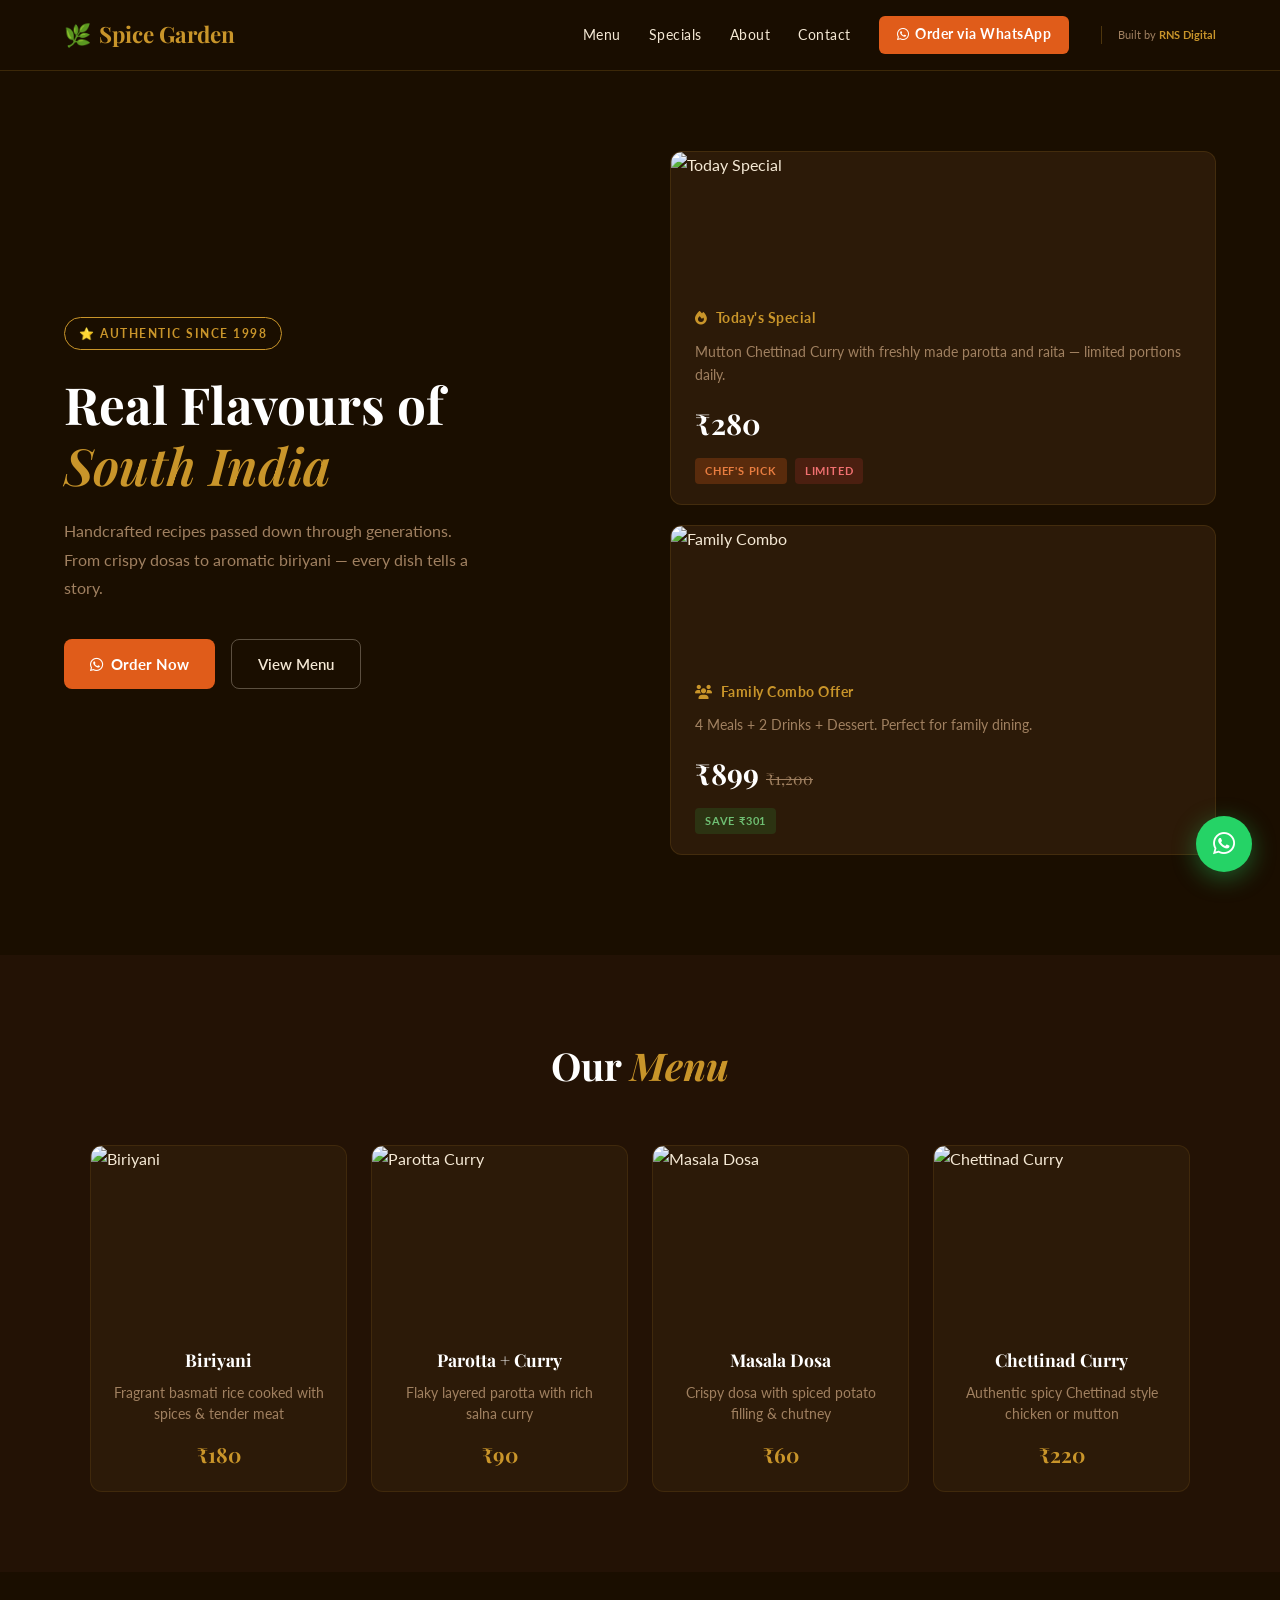
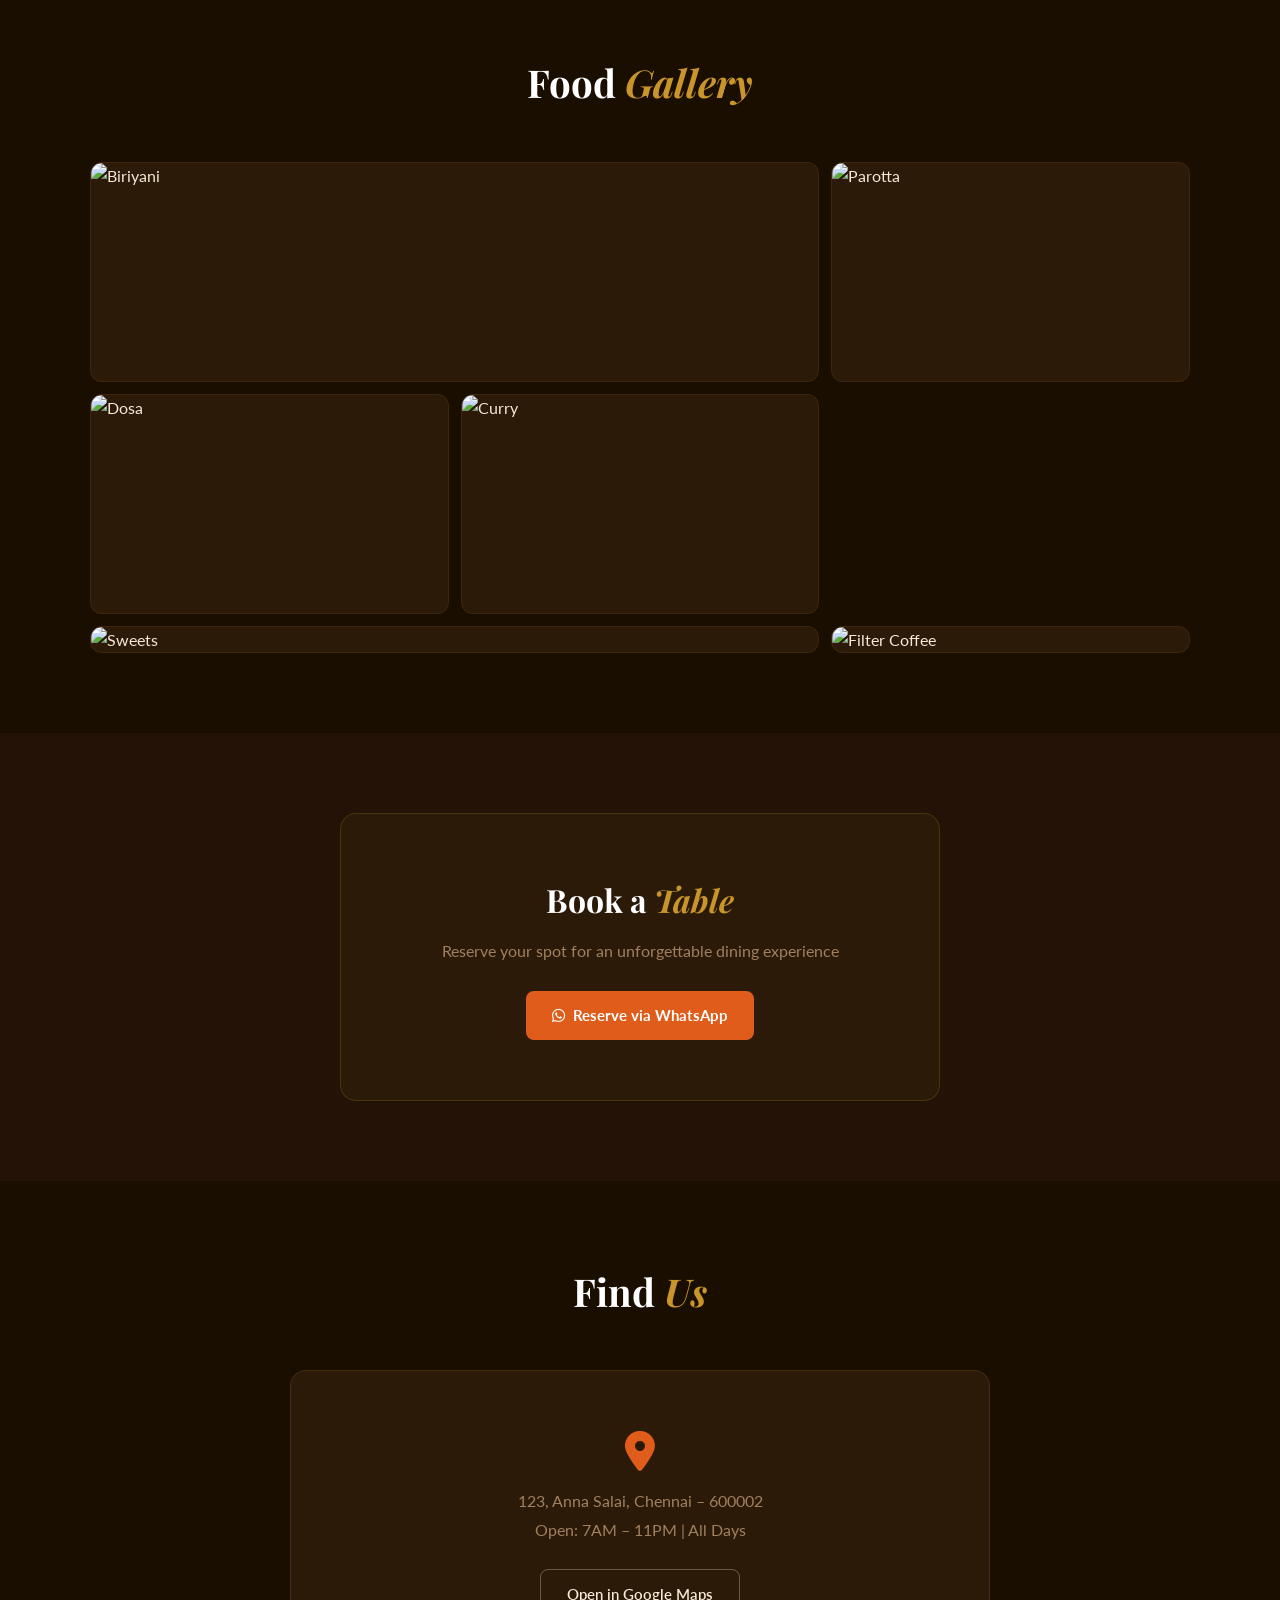
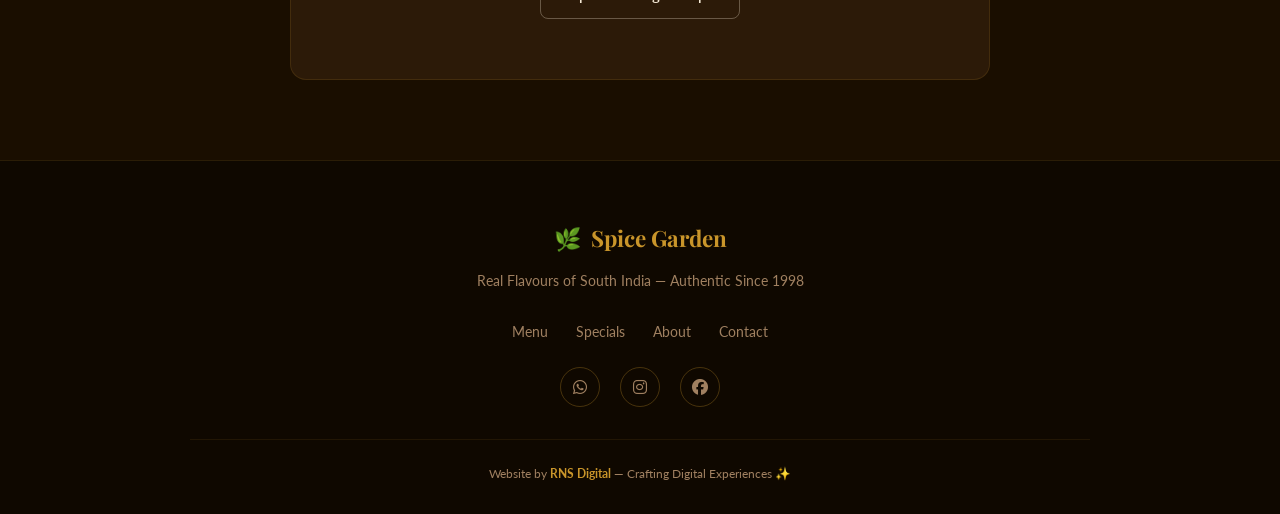
==== commit 90272a1c: "Update index.html" ====
--- a/index.html
+++ b/index.html
@@ -52,7 +52,7 @@
     <div class="hero-right">
       <div class="card special-card">
         <div class="card-img-wrap">
-          <img src="https://images.unsplash.com/photo-1585937421612-70a008356fbe?w=600&q=80" alt="Today Special" class="card-img"/>
+          <img src="https://images.pexels.com/photos/2474661/pexels-photo-2474661.jpeg?w=600&auto=compress" alt="Today Special" class="card-img"/>
         </div>
         <div class="card-label"><i class="fas fa-fire"></i> Today's Special</div>
         <p class="card-desc">Mutton Chettinad Curry with freshly made parotta and raita — limited portions daily.</p>
@@ -65,7 +65,7 @@
 
       <div class="card combo-card">
         <div class="card-img-wrap">
-          <img src="https://images.unsplash.com/photo-1631452180519-c014fe946bc7?w=600&q=80" alt="Family Combo" class="card-img"/>
+          <img src="https://images.pexels.com/photos/958545/pexels-photo-958545.jpeg?w=600&auto=compress" alt="Family Combo" class="card-img"/>
         </div>
         <div class="card-label"><i class="fas fa-users"></i> Family Combo Offer</div>
         <p class="card-desc">4 Meals + 2 Drinks + Dessert. Perfect for family dining.</p>
@@ -85,7 +85,7 @@
     <div class="menu-grid">
       <div class="menu-card">
         <div class="menu-img-wrap">
-          <img src="https://images.unsplash.com/photo-1563379091339-03b21ab4a4f8?w=400&q=80" alt="Biriyani" class="menu-img"/>
+          <img src="https://images.pexels.com/photos/1624487/pexels-photo-1624487.jpeg?w=400&auto=compress" alt="Biriyani" class="menu-img"/>
         </div>
         <div class="menu-card-body">
           <h3>Biriyani</h3>
@@ -95,7 +95,7 @@
       </div>
       <div class="menu-card">
         <div class="menu-img-wrap">
-          <img src="https://images.unsplash.com/photo-1601050690597-df0568f70950?w=400&q=80" alt="Parotta Curry" class="menu-img"/>
+          <img src="https://images.pexels.com/photos/9609838/pexels-photo-9609838.jpeg?w=400&auto=compress" alt="Parotta Curry" class="menu-img"/>
         </div>
         <div class="menu-card-body">
           <h3>Parotta + Curry</h3>
@@ -105,7 +105,7 @@
       </div>
       <div class="menu-card">
         <div class="menu-img-wrap">
-          <img src="https://images.unsplash.com/photo-1668236543090-82eba5ee5976?w=400&q=80" alt="Masala Dosa" class="menu-img"/>
+          <img src="https://images.pexels.com/photos/5560763/pexels-photo-5560763.jpeg?w=400&auto=compress" alt="Masala Dosa" class="menu-img"/>
         </div>
         <div class="menu-card-body">
           <h3>Masala Dosa</h3>
@@ -115,7 +115,7 @@
       </div>
       <div class="menu-card">
         <div class="menu-img-wrap">
-          <img src="https://images.unsplash.com/photo-1585937421612-70a008356fbe?w=400&q=80" alt="Chettinad Curry" class="menu-img"/>
+          <img src="https://images.pexels.com/photos/2474661/pexels-photo-2474661.jpeg?w=400&auto=compress" alt="Chettinad Curry" class="menu-img"/>
         </div>
         <div class="menu-card-body">
           <h3>Chettinad Curry</h3>
@@ -131,22 +131,22 @@
     <h2 class="section-title">Food <em>Gallery</em></h2>
     <div class="gallery-grid">
       <div class="gallery-item g1">
-        <img src="https://images.unsplash.com/photo-1563379091339-03b21ab4a4f8?w=800&q=80" alt="Biriyani"/>
+        <img src="https://images.pexels.com/photos/1624487/pexels-photo-1624487.jpeg?w=800&auto=compress" alt="Biriyani"/>
       </div>
       <div class="gallery-item g2">
-        <img src="https://images.unsplash.com/photo-1601050690597-df0568f70950?w=400&q=80" alt="Parotta"/>
+        <img src="https://images.pexels.com/photos/9609838/pexels-photo-9609838.jpeg?w=400&auto=compress" alt="Parotta"/>
       </div>
       <div class="gallery-item g3">
-        <img src="https://images.unsplash.com/photo-1668236543090-82eba5ee5976?w=400&q=80" alt="Dosa"/>
+        <img src="https://images.pexels.com/photos/5560763/pexels-photo-5560763.jpeg?w=400&auto=compress" alt="Dosa"/>
       </div>
       <div class="gallery-item g4">
-        <img src="https://images.unsplash.com/photo-1585937421612-70a008356fbe?w=400&q=80" alt="Curry"/>
+        <img src="https://images.pexels.com/photos/2474661/pexels-photo-2474661.jpeg?w=400&auto=compress" alt="Curry"/>
       </div>
       <div class="gallery-item g5">
-        <img src="https://images.unsplash.com/photo-1631452180519-c014fe946bc7?w=800&q=80" alt="Dessert"/>
+        <img src="https://images.pexels.com/photos/4449068/pexels-photo-4449068.jpeg?w=800&auto=compress" alt="Sweets"/>
       </div>
       <div class="gallery-item g6">
-        <img src="https://images.unsplash.com/photo-1544145945-f90425340c7e?w=400&q=80" alt="Drinks"/>
+        <img src="https://images.pexels.com/photos/312418/pexels-photo-312418.jpeg?w=400&auto=compress" alt="Filter Coffee"/>
       </div>
     </div>
   </section>
